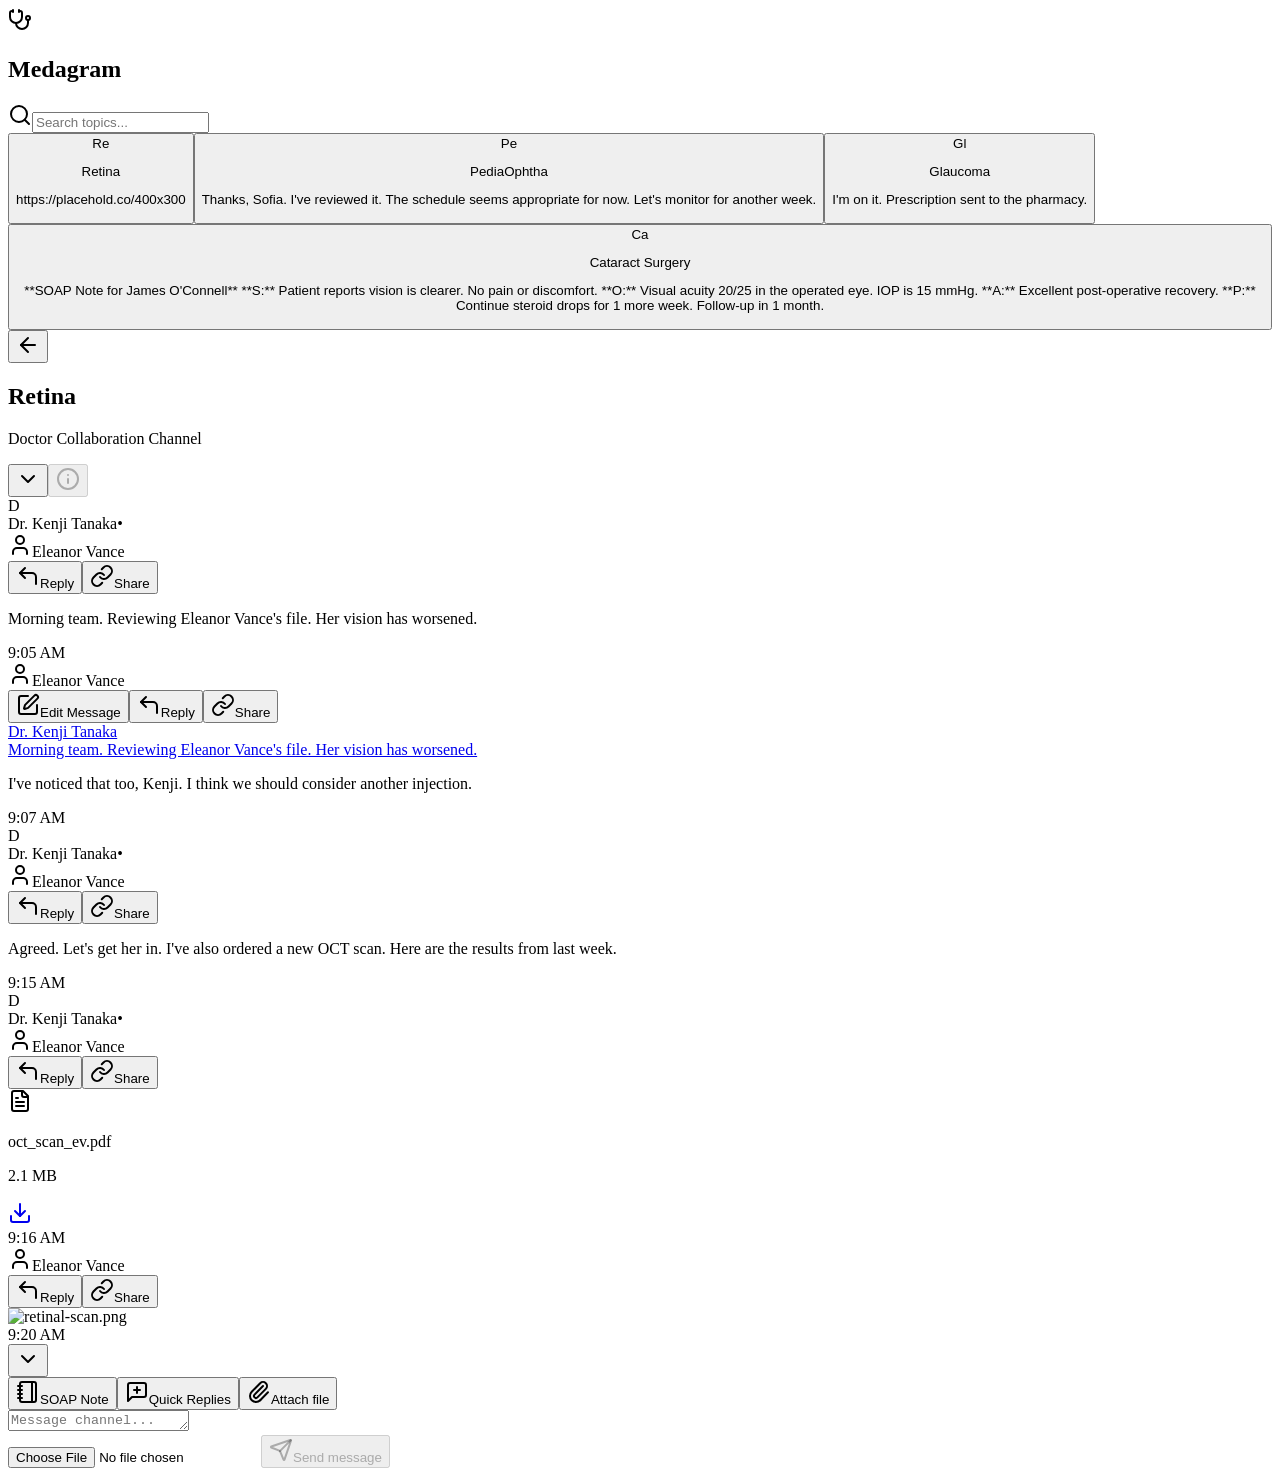
==== index.html @ ae52bf6f "deploy: 06dd66ee1afc226739bcc22c932aeebcfd64f1a6" ====
<!DOCTYPE html><html lang="en"><head><meta charSet="utf-8"/><meta name="viewport" content="width=device-width, initial-scale=1"/><link rel="preload" as="image" href="https://placehold.co/400x300"/><link rel="stylesheet" href="/medagram/_next/static/css/7ca9db1138544e0c.css" data-precedence="next"/><link rel="preload" as="script" fetchPriority="low" href="/medagram/_next/static/chunks/webpack-c35dbc04389b6cb4.js"/><script src="/medagram/_next/static/chunks/4bd1b696-4ad49f259c53d116.js" async=""></script><script src="/medagram/_next/static/chunks/684-a75df80ff698a9aa.js" async=""></script><script src="/medagram/_next/static/chunks/main-app-685af4ec389c15d7.js" async=""></script><script src="/medagram/_next/static/chunks/965-74925056fc10da66.js" async=""></script><script src="/medagram/_next/static/chunks/app/layout-7fea9dfd9026b8be.js" async=""></script><script src="/medagram/_next/static/chunks/621-82aa03293108f733.js" async=""></script><script src="/medagram/_next/static/chunks/app/page-16e692bea87054d5.js" async=""></script><link rel="preconnect" href="https://fonts.googleapis.com"/><link rel="preconnect" href="https://fonts.gstatic.com" crossorigin="anonymous"/><link href="https://fonts.googleapis.com/css2?family=PT+Sans:wght@400;700&amp;display=swap" rel="stylesheet"/><title>Medagram</title><meta name="description" content="Streamlined communication for medical professionals."/><link rel="icon" href="/medagram/favicon.ico" type="image/x-icon" sizes="16x16"/><script>document.querySelectorAll('body link[rel="icon"], body link[rel="apple-touch-icon"]').forEach(el => document.head.appendChild(el))</script><script src="/medagram/_next/static/chunks/polyfills-42372ed130431b0a.js" noModule=""></script></head><body class="font-body antialiased"><div hidden=""><!--$--><!--/$--></div><div class="flex h-screen w-full bg-background overflow-hidden"><aside class="w-full h-full md:w-80 md:flex md:flex-col md:flex-shrink-0 border-r"><div class="flex flex-col w-full bg-card h-full"><div class="p-4 border-b"><div class="flex items-center gap-3 mb-4"><svg xmlns="http://www.w3.org/2000/svg" width="24" height="24" viewBox="0 0 24 24" fill="none" stroke="currentColor" stroke-width="2" stroke-linecap="round" stroke-linejoin="round" class="lucide lucide-stethoscope h-8 w-8 text-primary"><path d="M11 2v2"></path><path d="M5 2v2"></path><path d="M5 3H4a2 2 0 0 0-2 2v4a6 6 0 0 0 12 0V5a2 2 0 0 0-2-2h-1"></path><path d="M8 15a6 6 0 0 0 12 0v-3"></path><circle cx="20" cy="10" r="2"></circle></svg><h1 class="text-2xl font-bold font-headline text-foreground">Medagram</h1></div><div class="relative"><svg xmlns="http://www.w3.org/2000/svg" width="24" height="24" viewBox="0 0 24 24" fill="none" stroke="currentColor" stroke-width="2" stroke-linecap="round" stroke-linejoin="round" class="lucide lucide-search absolute left-3 top-1/2 -translate-y-1/2 h-4 w-4 text-muted-foreground"><circle cx="11" cy="11" r="8"></circle><path d="m21 21-4.3-4.3"></path></svg><input class="flex h-10 w-full rounded-md border border-input bg-background px-3 py-2 text-base ring-offset-background file:border-0 file:bg-transparent file:text-sm file:font-medium file:text-foreground placeholder:text-muted-foreground focus-visible:outline-none focus-visible:ring-2 focus-visible:ring-ring focus-visible:ring-offset-2 disabled:cursor-not-allowed disabled:opacity-50 md:text-sm pl-9" placeholder="Search topics..." value=""/></div></div><div dir="ltr" class="relative overflow-hidden flex-1" style="position:relative;--radix-scroll-area-corner-width:0px;--radix-scroll-area-corner-height:0px"><style>[data-radix-scroll-area-viewport]{scrollbar-width:none;-ms-overflow-style:none;-webkit-overflow-scrolling:touch;}[data-radix-scroll-area-viewport]::-webkit-scrollbar{display:none}</style><div data-radix-scroll-area-viewport="" class="h-full w-full rounded-[inherit]" style="overflow-x:hidden;overflow-y:hidden"><div style="min-width:100%;display:table"><div class="p-2 space-y-1"><button class="w-full flex items-center gap-3 p-3 rounded-lg text-left transition-colors bg-secondary"><span class="relative flex h-10 w-10 shrink-0 overflow-hidden rounded-full"><span class="flex h-full w-full items-center justify-center rounded-full bg-muted">Re</span></span><div class="flex-1"><p class="font-semibold text-foreground">Retina</p><p class="text-sm text-muted-foreground truncate">https://placehold.co/400x300</p></div></button><button class="w-full flex items-center gap-3 p-3 rounded-lg text-left transition-colors hover:bg-muted"><span class="relative flex h-10 w-10 shrink-0 overflow-hidden rounded-full"><span class="flex h-full w-full items-center justify-center rounded-full bg-muted">Pe</span></span><div class="flex-1"><p class="font-semibold text-foreground">PediaOphtha</p><p class="text-sm text-muted-foreground truncate">Thanks, Sofia. I&#x27;ve reviewed it. The schedule seems appropriate for now. Let&#x27;s monitor for another week.</p></div></button><button class="w-full flex items-center gap-3 p-3 rounded-lg text-left transition-colors hover:bg-muted"><span class="relative flex h-10 w-10 shrink-0 overflow-hidden rounded-full"><span class="flex h-full w-full items-center justify-center rounded-full bg-muted">Gl</span></span><div class="flex-1"><p class="font-semibold text-foreground">Glaucoma</p><p class="text-sm text-muted-foreground truncate">I&#x27;m on it. Prescription sent to the pharmacy.</p></div></button><button class="w-full flex items-center gap-3 p-3 rounded-lg text-left transition-colors hover:bg-muted"><span class="relative flex h-10 w-10 shrink-0 overflow-hidden rounded-full"><span class="flex h-full w-full items-center justify-center rounded-full bg-muted">Ca</span></span><div class="flex-1"><p class="font-semibold text-foreground">Cataract Surgery</p><p class="text-sm text-muted-foreground truncate">**SOAP Note for James O&#x27;Connell**

**S:** Patient reports vision is clearer. No pain or discomfort.

**O:** Visual acuity 20/25 in the operated eye. IOP is 15 mmHg.

**A:** Excellent post-operative recovery.

**P:** Continue steroid drops for 1 more week. Follow-up in 1 month.</p></div></button></div></div></div></div></div></aside><main class="flex-1 flex-col h-full hidden md:flex"><div class="flex flex-1 h-full"><div class="flex flex-col flex-1 h-full bg-background"><div class="flex items-center justify-between p-4 border-b bg-card gap-4"><div class="flex items-center gap-3 flex-shrink-0"><button class="inline-flex items-center justify-center gap-2 whitespace-nowrap rounded-md text-sm font-medium ring-offset-background transition-colors focus-visible:outline-none focus-visible:ring-2 focus-visible:ring-ring focus-visible:ring-offset-2 disabled:pointer-events-none disabled:opacity-50 [&amp;_svg]:pointer-events-none [&amp;_svg]:size-4 [&amp;_svg]:shrink-0 hover:bg-accent hover:text-accent-foreground h-10 w-10 md:hidden" aria-label="Back to chat list"><svg xmlns="http://www.w3.org/2000/svg" width="24" height="24" viewBox="0 0 24 24" fill="none" stroke="currentColor" stroke-width="2" stroke-linecap="round" stroke-linejoin="round" class="lucide lucide-arrow-left h-5 w-5"><path d="m12 19-7-7 7-7"></path><path d="M19 12H5"></path></svg></button><div><h2 class="text-lg font-semibold text-foreground">Retina</h2><p class="text-sm text-muted-foreground">Doctor Collaboration Channel</p></div></div><div class="flex items-center gap-2"><button type="button" role="combobox" aria-controls="radix-«Rcj7db»" aria-expanded="false" aria-autocomplete="none" dir="ltr" data-state="closed" class="flex h-10 items-center justify-between rounded-md border border-input px-3 py-2 text-sm ring-offset-background placeholder:text-muted-foreground focus:outline-none focus:ring-2 focus:ring-ring focus:ring-offset-2 disabled:cursor-not-allowed disabled:opacity-50 [&amp;&gt;span]:line-clamp-1 w-[180px] md:w-[220px] bg-card"><span style="pointer-events:none"></span><svg xmlns="http://www.w3.org/2000/svg" width="24" height="24" viewBox="0 0 24 24" fill="none" stroke="currentColor" stroke-width="2" stroke-linecap="round" stroke-linejoin="round" class="lucide lucide-chevron-down h-4 w-4 opacity-50" aria-hidden="true"><path d="m6 9 6 6 6-6"></path></svg></button><select aria-hidden="true" tabindex="-1" style="position:absolute;border:0;width:1px;height:1px;padding:0;margin:-1px;overflow:hidden;clip:rect(0, 0, 0, 0);white-space:nowrap;word-wrap:normal"></select><button class="inline-flex items-center justify-center gap-2 whitespace-nowrap rounded-md text-sm font-medium ring-offset-background transition-colors focus-visible:outline-none focus-visible:ring-2 focus-visible:ring-ring focus-visible:ring-offset-2 disabled:pointer-events-none disabled:opacity-50 [&amp;_svg]:pointer-events-none [&amp;_svg]:size-4 [&amp;_svg]:shrink-0 hover:bg-accent hover:text-accent-foreground h-10 w-10" aria-label="Show patient information" disabled=""><svg xmlns="http://www.w3.org/2000/svg" width="24" height="24" viewBox="0 0 24 24" fill="none" stroke="currentColor" stroke-width="2" stroke-linecap="round" stroke-linejoin="round" class="lucide lucide-info h-5 w-5"><circle cx="12" cy="12" r="10"></circle><path d="M12 16v-4"></path><path d="M12 8h.01"></path></svg></button></div></div><div class="flex-1 overflow-y-auto"><div dir="ltr" class="relative overflow-hidden h-full" style="position:relative;--radix-scroll-area-corner-width:0px;--radix-scroll-area-corner-height:0px"><style>[data-radix-scroll-area-viewport]{scrollbar-width:none;-ms-overflow-style:none;-webkit-overflow-scrolling:touch;}[data-radix-scroll-area-viewport]::-webkit-scrollbar{display:none}</style><div data-radix-scroll-area-viewport="" class="h-full w-full rounded-[inherit]" style="overflow-x:hidden;overflow-y:hidden"><div style="min-width:100%;display:table"><div class="space-y-6 p-4"><div id="message-1" class="group flex items-start gap-2 w-full justify-start"><div class="flex items-start gap-2"><span class="relative flex shrink-0 overflow-hidden rounded-full h-8 w-8"><span class="flex h-full w-full items-center justify-center rounded-full bg-muted">D</span></span><div class="flex flex-col gap-1 items-start"><div class="flex items-center gap-2 text-xs text-muted-foreground px-1"><span>Dr. Kenji Tanaka</span><span>•</span><div class="flex items-center gap-1 cursor-default" data-state="closed"><svg xmlns="http://www.w3.org/2000/svg" width="24" height="24" viewBox="0 0 24 24" fill="none" stroke="currentColor" stroke-width="2" stroke-linecap="round" stroke-linejoin="round" class="lucide lucide-user h-3 w-3"><path d="M19 21v-2a4 4 0 0 0-4-4H9a4 4 0 0 0-4 4v2"></path><circle cx="12" cy="7" r="4"></circle></svg><span>Eleanor Vance</span></div><div class="flex items-center gap-0.5 opacity-100 md:group-hover:opacity-100 transition-opacity"><button class="inline-flex items-center justify-center gap-2 whitespace-nowrap text-sm font-medium ring-offset-background transition-colors focus-visible:outline-none focus-visible:ring-2 focus-visible:ring-ring focus-visible:ring-offset-2 disabled:pointer-events-none disabled:opacity-50 [&amp;_svg]:pointer-events-none [&amp;_svg]:size-4 [&amp;_svg]:shrink-0 hover:bg-accent hover:text-accent-foreground h-7 w-7 rounded-full"><svg xmlns="http://www.w3.org/2000/svg" width="24" height="24" viewBox="0 0 24 24" fill="none" stroke="currentColor" stroke-width="2" stroke-linecap="round" stroke-linejoin="round" class="lucide lucide-corner-up-left h-4 w-4"><polyline points="9 14 4 9 9 4"></polyline><path d="M20 20v-7a4 4 0 0 0-4-4H4"></path></svg><span class="sr-only">Reply</span></button><button class="inline-flex items-center justify-center gap-2 whitespace-nowrap text-sm font-medium ring-offset-background transition-colors focus-visible:outline-none focus-visible:ring-2 focus-visible:ring-ring focus-visible:ring-offset-2 disabled:pointer-events-none disabled:opacity-50 [&amp;_svg]:pointer-events-none [&amp;_svg]:size-4 [&amp;_svg]:shrink-0 hover:bg-accent hover:text-accent-foreground h-7 w-7 rounded-full"><svg xmlns="http://www.w3.org/2000/svg" width="24" height="24" viewBox="0 0 24 24" fill="none" stroke="currentColor" stroke-width="2" stroke-linecap="round" stroke-linejoin="round" class="lucide lucide-link h-4 w-4"><path d="M10 13a5 5 0 0 0 7.54.54l3-3a5 5 0 0 0-7.07-7.07l-1.72 1.71"></path><path d="M14 11a5 5 0 0 0-7.54-.54l-3 3a5 5 0 0 0 7.07 7.07l1.71-1.71"></path></svg><span class="sr-only">Share</span></button></div></div><div class="relative rounded-2xl p-3 max-w-md md:max-w-lg break-words rounded-bl-none bg-card text-card-foreground shadow-sm"><div class="prose prose-sm text-current max-w-none"><p node="[object Object]" class="my-1">Morning team. Reviewing Eleanor Vance&#x27;s file. Her vision has worsened.</p></div></div><div class="flex items-center gap-2 text-xs text-muted-foreground px-1"><span>9:05 AM</span></div></div></div></div><div id="message-2" class="group flex items-start gap-2 w-full justify-end"><div class="flex items-start gap-2 flex-row-reverse"><div class="flex flex-col gap-1 items-end"><div class="flex items-center gap-2 text-xs text-muted-foreground px-1"><div class="flex items-center gap-1 cursor-default" data-state="closed"><svg xmlns="http://www.w3.org/2000/svg" width="24" height="24" viewBox="0 0 24 24" fill="none" stroke="currentColor" stroke-width="2" stroke-linecap="round" stroke-linejoin="round" class="lucide lucide-user h-3 w-3"><path d="M19 21v-2a4 4 0 0 0-4-4H9a4 4 0 0 0-4 4v2"></path><circle cx="12" cy="7" r="4"></circle></svg><span>Eleanor Vance</span></div><div class="flex items-center gap-0.5 opacity-100 md:group-hover:opacity-100 transition-opacity"><button class="inline-flex items-center justify-center gap-2 whitespace-nowrap text-sm font-medium ring-offset-background transition-colors focus-visible:outline-none focus-visible:ring-2 focus-visible:ring-ring focus-visible:ring-offset-2 disabled:pointer-events-none disabled:opacity-50 [&amp;_svg]:pointer-events-none [&amp;_svg]:size-4 [&amp;_svg]:shrink-0 hover:bg-accent hover:text-accent-foreground h-7 w-7 rounded-full"><svg xmlns="http://www.w3.org/2000/svg" width="24" height="24" viewBox="0 0 24 24" fill="none" stroke="currentColor" stroke-width="2" stroke-linecap="round" stroke-linejoin="round" class="lucide lucide-square-pen h-4 w-4"><path d="M12 3H5a2 2 0 0 0-2 2v14a2 2 0 0 0 2 2h14a2 2 0 0 0 2-2v-7"></path><path d="M18.375 2.625a1 1 0 0 1 3 3l-9.013 9.014a2 2 0 0 1-.853.505l-2.873.84a.5.5 0 0 1-.62-.62l.84-2.873a2 2 0 0 1 .506-.852z"></path></svg><span class="sr-only">Edit Message</span></button><button class="inline-flex items-center justify-center gap-2 whitespace-nowrap text-sm font-medium ring-offset-background transition-colors focus-visible:outline-none focus-visible:ring-2 focus-visible:ring-ring focus-visible:ring-offset-2 disabled:pointer-events-none disabled:opacity-50 [&amp;_svg]:pointer-events-none [&amp;_svg]:size-4 [&amp;_svg]:shrink-0 hover:bg-accent hover:text-accent-foreground h-7 w-7 rounded-full"><svg xmlns="http://www.w3.org/2000/svg" width="24" height="24" viewBox="0 0 24 24" fill="none" stroke="currentColor" stroke-width="2" stroke-linecap="round" stroke-linejoin="round" class="lucide lucide-corner-up-left h-4 w-4"><polyline points="9 14 4 9 9 4"></polyline><path d="M20 20v-7a4 4 0 0 0-4-4H4"></path></svg><span class="sr-only">Reply</span></button><button class="inline-flex items-center justify-center gap-2 whitespace-nowrap text-sm font-medium ring-offset-background transition-colors focus-visible:outline-none focus-visible:ring-2 focus-visible:ring-ring focus-visible:ring-offset-2 disabled:pointer-events-none disabled:opacity-50 [&amp;_svg]:pointer-events-none [&amp;_svg]:size-4 [&amp;_svg]:shrink-0 hover:bg-accent hover:text-accent-foreground h-7 w-7 rounded-full"><svg xmlns="http://www.w3.org/2000/svg" width="24" height="24" viewBox="0 0 24 24" fill="none" stroke="currentColor" stroke-width="2" stroke-linecap="round" stroke-linejoin="round" class="lucide lucide-link h-4 w-4"><path d="M10 13a5 5 0 0 0 7.54.54l3-3a5 5 0 0 0-7.07-7.07l-1.72 1.71"></path><path d="M14 11a5 5 0 0 0-7.54-.54l-3 3a5 5 0 0 0 7.07 7.07l1.71-1.71"></path></svg><span class="sr-only">Share</span></button></div></div><div class="relative rounded-2xl p-3 max-w-md md:max-w-lg break-words rounded-br-none bg-primary text-primary-foreground"><a href="#message-1" class="block p-2 mb-2 rounded-lg bg-black/10 hover:bg-black/20 text-sm"><div class="font-semibold">Dr. Kenji Tanaka</div><div class="truncate opacity-80">Morning team. Reviewing Eleanor Vance&#x27;s file. Her vision has worsened.</div></a><div class="prose prose-sm text-current max-w-none"><p node="[object Object]" class="my-1">I&#x27;ve noticed that too, Kenji. I think we should consider another injection.</p></div></div><div class="flex items-center gap-2 text-xs text-muted-foreground px-1"><span>9:07 AM</span></div></div></div></div><div id="message-3" class="group flex items-start gap-2 w-full justify-start"><div class="flex items-start gap-2"><span class="relative flex shrink-0 overflow-hidden rounded-full h-8 w-8"><span class="flex h-full w-full items-center justify-center rounded-full bg-muted">D</span></span><div class="flex flex-col gap-1 items-start"><div class="flex items-center gap-2 text-xs text-muted-foreground px-1"><span>Dr. Kenji Tanaka</span><span>•</span><div class="flex items-center gap-1 cursor-default" data-state="closed"><svg xmlns="http://www.w3.org/2000/svg" width="24" height="24" viewBox="0 0 24 24" fill="none" stroke="currentColor" stroke-width="2" stroke-linecap="round" stroke-linejoin="round" class="lucide lucide-user h-3 w-3"><path d="M19 21v-2a4 4 0 0 0-4-4H9a4 4 0 0 0-4 4v2"></path><circle cx="12" cy="7" r="4"></circle></svg><span>Eleanor Vance</span></div><div class="flex items-center gap-0.5 opacity-100 md:group-hover:opacity-100 transition-opacity"><button class="inline-flex items-center justify-center gap-2 whitespace-nowrap text-sm font-medium ring-offset-background transition-colors focus-visible:outline-none focus-visible:ring-2 focus-visible:ring-ring focus-visible:ring-offset-2 disabled:pointer-events-none disabled:opacity-50 [&amp;_svg]:pointer-events-none [&amp;_svg]:size-4 [&amp;_svg]:shrink-0 hover:bg-accent hover:text-accent-foreground h-7 w-7 rounded-full"><svg xmlns="http://www.w3.org/2000/svg" width="24" height="24" viewBox="0 0 24 24" fill="none" stroke="currentColor" stroke-width="2" stroke-linecap="round" stroke-linejoin="round" class="lucide lucide-corner-up-left h-4 w-4"><polyline points="9 14 4 9 9 4"></polyline><path d="M20 20v-7a4 4 0 0 0-4-4H4"></path></svg><span class="sr-only">Reply</span></button><button class="inline-flex items-center justify-center gap-2 whitespace-nowrap text-sm font-medium ring-offset-background transition-colors focus-visible:outline-none focus-visible:ring-2 focus-visible:ring-ring focus-visible:ring-offset-2 disabled:pointer-events-none disabled:opacity-50 [&amp;_svg]:pointer-events-none [&amp;_svg]:size-4 [&amp;_svg]:shrink-0 hover:bg-accent hover:text-accent-foreground h-7 w-7 rounded-full"><svg xmlns="http://www.w3.org/2000/svg" width="24" height="24" viewBox="0 0 24 24" fill="none" stroke="currentColor" stroke-width="2" stroke-linecap="round" stroke-linejoin="round" class="lucide lucide-link h-4 w-4"><path d="M10 13a5 5 0 0 0 7.54.54l3-3a5 5 0 0 0-7.07-7.07l-1.72 1.71"></path><path d="M14 11a5 5 0 0 0-7.54-.54l-3 3a5 5 0 0 0 7.07 7.07l1.71-1.71"></path></svg><span class="sr-only">Share</span></button></div></div><div class="relative rounded-2xl p-3 max-w-md md:max-w-lg break-words rounded-bl-none bg-card text-card-foreground shadow-sm"><div class="prose prose-sm text-current max-w-none"><p node="[object Object]" class="my-1">Agreed. Let&#x27;s get her in. I&#x27;ve also ordered a new OCT scan. Here are the results from last week.</p></div></div><div class="flex items-center gap-2 text-xs text-muted-foreground px-1"><span>9:15 AM</span></div></div></div></div><div id="message-4" class="group flex items-start gap-2 w-full justify-start"><div class="flex items-start gap-2"><span class="relative flex shrink-0 overflow-hidden rounded-full h-8 w-8"><span class="flex h-full w-full items-center justify-center rounded-full bg-muted">D</span></span><div class="flex flex-col gap-1 items-start"><div class="flex items-center gap-2 text-xs text-muted-foreground px-1"><span>Dr. Kenji Tanaka</span><span>•</span><div class="flex items-center gap-1 cursor-default" data-state="closed"><svg xmlns="http://www.w3.org/2000/svg" width="24" height="24" viewBox="0 0 24 24" fill="none" stroke="currentColor" stroke-width="2" stroke-linecap="round" stroke-linejoin="round" class="lucide lucide-user h-3 w-3"><path d="M19 21v-2a4 4 0 0 0-4-4H9a4 4 0 0 0-4 4v2"></path><circle cx="12" cy="7" r="4"></circle></svg><span>Eleanor Vance</span></div><div class="flex items-center gap-0.5 opacity-100 md:group-hover:opacity-100 transition-opacity"><button class="inline-flex items-center justify-center gap-2 whitespace-nowrap text-sm font-medium ring-offset-background transition-colors focus-visible:outline-none focus-visible:ring-2 focus-visible:ring-ring focus-visible:ring-offset-2 disabled:pointer-events-none disabled:opacity-50 [&amp;_svg]:pointer-events-none [&amp;_svg]:size-4 [&amp;_svg]:shrink-0 hover:bg-accent hover:text-accent-foreground h-7 w-7 rounded-full"><svg xmlns="http://www.w3.org/2000/svg" width="24" height="24" viewBox="0 0 24 24" fill="none" stroke="currentColor" stroke-width="2" stroke-linecap="round" stroke-linejoin="round" class="lucide lucide-corner-up-left h-4 w-4"><polyline points="9 14 4 9 9 4"></polyline><path d="M20 20v-7a4 4 0 0 0-4-4H4"></path></svg><span class="sr-only">Reply</span></button><button class="inline-flex items-center justify-center gap-2 whitespace-nowrap text-sm font-medium ring-offset-background transition-colors focus-visible:outline-none focus-visible:ring-2 focus-visible:ring-ring focus-visible:ring-offset-2 disabled:pointer-events-none disabled:opacity-50 [&amp;_svg]:pointer-events-none [&amp;_svg]:size-4 [&amp;_svg]:shrink-0 hover:bg-accent hover:text-accent-foreground h-7 w-7 rounded-full"><svg xmlns="http://www.w3.org/2000/svg" width="24" height="24" viewBox="0 0 24 24" fill="none" stroke="currentColor" stroke-width="2" stroke-linecap="round" stroke-linejoin="round" class="lucide lucide-link h-4 w-4"><path d="M10 13a5 5 0 0 0 7.54.54l3-3a5 5 0 0 0-7.07-7.07l-1.72 1.71"></path><path d="M14 11a5 5 0 0 0-7.54-.54l-3 3a5 5 0 0 0 7.07 7.07l1.71-1.71"></path></svg><span class="sr-only">Share</span></button></div></div><div class="relative rounded-2xl max-w-md md:max-w-lg break-words rounded-bl-none text-card-foreground p-0 bg-transparent shadow-none"><div class="flex items-center gap-3 p-3 rounded-lg bg-background border max-w-xs"><svg xmlns="http://www.w3.org/2000/svg" width="24" height="24" viewBox="0 0 24 24" fill="none" stroke="currentColor" stroke-width="2" stroke-linecap="round" stroke-linejoin="round" class="lucide lucide-file-text h-8 w-8 text-red-500"><path d="M15 2H6a2 2 0 0 0-2 2v16a2 2 0 0 0 2 2h12a2 2 0 0 0 2-2V7Z"></path><path d="M14 2v4a2 2 0 0 0 2 2h4"></path><path d="M10 9H8"></path><path d="M16 13H8"></path><path d="M16 17H8"></path></svg><div class="flex-1 truncate"><p class="font-medium text-foreground truncate">oct_scan_ev.pdf</p><p class="text-sm text-muted-foreground">2.1 MB</p></div><a href="#" download="oct_scan_ev.pdf" class="inline-flex items-center justify-center gap-2 whitespace-nowrap rounded-md text-sm font-medium ring-offset-background transition-colors focus-visible:outline-none focus-visible:ring-2 focus-visible:ring-ring focus-visible:ring-offset-2 disabled:pointer-events-none disabled:opacity-50 [&amp;_svg]:pointer-events-none [&amp;_svg]:size-4 [&amp;_svg]:shrink-0 hover:bg-accent hover:text-accent-foreground h-10 w-10"><svg xmlns="http://www.w3.org/2000/svg" width="24" height="24" viewBox="0 0 24 24" fill="none" stroke="currentColor" stroke-width="2" stroke-linecap="round" stroke-linejoin="round" class="lucide lucide-download h-5 w-5"><path d="M21 15v4a2 2 0 0 1-2 2H5a2 2 0 0 1-2-2v-4"></path><polyline points="7 10 12 15 17 10"></polyline><line x1="12" x2="12" y1="15" y2="3"></line></svg></a></div></div><div class="flex items-center gap-2 text-xs text-muted-foreground px-1"><span>9:16 AM</span></div></div></div></div><div id="message-5" class="group flex items-start gap-2 w-full justify-end"><div class="flex items-start gap-2 flex-row-reverse"><div class="flex flex-col gap-1 items-end"><div class="flex items-center gap-2 text-xs text-muted-foreground px-1"><div class="flex items-center gap-1 cursor-default" data-state="closed"><svg xmlns="http://www.w3.org/2000/svg" width="24" height="24" viewBox="0 0 24 24" fill="none" stroke="currentColor" stroke-width="2" stroke-linecap="round" stroke-linejoin="round" class="lucide lucide-user h-3 w-3"><path d="M19 21v-2a4 4 0 0 0-4-4H9a4 4 0 0 0-4 4v2"></path><circle cx="12" cy="7" r="4"></circle></svg><span>Eleanor Vance</span></div><div class="flex items-center gap-0.5 opacity-100 md:group-hover:opacity-100 transition-opacity"><button class="inline-flex items-center justify-center gap-2 whitespace-nowrap text-sm font-medium ring-offset-background transition-colors focus-visible:outline-none focus-visible:ring-2 focus-visible:ring-ring focus-visible:ring-offset-2 disabled:pointer-events-none disabled:opacity-50 [&amp;_svg]:pointer-events-none [&amp;_svg]:size-4 [&amp;_svg]:shrink-0 hover:bg-accent hover:text-accent-foreground h-7 w-7 rounded-full"><svg xmlns="http://www.w3.org/2000/svg" width="24" height="24" viewBox="0 0 24 24" fill="none" stroke="currentColor" stroke-width="2" stroke-linecap="round" stroke-linejoin="round" class="lucide lucide-corner-up-left h-4 w-4"><polyline points="9 14 4 9 9 4"></polyline><path d="M20 20v-7a4 4 0 0 0-4-4H4"></path></svg><span class="sr-only">Reply</span></button><button class="inline-flex items-center justify-center gap-2 whitespace-nowrap text-sm font-medium ring-offset-background transition-colors focus-visible:outline-none focus-visible:ring-2 focus-visible:ring-ring focus-visible:ring-offset-2 disabled:pointer-events-none disabled:opacity-50 [&amp;_svg]:pointer-events-none [&amp;_svg]:size-4 [&amp;_svg]:shrink-0 hover:bg-accent hover:text-accent-foreground h-7 w-7 rounded-full"><svg xmlns="http://www.w3.org/2000/svg" width="24" height="24" viewBox="0 0 24 24" fill="none" stroke="currentColor" stroke-width="2" stroke-linecap="round" stroke-linejoin="round" class="lucide lucide-link h-4 w-4"><path d="M10 13a5 5 0 0 0 7.54.54l3-3a5 5 0 0 0-7.07-7.07l-1.72 1.71"></path><path d="M14 11a5 5 0 0 0-7.54-.54l-3 3a5 5 0 0 0 7.07 7.07l1.71-1.71"></path></svg><span class="sr-only">Share</span></button></div></div><div class="relative rounded-2xl max-w-md md:max-w-lg break-words rounded-br-none text-primary-foreground p-0 bg-transparent shadow-none"><img src="https://placehold.co/400x300" alt="retinal-scan.png" class="rounded-lg max-w-xs" data-ai-hint="medical x-ray"/></div><div class="flex items-center gap-2 text-xs text-muted-foreground px-1"><span>9:20 AM</span></div></div></div></div></div></div></div></div></div><div class="p-4 bg-background/80 backdrop-blur-sm border-t"><div class="flex flex-col gap-2"><div class="flex items-center gap-2 border-t pt-2"><button type="button" role="combobox" aria-controls="radix-«Rnj7db»" aria-expanded="false" aria-autocomplete="none" dir="ltr" data-state="closed" class="flex h-10 items-center justify-between rounded-md border border-input px-3 py-2 ring-offset-background placeholder:text-muted-foreground focus:outline-none focus:ring-2 focus:ring-ring focus:ring-offset-2 disabled:cursor-not-allowed disabled:opacity-50 [&amp;&gt;span]:line-clamp-1 w-auto max-w-[240px] flex-shrink-0 bg-background text-sm"><span style="pointer-events:none"></span><svg xmlns="http://www.w3.org/2000/svg" width="24" height="24" viewBox="0 0 24 24" fill="none" stroke="currentColor" stroke-width="2" stroke-linecap="round" stroke-linejoin="round" class="lucide lucide-chevron-down h-4 w-4 opacity-50" aria-hidden="true"><path d="m6 9 6 6 6-6"></path></svg></button><select aria-hidden="true" tabindex="-1" style="position:absolute;border:0;width:1px;height:1px;padding:0;margin:-1px;overflow:hidden;clip:rect(0, 0, 0, 0);white-space:nowrap;word-wrap:normal"></select><div class="flex-grow"></div><button class="inline-flex items-center justify-center gap-2 whitespace-nowrap rounded-md text-sm font-medium ring-offset-background transition-colors focus-visible:outline-none focus-visible:ring-2 focus-visible:ring-ring focus-visible:ring-offset-2 disabled:pointer-events-none disabled:opacity-50 [&amp;_svg]:pointer-events-none [&amp;_svg]:size-4 [&amp;_svg]:shrink-0 hover:bg-accent hover:text-accent-foreground h-10 w-10" data-state="closed"><svg xmlns="http://www.w3.org/2000/svg" width="24" height="24" viewBox="0 0 24 24" fill="none" stroke="currentColor" stroke-width="2" stroke-linecap="round" stroke-linejoin="round" class="lucide lucide-notebook h-5 w-5"><path d="M2 6h4"></path><path d="M2 10h4"></path><path d="M2 14h4"></path><path d="M2 18h4"></path><rect width="16" height="20" x="4" y="2" rx="2"></rect><path d="M16 2v20"></path></svg><span class="sr-only">SOAP Note</span></button><button class="inline-flex items-center justify-center gap-2 whitespace-nowrap rounded-md text-sm font-medium ring-offset-background transition-colors focus-visible:outline-none focus-visible:ring-2 focus-visible:ring-ring focus-visible:ring-offset-2 disabled:pointer-events-none disabled:opacity-50 [&amp;_svg]:pointer-events-none [&amp;_svg]:size-4 [&amp;_svg]:shrink-0 hover:bg-accent hover:text-accent-foreground h-10 w-10" type="button" aria-haspopup="dialog" aria-expanded="false" aria-controls="radix-«R27j7db»" data-state="closed"><svg xmlns="http://www.w3.org/2000/svg" width="24" height="24" viewBox="0 0 24 24" fill="none" stroke="currentColor" stroke-width="2" stroke-linecap="round" stroke-linejoin="round" class="lucide lucide-message-square-plus h-5 w-5"><path d="M21 15a2 2 0 0 1-2 2H7l-4 4V5a2 2 0 0 1 2-2h14a2 2 0 0 1 2 2z"></path><path d="M12 7v6"></path><path d="M9 10h6"></path></svg><span class="sr-only">Quick Replies</span></button><button class="inline-flex items-center justify-center gap-2 whitespace-nowrap rounded-md text-sm font-medium ring-offset-background transition-colors focus-visible:outline-none focus-visible:ring-2 focus-visible:ring-ring focus-visible:ring-offset-2 disabled:pointer-events-none disabled:opacity-50 [&amp;_svg]:pointer-events-none [&amp;_svg]:size-4 [&amp;_svg]:shrink-0 hover:bg-accent hover:text-accent-foreground h-10 w-10" data-state="closed"><svg xmlns="http://www.w3.org/2000/svg" width="24" height="24" viewBox="0 0 24 24" fill="none" stroke="currentColor" stroke-width="2" stroke-linecap="round" stroke-linejoin="round" class="lucide lucide-paperclip h-5 w-5"><path d="M13.234 20.252 21 12.3"></path><path d="m16 6-8.414 8.586a2 2 0 0 0 0 2.828 2 2 0 0 0 2.828 0l8.414-8.586a4 4 0 0 0 0-5.656 4 4 0 0 0-5.656 0l-8.415 8.585a6 6 0 1 0 8.486 8.486"></path></svg><span class="sr-only">Attach file</span></button></div><div class="flex items-end gap-2"><div class="relative flex-1"><textarea class="flex w-full border border-input bg-background px-3 py-2 ring-offset-background placeholder:text-muted-foreground focus-visible:outline-none focus-visible:ring-2 focus-visible:ring-ring focus-visible:ring-offset-2 disabled:cursor-not-allowed disabled:opacity-50 md:text-sm min-h-[48px] max-h-48 rounded-2xl text-base resize-none" placeholder="Message channel..." rows="1"></textarea></div><input type="file" class="hidden"/><button class="inline-flex items-center justify-center gap-2 whitespace-nowrap text-sm font-medium ring-offset-background transition-colors focus-visible:outline-none focus-visible:ring-2 focus-visible:ring-ring focus-visible:ring-offset-2 disabled:pointer-events-none disabled:opacity-50 [&amp;_svg]:pointer-events-none [&amp;_svg]:size-4 [&amp;_svg]:shrink-0 bg-primary text-primary-foreground hover:bg-primary/90 rounded-full h-12 w-12 shrink-0" disabled=""><svg xmlns="http://www.w3.org/2000/svg" width="24" height="24" viewBox="0 0 24 24" fill="none" stroke="currentColor" stroke-width="2" stroke-linecap="round" stroke-linejoin="round" class="lucide lucide-send h-6 w-6"><path d="M14.536 21.686a.5.5 0 0 0 .937-.024l6.5-19a.496.496 0 0 0-.635-.635l-19 6.5a.5.5 0 0 0-.024.937l7.93 3.18a2 2 0 0 1 1.112 1.11z"></path><path d="m21.854 2.147-10.94 10.939"></path></svg><span class="sr-only">Send message</span></button></div></div></div></div></div></main></div><!--$--><!--/$--><div role="region" aria-label="Notifications (F8)" tabindex="-1" style="pointer-events:none"><ol tabindex="-1" class="fixed top-0 right-0 z-[100] flex max-h-screen w-full flex-col-reverse p-4 sm:flex-col md:max-w-[420px]"></ol></div><script src="/medagram/_next/static/chunks/webpack-c35dbc04389b6cb4.js" async=""></script><script>(self.__next_f=self.__next_f||[]).push([0])</script><script>self.__next_f.push([1,"1:\"$Sreact.fragment\"\n2:I[7555,[],\"\"]\n3:I[1295,[],\"\"]\n4:I[9156,[\"965\",\"static/chunks/965-74925056fc10da66.js\",\"177\",\"static/chunks/app/layout-7fea9dfd9026b8be.js\"],\"Toaster\"]\n5:I[9724,[\"965\",\"static/chunks/965-74925056fc10da66.js\",\"621\",\"static/chunks/621-82aa03293108f733.js\",\"974\",\"static/chunks/app/page-16e692bea87054d5.js\"],\"default\"]\n6:I[9665,[],\"OutletBoundary\"]\n9:I[4911,[],\"AsyncMetadataOutlet\"]\nb:I[9665,[],\"ViewportBoundary\"]\nd:I[9665,[],\"MetadataBoundary\"]\nf:I[6614,[],\"\"]\n:HL[\"/medagram/_next/static/css/7ca9db1138544e0c.css\",\"style\"]\n"])</script><script>self.__next_f.push([1,"0:{\"P\":null,\"b\":\"CXOFCb7CGBhEN20XiE2aP\",\"p\":\"/medagram\",\"c\":[\"\",\"\"],\"i\":false,\"f\":[[[\"\",{\"children\":[\"__PAGE__\",{}]},\"$undefined\",\"$undefined\",true],[\"\",[\"$\",\"$1\",\"c\",{\"children\":[[[\"$\",\"link\",\"0\",{\"rel\":\"stylesheet\",\"href\":\"/medagram/_next/static/css/7ca9db1138544e0c.css\",\"precedence\":\"next\",\"crossOrigin\":\"$undefined\",\"nonce\":\"$undefined\"}]],[\"$\",\"html\",null,{\"lang\":\"en\",\"children\":[[\"$\",\"head\",null,{\"children\":[[\"$\",\"link\",null,{\"rel\":\"preconnect\",\"href\":\"https://fonts.googleapis.com\"}],[\"$\",\"link\",null,{\"rel\":\"preconnect\",\"href\":\"https://fonts.gstatic.com\",\"crossOrigin\":\"anonymous\"}],[\"$\",\"link\",null,{\"href\":\"https://fonts.googleapis.com/css2?family=PT+Sans:wght@400;700\u0026display=swap\",\"rel\":\"stylesheet\"}]]}],[\"$\",\"body\",null,{\"className\":\"font-body antialiased\",\"children\":[[\"$\",\"$L2\",null,{\"parallelRouterKey\":\"children\",\"error\":\"$undefined\",\"errorStyles\":\"$undefined\",\"errorScripts\":\"$undefined\",\"template\":[\"$\",\"$L3\",null,{}],\"templateStyles\":\"$undefined\",\"templateScripts\":\"$undefined\",\"notFound\":[[[\"$\",\"title\",null,{\"children\":\"404: This page could not be found.\"}],[\"$\",\"div\",null,{\"style\":{\"fontFamily\":\"system-ui,\\\"Segoe UI\\\",Roboto,Helvetica,Arial,sans-serif,\\\"Apple Color Emoji\\\",\\\"Segoe UI Emoji\\\"\",\"height\":\"100vh\",\"textAlign\":\"center\",\"display\":\"flex\",\"flexDirection\":\"column\",\"alignItems\":\"center\",\"justifyContent\":\"center\"},\"children\":[\"$\",\"div\",null,{\"children\":[[\"$\",\"style\",null,{\"dangerouslySetInnerHTML\":{\"__html\":\"body{color:#000;background:#fff;margin:0}.next-error-h1{border-right:1px solid rgba(0,0,0,.3)}@media (prefers-color-scheme:dark){body{color:#fff;background:#000}.next-error-h1{border-right:1px solid rgba(255,255,255,.3)}}\"}}],[\"$\",\"h1\",null,{\"className\":\"next-error-h1\",\"style\":{\"display\":\"inline-block\",\"margin\":\"0 20px 0 0\",\"padding\":\"0 23px 0 0\",\"fontSize\":24,\"fontWeight\":500,\"verticalAlign\":\"top\",\"lineHeight\":\"49px\"},\"children\":404}],[\"$\",\"div\",null,{\"style\":{\"display\":\"inline-block\"},\"children\":[\"$\",\"h2\",null,{\"style\":{\"fontSize\":14,\"fontWeight\":400,\"lineHeight\":\"49px\",\"margin\":0},\"children\":\"This page could not be found.\"}]}]]}]}]],[]],\"forbidden\":\"$undefined\",\"unauthorized\":\"$undefined\"}],[\"$\",\"$L4\",null,{}]]}]]}]]}],{\"children\":[\"__PAGE__\",[\"$\",\"$1\",\"c\",{\"children\":[[\"$\",\"$L5\",null,{}],null,[\"$\",\"$L6\",null,{\"children\":[\"$L7\",\"$L8\",[\"$\",\"$L9\",null,{\"promise\":\"$@a\"}]]}]]}],{},null,false]},null,false],[\"$\",\"$1\",\"h\",{\"children\":[null,[\"$\",\"$1\",\"0hFBYgDK0rBzJ-n37ISHIv\",{\"children\":[[\"$\",\"$Lb\",null,{\"children\":\"$Lc\"}],null]}],[\"$\",\"$Ld\",null,{\"children\":\"$Le\"}]]}],false]],\"m\":\"$undefined\",\"G\":[\"$f\",\"$undefined\"],\"s\":false,\"S\":true}\n"])</script><script>self.__next_f.push([1,"10:\"$Sreact.suspense\"\n11:I[4911,[],\"AsyncMetadata\"]\ne:[\"$\",\"div\",null,{\"hidden\":true,\"children\":[\"$\",\"$10\",null,{\"fallback\":null,\"children\":[\"$\",\"$L11\",null,{\"promise\":\"$@12\"}]}]}]\n8:null\n"])</script><script>self.__next_f.push([1,"c:[[\"$\",\"meta\",\"0\",{\"charSet\":\"utf-8\"}],[\"$\",\"meta\",\"1\",{\"name\":\"viewport\",\"content\":\"width=device-width, initial-scale=1\"}]]\n7:null\n"])</script><script>self.__next_f.push([1,"a:{\"metadata\":[[\"$\",\"title\",\"0\",{\"children\":\"Medagram\"}],[\"$\",\"meta\",\"1\",{\"name\":\"description\",\"content\":\"Streamlined communication for medical professionals.\"}],[\"$\",\"link\",\"2\",{\"rel\":\"icon\",\"href\":\"/medagram/favicon.ico\",\"type\":\"image/x-icon\",\"sizes\":\"16x16\"}]],\"error\":null,\"digest\":\"$undefined\"}\n12:{\"metadata\":\"$a:metadata\",\"error\":null,\"digest\":\"$undefined\"}\n"])</script></body></html>
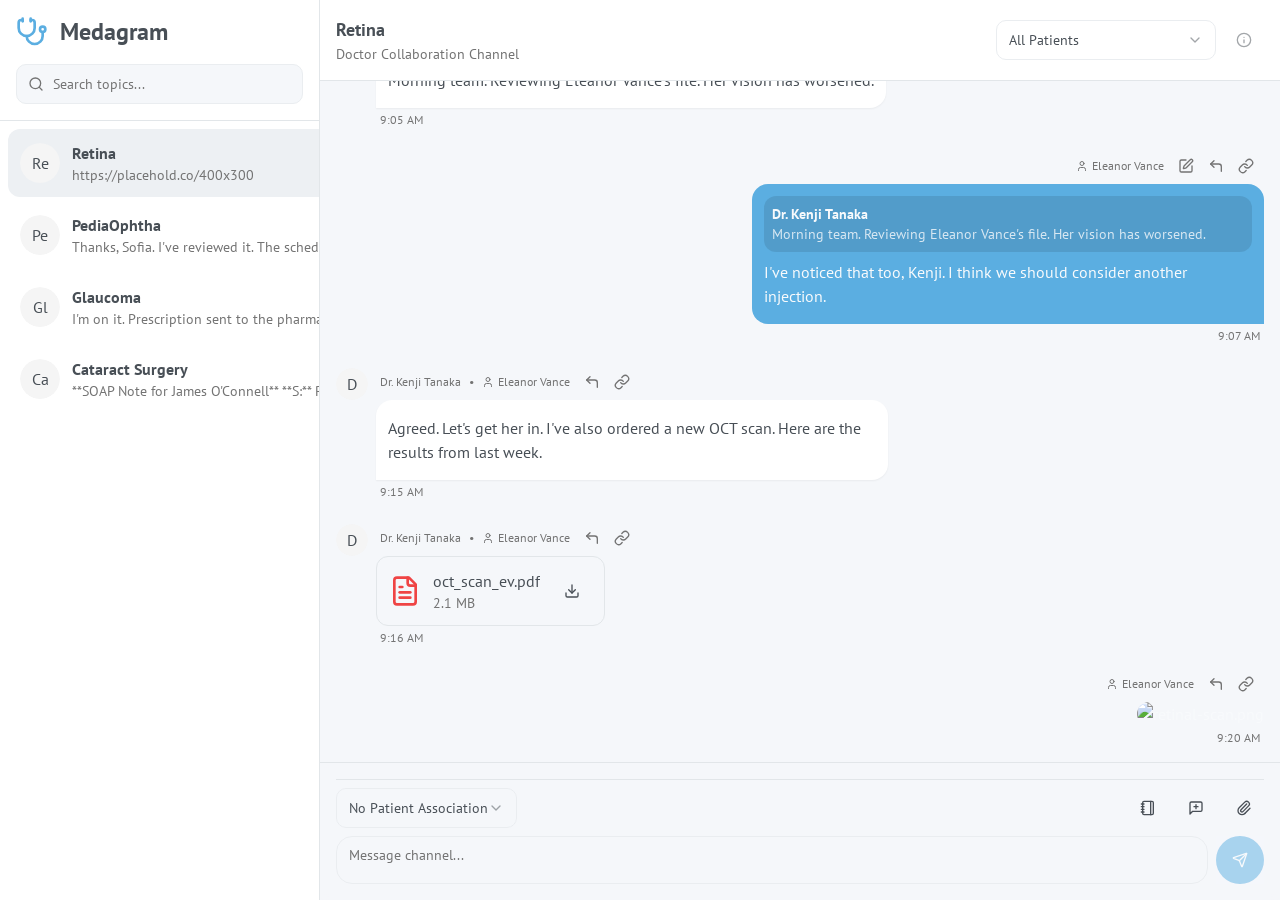
==== commit c6c4467c: "deploy: ec5baf715f5df69ef0fa83bb3d8a87a210846e93" ====
--- a/index.html
+++ b/index.html
@@ -1,4 +1,4 @@
-<!DOCTYPE html><html lang="en"><head><meta charSet="utf-8"/><meta name="viewport" content="width=device-width, initial-scale=1"/><link rel="preload" as="image" href="https://placehold.co/400x300"/><link rel="stylesheet" href="/medagram/_next/static/css/7ca9db1138544e0c.css" data-precedence="next"/><link rel="preload" as="script" fetchPriority="low" href="/medagram/_next/static/chunks/webpack-c35dbc04389b6cb4.js"/><script src="/medagram/_next/static/chunks/4bd1b696-4ad49f259c53d116.js" async=""></script><script src="/medagram/_next/static/chunks/684-a75df80ff698a9aa.js" async=""></script><script src="/medagram/_next/static/chunks/main-app-685af4ec389c15d7.js" async=""></script><script src="/medagram/_next/static/chunks/965-74925056fc10da66.js" async=""></script><script src="/medagram/_next/static/chunks/app/layout-7fea9dfd9026b8be.js" async=""></script><script src="/medagram/_next/static/chunks/621-82aa03293108f733.js" async=""></script><script src="/medagram/_next/static/chunks/app/page-16e692bea87054d5.js" async=""></script><link rel="preconnect" href="https://fonts.googleapis.com"/><link rel="preconnect" href="https://fonts.gstatic.com" crossorigin="anonymous"/><link href="https://fonts.googleapis.com/css2?family=PT+Sans:wght@400;700&amp;display=swap" rel="stylesheet"/><title>Medagram</title><meta name="description" content="Streamlined communication for medical professionals."/><link rel="icon" href="/medagram/favicon.ico" type="image/x-icon" sizes="16x16"/><script>document.querySelectorAll('body link[rel="icon"], body link[rel="apple-touch-icon"]').forEach(el => document.head.appendChild(el))</script><script src="/medagram/_next/static/chunks/polyfills-42372ed130431b0a.js" noModule=""></script></head><body class="font-body antialiased"><div hidden=""><!--$--><!--/$--></div><div class="flex h-screen w-full bg-background overflow-hidden"><aside class="w-full h-full md:w-80 md:flex md:flex-col md:flex-shrink-0 border-r"><div class="flex flex-col w-full bg-card h-full"><div class="p-4 border-b"><div class="flex items-center gap-3 mb-4"><svg xmlns="http://www.w3.org/2000/svg" width="24" height="24" viewBox="0 0 24 24" fill="none" stroke="currentColor" stroke-width="2" stroke-linecap="round" stroke-linejoin="round" class="lucide lucide-stethoscope h-8 w-8 text-primary"><path d="M11 2v2"></path><path d="M5 2v2"></path><path d="M5 3H4a2 2 0 0 0-2 2v4a6 6 0 0 0 12 0V5a2 2 0 0 0-2-2h-1"></path><path d="M8 15a6 6 0 0 0 12 0v-3"></path><circle cx="20" cy="10" r="2"></circle></svg><h1 class="text-2xl font-bold font-headline text-foreground">Medagram</h1></div><div class="relative"><svg xmlns="http://www.w3.org/2000/svg" width="24" height="24" viewBox="0 0 24 24" fill="none" stroke="currentColor" stroke-width="2" stroke-linecap="round" stroke-linejoin="round" class="lucide lucide-search absolute left-3 top-1/2 -translate-y-1/2 h-4 w-4 text-muted-foreground"><circle cx="11" cy="11" r="8"></circle><path d="m21 21-4.3-4.3"></path></svg><input class="flex h-10 w-full rounded-md border border-input bg-background px-3 py-2 text-base ring-offset-background file:border-0 file:bg-transparent file:text-sm file:font-medium file:text-foreground placeholder:text-muted-foreground focus-visible:outline-none focus-visible:ring-2 focus-visible:ring-ring focus-visible:ring-offset-2 disabled:cursor-not-allowed disabled:opacity-50 md:text-sm pl-9" placeholder="Search topics..." value=""/></div></div><div dir="ltr" class="relative overflow-hidden flex-1" style="position:relative;--radix-scroll-area-corner-width:0px;--radix-scroll-area-corner-height:0px"><style>[data-radix-scroll-area-viewport]{scrollbar-width:none;-ms-overflow-style:none;-webkit-overflow-scrolling:touch;}[data-radix-scroll-area-viewport]::-webkit-scrollbar{display:none}</style><div data-radix-scroll-area-viewport="" class="h-full w-full rounded-[inherit]" style="overflow-x:hidden;overflow-y:hidden"><div style="min-width:100%;display:table"><div class="p-2 space-y-1"><button class="w-full flex items-center gap-3 p-3 rounded-lg text-left transition-colors bg-secondary"><span class="relative flex h-10 w-10 shrink-0 overflow-hidden rounded-full"><span class="flex h-full w-full items-center justify-center rounded-full bg-muted">Re</span></span><div class="flex-1"><p class="font-semibold text-foreground">Retina</p><p class="text-sm text-muted-foreground truncate">https://placehold.co/400x300</p></div></button><button class="w-full flex items-center gap-3 p-3 rounded-lg text-left transition-colors hover:bg-muted"><span class="relative flex h-10 w-10 shrink-0 overflow-hidden rounded-full"><span class="flex h-full w-full items-center justify-center rounded-full bg-muted">Pe</span></span><div class="flex-1"><p class="font-semibold text-foreground">PediaOphtha</p><p class="text-sm text-muted-foreground truncate">Thanks, Sofia. I&#x27;ve reviewed it. The schedule seems appropriate for now. Let&#x27;s monitor for another week.</p></div></button><button class="w-full flex items-center gap-3 p-3 rounded-lg text-left transition-colors hover:bg-muted"><span class="relative flex h-10 w-10 shrink-0 overflow-hidden rounded-full"><span class="flex h-full w-full items-center justify-center rounded-full bg-muted">Gl</span></span><div class="flex-1"><p class="font-semibold text-foreground">Glaucoma</p><p class="text-sm text-muted-foreground truncate">I&#x27;m on it. Prescription sent to the pharmacy.</p></div></button><button class="w-full flex items-center gap-3 p-3 rounded-lg text-left transition-colors hover:bg-muted"><span class="relative flex h-10 w-10 shrink-0 overflow-hidden rounded-full"><span class="flex h-full w-full items-center justify-center rounded-full bg-muted">Ca</span></span><div class="flex-1"><p class="font-semibold text-foreground">Cataract Surgery</p><p class="text-sm text-muted-foreground truncate">**SOAP Note for James O&#x27;Connell**
+<!DOCTYPE html><html lang="en"><head><meta charSet="utf-8"/><meta name="viewport" content="width=device-width, initial-scale=1"/><link rel="preload" as="image" href="https://placehold.co/400x300"/><link rel="stylesheet" href="/_next/static/css/7ca9db1138544e0c.css" data-precedence="next"/><link rel="preload" as="script" fetchPriority="low" href="/_next/static/chunks/webpack-5eb2fbd4562ad04b.js"/><script src="/_next/static/chunks/4bd1b696-4ad49f259c53d116.js" async=""></script><script src="/_next/static/chunks/684-8156c1d986307c7c.js" async=""></script><script src="/_next/static/chunks/main-app-685af4ec389c15d7.js" async=""></script><script src="/_next/static/chunks/965-74925056fc10da66.js" async=""></script><script src="/_next/static/chunks/app/layout-7fea9dfd9026b8be.js" async=""></script><script src="/_next/static/chunks/621-82aa03293108f733.js" async=""></script><script src="/_next/static/chunks/app/page-16e692bea87054d5.js" async=""></script><link rel="preconnect" href="https://fonts.googleapis.com"/><link rel="preconnect" href="https://fonts.gstatic.com" crossorigin="anonymous"/><link href="https://fonts.googleapis.com/css2?family=PT+Sans:wght@400;700&amp;display=swap" rel="stylesheet"/><title>Medagram</title><meta name="description" content="Streamlined communication for medical professionals."/><link rel="icon" href="/favicon.ico" type="image/x-icon" sizes="16x16"/><script>document.querySelectorAll('body link[rel="icon"], body link[rel="apple-touch-icon"]').forEach(el => document.head.appendChild(el))</script><script src="/_next/static/chunks/polyfills-42372ed130431b0a.js" noModule=""></script></head><body class="font-body antialiased"><div hidden=""><!--$--><!--/$--></div><div class="flex h-screen w-full bg-background overflow-hidden"><aside class="w-full h-full md:w-80 md:flex md:flex-col md:flex-shrink-0 border-r"><div class="flex flex-col w-full bg-card h-full"><div class="p-4 border-b"><div class="flex items-center gap-3 mb-4"><svg xmlns="http://www.w3.org/2000/svg" width="24" height="24" viewBox="0 0 24 24" fill="none" stroke="currentColor" stroke-width="2" stroke-linecap="round" stroke-linejoin="round" class="lucide lucide-stethoscope h-8 w-8 text-primary"><path d="M11 2v2"></path><path d="M5 2v2"></path><path d="M5 3H4a2 2 0 0 0-2 2v4a6 6 0 0 0 12 0V5a2 2 0 0 0-2-2h-1"></path><path d="M8 15a6 6 0 0 0 12 0v-3"></path><circle cx="20" cy="10" r="2"></circle></svg><h1 class="text-2xl font-bold font-headline text-foreground">Medagram</h1></div><div class="relative"><svg xmlns="http://www.w3.org/2000/svg" width="24" height="24" viewBox="0 0 24 24" fill="none" stroke="currentColor" stroke-width="2" stroke-linecap="round" stroke-linejoin="round" class="lucide lucide-search absolute left-3 top-1/2 -translate-y-1/2 h-4 w-4 text-muted-foreground"><circle cx="11" cy="11" r="8"></circle><path d="m21 21-4.3-4.3"></path></svg><input class="flex h-10 w-full rounded-md border border-input bg-background px-3 py-2 text-base ring-offset-background file:border-0 file:bg-transparent file:text-sm file:font-medium file:text-foreground placeholder:text-muted-foreground focus-visible:outline-none focus-visible:ring-2 focus-visible:ring-ring focus-visible:ring-offset-2 disabled:cursor-not-allowed disabled:opacity-50 md:text-sm pl-9" placeholder="Search topics..." value=""/></div></div><div dir="ltr" class="relative overflow-hidden flex-1" style="position:relative;--radix-scroll-area-corner-width:0px;--radix-scroll-area-corner-height:0px"><style>[data-radix-scroll-area-viewport]{scrollbar-width:none;-ms-overflow-style:none;-webkit-overflow-scrolling:touch;}[data-radix-scroll-area-viewport]::-webkit-scrollbar{display:none}</style><div data-radix-scroll-area-viewport="" class="h-full w-full rounded-[inherit]" style="overflow-x:hidden;overflow-y:hidden"><div style="min-width:100%;display:table"><div class="p-2 space-y-1"><button class="w-full flex items-center gap-3 p-3 rounded-lg text-left transition-colors bg-secondary"><span class="relative flex h-10 w-10 shrink-0 overflow-hidden rounded-full"><span class="flex h-full w-full items-center justify-center rounded-full bg-muted">Re</span></span><div class="flex-1"><p class="font-semibold text-foreground">Retina</p><p class="text-sm text-muted-foreground truncate">https://placehold.co/400x300</p></div></button><button class="w-full flex items-center gap-3 p-3 rounded-lg text-left transition-colors hover:bg-muted"><span class="relative flex h-10 w-10 shrink-0 overflow-hidden rounded-full"><span class="flex h-full w-full items-center justify-center rounded-full bg-muted">Pe</span></span><div class="flex-1"><p class="font-semibold text-foreground">PediaOphtha</p><p class="text-sm text-muted-foreground truncate">Thanks, Sofia. I&#x27;ve reviewed it. The schedule seems appropriate for now. Let&#x27;s monitor for another week.</p></div></button><button class="w-full flex items-center gap-3 p-3 rounded-lg text-left transition-colors hover:bg-muted"><span class="relative flex h-10 w-10 shrink-0 overflow-hidden rounded-full"><span class="flex h-full w-full items-center justify-center rounded-full bg-muted">Gl</span></span><div class="flex-1"><p class="font-semibold text-foreground">Glaucoma</p><p class="text-sm text-muted-foreground truncate">I&#x27;m on it. Prescription sent to the pharmacy.</p></div></button><button class="w-full flex items-center gap-3 p-3 rounded-lg text-left transition-colors hover:bg-muted"><span class="relative flex h-10 w-10 shrink-0 overflow-hidden rounded-full"><span class="flex h-full w-full items-center justify-center rounded-full bg-muted">Ca</span></span><div class="flex-1"><p class="font-semibold text-foreground">Cataract Surgery</p><p class="text-sm text-muted-foreground truncate">**SOAP Note for James O&#x27;Connell**
 
 **S:** Patient reports vision is clearer. No pain or discomfort.
 
@@ -6,4 +6,4 @@
 
 **A:** Excellent post-operative recovery.
 
-**P:** Continue steroid drops for 1 more week. Follow-up in 1 month.</p></div></button></div></div></div></div></div></aside><main class="flex-1 flex-col h-full hidden md:flex"><div class="flex flex-1 h-full"><div class="flex flex-col flex-1 h-full bg-background"><div class="flex items-center justify-between p-4 border-b bg-card gap-4"><div class="flex items-center gap-3 flex-shrink-0"><button class="inline-flex items-center justify-center gap-2 whitespace-nowrap rounded-md text-sm font-medium ring-offset-background transition-colors focus-visible:outline-none focus-visible:ring-2 focus-visible:ring-ring focus-visible:ring-offset-2 disabled:pointer-events-none disabled:opacity-50 [&amp;_svg]:pointer-events-none [&amp;_svg]:size-4 [&amp;_svg]:shrink-0 hover:bg-accent hover:text-accent-foreground h-10 w-10 md:hidden" aria-label="Back to chat list"><svg xmlns="http://www.w3.org/2000/svg" width="24" height="24" viewBox="0 0 24 24" fill="none" stroke="currentColor" stroke-width="2" stroke-linecap="round" stroke-linejoin="round" class="lucide lucide-arrow-left h-5 w-5"><path d="m12 19-7-7 7-7"></path><path d="M19 12H5"></path></svg></button><div><h2 class="text-lg font-semibold text-foreground">Retina</h2><p class="text-sm text-muted-foreground">Doctor Collaboration Channel</p></div></div><div class="flex items-center gap-2"><button type="button" role="combobox" aria-controls="radix-«Rcj7db»" aria-expanded="false" aria-autocomplete="none" dir="ltr" data-state="closed" class="flex h-10 items-center justify-between rounded-md border border-input px-3 py-2 text-sm ring-offset-background placeholder:text-muted-foreground focus:outline-none focus:ring-2 focus:ring-ring focus:ring-offset-2 disabled:cursor-not-allowed disabled:opacity-50 [&amp;&gt;span]:line-clamp-1 w-[180px] md:w-[220px] bg-card"><span style="pointer-events:none"></span><svg xmlns="http://www.w3.org/2000/svg" width="24" height="24" viewBox="0 0 24 24" fill="none" stroke="currentColor" stroke-width="2" stroke-linecap="round" stroke-linejoin="round" class="lucide lucide-chevron-down h-4 w-4 opacity-50" aria-hidden="true"><path d="m6 9 6 6 6-6"></path></svg></button><select aria-hidden="true" tabindex="-1" style="position:absolute;border:0;width:1px;height:1px;padding:0;margin:-1px;overflow:hidden;clip:rect(0, 0, 0, 0);white-space:nowrap;word-wrap:normal"></select><button class="inline-flex items-center justify-center gap-2 whitespace-nowrap rounded-md text-sm font-medium ring-offset-background transition-colors focus-visible:outline-none focus-visible:ring-2 focus-visible:ring-ring focus-visible:ring-offset-2 disabled:pointer-events-none disabled:opacity-50 [&amp;_svg]:pointer-events-none [&amp;_svg]:size-4 [&amp;_svg]:shrink-0 hover:bg-accent hover:text-accent-foreground h-10 w-10" aria-label="Show patient information" disabled=""><svg xmlns="http://www.w3.org/2000/svg" width="24" height="24" viewBox="0 0 24 24" fill="none" stroke="currentColor" stroke-width="2" stroke-linecap="round" stroke-linejoin="round" class="lucide lucide-info h-5 w-5"><circle cx="12" cy="12" r="10"></circle><path d="M12 16v-4"></path><path d="M12 8h.01"></path></svg></button></div></div><div class="flex-1 overflow-y-auto"><div dir="ltr" class="relative overflow-hidden h-full" style="position:relative;--radix-scroll-area-corner-width:0px;--radix-scroll-area-corner-height:0px"><style>[data-radix-scroll-area-viewport]{scrollbar-width:none;-ms-overflow-style:none;-webkit-overflow-scrolling:touch;}[data-radix-scroll-area-viewport]::-webkit-scrollbar{display:none}</style><div data-radix-scroll-area-viewport="" class="h-full w-full rounded-[inherit]" style="overflow-x:hidden;overflow-y:hidden"><div style="min-width:100%;display:table"><div class="space-y-6 p-4"><div id="message-1" class="group flex items-start gap-2 w-full justify-start"><div class="flex items-start gap-2"><span class="relative flex shrink-0 overflow-hidden rounded-full h-8 w-8"><span class="flex h-full w-full items-center justify-center rounded-full bg-muted">D</span></span><div class="flex flex-col gap-1 items-start"><div class="flex items-center gap-2 text-xs text-muted-foreground px-1"><span>Dr. Kenji Tanaka</span><span>•</span><div class="flex items-center gap-1 cursor-default" data-state="closed"><svg xmlns="http://www.w3.org/2000/svg" width="24" height="24" viewBox="0 0 24 24" fill="none" stroke="currentColor" stroke-width="2" stroke-linecap="round" stroke-linejoin="round" class="lucide lucide-user h-3 w-3"><path d="M19 21v-2a4 4 0 0 0-4-4H9a4 4 0 0 0-4 4v2"></path><circle cx="12" cy="7" r="4"></circle></svg><span>Eleanor Vance</span></div><div class="flex items-center gap-0.5 opacity-100 md:group-hover:opacity-100 transition-opacity"><button class="inline-flex items-center justify-center gap-2 whitespace-nowrap text-sm font-medium ring-offset-background transition-colors focus-visible:outline-none focus-visible:ring-2 focus-visible:ring-ring focus-visible:ring-offset-2 disabled:pointer-events-none disabled:opacity-50 [&amp;_svg]:pointer-events-none [&amp;_svg]:size-4 [&amp;_svg]:shrink-0 hover:bg-accent hover:text-accent-foreground h-7 w-7 rounded-full"><svg xmlns="http://www.w3.org/2000/svg" width="24" height="24" viewBox="0 0 24 24" fill="none" stroke="currentColor" stroke-width="2" stroke-linecap="round" stroke-linejoin="round" class="lucide lucide-corner-up-left h-4 w-4"><polyline points="9 14 4 9 9 4"></polyline><path d="M20 20v-7a4 4 0 0 0-4-4H4"></path></svg><span class="sr-only">Reply</span></button><button class="inline-flex items-center justify-center gap-2 whitespace-nowrap text-sm font-medium ring-offset-background transition-colors focus-visible:outline-none focus-visible:ring-2 focus-visible:ring-ring focus-visible:ring-offset-2 disabled:pointer-events-none disabled:opacity-50 [&amp;_svg]:pointer-events-none [&amp;_svg]:size-4 [&amp;_svg]:shrink-0 hover:bg-accent hover:text-accent-foreground h-7 w-7 rounded-full"><svg xmlns="http://www.w3.org/2000/svg" width="24" height="24" viewBox="0 0 24 24" fill="none" stroke="currentColor" stroke-width="2" stroke-linecap="round" stroke-linejoin="round" class="lucide lucide-link h-4 w-4"><path d="M10 13a5 5 0 0 0 7.54.54l3-3a5 5 0 0 0-7.07-7.07l-1.72 1.71"></path><path d="M14 11a5 5 0 0 0-7.54-.54l-3 3a5 5 0 0 0 7.07 7.07l1.71-1.71"></path></svg><span class="sr-only">Share</span></button></div></div><div class="relative rounded-2xl p-3 max-w-md md:max-w-lg break-words rounded-bl-none bg-card text-card-foreground shadow-sm"><div class="prose prose-sm text-current max-w-none"><p node="[object Object]" class="my-1">Morning team. Reviewing Eleanor Vance&#x27;s file. Her vision has worsened.</p></div></div><div class="flex items-center gap-2 text-xs text-muted-foreground px-1"><span>9:05 AM</span></div></div></div></div><div id="message-2" class="group flex items-start gap-2 w-full justify-end"><div class="flex items-start gap-2 flex-row-reverse"><div class="flex flex-col gap-1 items-end"><div class="flex items-center gap-2 text-xs text-muted-foreground px-1"><div class="flex items-center gap-1 cursor-default" data-state="closed"><svg xmlns="http://www.w3.org/2000/svg" width="24" height="24" viewBox="0 0 24 24" fill="none" stroke="currentColor" stroke-width="2" stroke-linecap="round" stroke-linejoin="round" class="lucide lucide-user h-3 w-3"><path d="M19 21v-2a4 4 0 0 0-4-4H9a4 4 0 0 0-4 4v2"></path><circle cx="12" cy="7" r="4"></circle></svg><span>Eleanor Vance</span></div><div class="flex items-center gap-0.5 opacity-100 md:group-hover:opacity-100 transition-opacity"><button class="inline-flex items-center justify-center gap-2 whitespace-nowrap text-sm font-medium ring-offset-background transition-colors focus-visible:outline-none focus-visible:ring-2 focus-visible:ring-ring focus-visible:ring-offset-2 disabled:pointer-events-none disabled:opacity-50 [&amp;_svg]:pointer-events-none [&amp;_svg]:size-4 [&amp;_svg]:shrink-0 hover:bg-accent hover:text-accent-foreground h-7 w-7 rounded-full"><svg xmlns="http://www.w3.org/2000/svg" width="24" height="24" viewBox="0 0 24 24" fill="none" stroke="currentColor" stroke-width="2" stroke-linecap="round" stroke-linejoin="round" class="lucide lucide-square-pen h-4 w-4"><path d="M12 3H5a2 2 0 0 0-2 2v14a2 2 0 0 0 2 2h14a2 2 0 0 0 2-2v-7"></path><path d="M18.375 2.625a1 1 0 0 1 3 3l-9.013 9.014a2 2 0 0 1-.853.505l-2.873.84a.5.5 0 0 1-.62-.62l.84-2.873a2 2 0 0 1 .506-.852z"></path></svg><span class="sr-only">Edit Message</span></button><button class="inline-flex items-center justify-center gap-2 whitespace-nowrap text-sm font-medium ring-offset-background transition-colors focus-visible:outline-none focus-visible:ring-2 focus-visible:ring-ring focus-visible:ring-offset-2 disabled:pointer-events-none disabled:opacity-50 [&amp;_svg]:pointer-events-none [&amp;_svg]:size-4 [&amp;_svg]:shrink-0 hover:bg-accent hover:text-accent-foreground h-7 w-7 rounded-full"><svg xmlns="http://www.w3.org/2000/svg" width="24" height="24" viewBox="0 0 24 24" fill="none" stroke="currentColor" stroke-width="2" stroke-linecap="round" stroke-linejoin="round" class="lucide lucide-corner-up-left h-4 w-4"><polyline points="9 14 4 9 9 4"></polyline><path d="M20 20v-7a4 4 0 0 0-4-4H4"></path></svg><span class="sr-only">Reply</span></button><button class="inline-flex items-center justify-center gap-2 whitespace-nowrap text-sm font-medium ring-offset-background transition-colors focus-visible:outline-none focus-visible:ring-2 focus-visible:ring-ring focus-visible:ring-offset-2 disabled:pointer-events-none disabled:opacity-50 [&amp;_svg]:pointer-events-none [&amp;_svg]:size-4 [&amp;_svg]:shrink-0 hover:bg-accent hover:text-accent-foreground h-7 w-7 rounded-full"><svg xmlns="http://www.w3.org/2000/svg" width="24" height="24" viewBox="0 0 24 24" fill="none" stroke="currentColor" stroke-width="2" stroke-linecap="round" stroke-linejoin="round" class="lucide lucide-link h-4 w-4"><path d="M10 13a5 5 0 0 0 7.54.54l3-3a5 5 0 0 0-7.07-7.07l-1.72 1.71"></path><path d="M14 11a5 5 0 0 0-7.54-.54l-3 3a5 5 0 0 0 7.07 7.07l1.71-1.71"></path></svg><span class="sr-only">Share</span></button></div></div><div class="relative rounded-2xl p-3 max-w-md md:max-w-lg break-words rounded-br-none bg-primary text-primary-foreground"><a href="#message-1" class="block p-2 mb-2 rounded-lg bg-black/10 hover:bg-black/20 text-sm"><div class="font-semibold">Dr. Kenji Tanaka</div><div class="truncate opacity-80">Morning team. Reviewing Eleanor Vance&#x27;s file. Her vision has worsened.</div></a><div class="prose prose-sm text-current max-w-none"><p node="[object Object]" class="my-1">I&#x27;ve noticed that too, Kenji. I think we should consider another injection.</p></div></div><div class="flex items-center gap-2 text-xs text-muted-foreground px-1"><span>9:07 AM</span></div></div></div></div><div id="message-3" class="group flex items-start gap-2 w-full justify-start"><div class="flex items-start gap-2"><span class="relative flex shrink-0 overflow-hidden rounded-full h-8 w-8"><span class="flex h-full w-full items-center justify-center rounded-full bg-muted">D</span></span><div class="flex flex-col gap-1 items-start"><div class="flex items-center gap-2 text-xs text-muted-foreground px-1"><span>Dr. Kenji Tanaka</span><span>•</span><div class="flex items-center gap-1 cursor-default" data-state="closed"><svg xmlns="http://www.w3.org/2000/svg" width="24" height="24" viewBox="0 0 24 24" fill="none" stroke="currentColor" stroke-width="2" stroke-linecap="round" stroke-linejoin="round" class="lucide lucide-user h-3 w-3"><path d="M19 21v-2a4 4 0 0 0-4-4H9a4 4 0 0 0-4 4v2"></path><circle cx="12" cy="7" r="4"></circle></svg><span>Eleanor Vance</span></div><div class="flex items-center gap-0.5 opacity-100 md:group-hover:opacity-100 transition-opacity"><button class="inline-flex items-center justify-center gap-2 whitespace-nowrap text-sm font-medium ring-offset-background transition-colors focus-visible:outline-none focus-visible:ring-2 focus-visible:ring-ring focus-visible:ring-offset-2 disabled:pointer-events-none disabled:opacity-50 [&amp;_svg]:pointer-events-none [&amp;_svg]:size-4 [&amp;_svg]:shrink-0 hover:bg-accent hover:text-accent-foreground h-7 w-7 rounded-full"><svg xmlns="http://www.w3.org/2000/svg" width="24" height="24" viewBox="0 0 24 24" fill="none" stroke="currentColor" stroke-width="2" stroke-linecap="round" stroke-linejoin="round" class="lucide lucide-corner-up-left h-4 w-4"><polyline points="9 14 4 9 9 4"></polyline><path d="M20 20v-7a4 4 0 0 0-4-4H4"></path></svg><span class="sr-only">Reply</span></button><button class="inline-flex items-center justify-center gap-2 whitespace-nowrap text-sm font-medium ring-offset-background transition-colors focus-visible:outline-none focus-visible:ring-2 focus-visible:ring-ring focus-visible:ring-offset-2 disabled:pointer-events-none disabled:opacity-50 [&amp;_svg]:pointer-events-none [&amp;_svg]:size-4 [&amp;_svg]:shrink-0 hover:bg-accent hover:text-accent-foreground h-7 w-7 rounded-full"><svg xmlns="http://www.w3.org/2000/svg" width="24" height="24" viewBox="0 0 24 24" fill="none" stroke="currentColor" stroke-width="2" stroke-linecap="round" stroke-linejoin="round" class="lucide lucide-link h-4 w-4"><path d="M10 13a5 5 0 0 0 7.54.54l3-3a5 5 0 0 0-7.07-7.07l-1.72 1.71"></path><path d="M14 11a5 5 0 0 0-7.54-.54l-3 3a5 5 0 0 0 7.07 7.07l1.71-1.71"></path></svg><span class="sr-only">Share</span></button></div></div><div class="relative rounded-2xl p-3 max-w-md md:max-w-lg break-words rounded-bl-none bg-card text-card-foreground shadow-sm"><div class="prose prose-sm text-current max-w-none"><p node="[object Object]" class="my-1">Agreed. Let&#x27;s get her in. I&#x27;ve also ordered a new OCT scan. Here are the results from last week.</p></div></div><div class="flex items-center gap-2 text-xs text-muted-foreground px-1"><span>9:15 AM</span></div></div></div></div><div id="message-4" class="group flex items-start gap-2 w-full justify-start"><div class="flex items-start gap-2"><span class="relative flex shrink-0 overflow-hidden rounded-full h-8 w-8"><span class="flex h-full w-full items-center justify-center rounded-full bg-muted">D</span></span><div class="flex flex-col gap-1 items-start"><div class="flex items-center gap-2 text-xs text-muted-foreground px-1"><span>Dr. Kenji Tanaka</span><span>•</span><div class="flex items-center gap-1 cursor-default" data-state="closed"><svg xmlns="http://www.w3.org/2000/svg" width="24" height="24" viewBox="0 0 24 24" fill="none" stroke="currentColor" stroke-width="2" stroke-linecap="round" stroke-linejoin="round" class="lucide lucide-user h-3 w-3"><path d="M19 21v-2a4 4 0 0 0-4-4H9a4 4 0 0 0-4 4v2"></path><circle cx="12" cy="7" r="4"></circle></svg><span>Eleanor Vance</span></div><div class="flex items-center gap-0.5 opacity-100 md:group-hover:opacity-100 transition-opacity"><button class="inline-flex items-center justify-center gap-2 whitespace-nowrap text-sm font-medium ring-offset-background transition-colors focus-visible:outline-none focus-visible:ring-2 focus-visible:ring-ring focus-visible:ring-offset-2 disabled:pointer-events-none disabled:opacity-50 [&amp;_svg]:pointer-events-none [&amp;_svg]:size-4 [&amp;_svg]:shrink-0 hover:bg-accent hover:text-accent-foreground h-7 w-7 rounded-full"><svg xmlns="http://www.w3.org/2000/svg" width="24" height="24" viewBox="0 0 24 24" fill="none" stroke="currentColor" stroke-width="2" stroke-linecap="round" stroke-linejoin="round" class="lucide lucide-corner-up-left h-4 w-4"><polyline points="9 14 4 9 9 4"></polyline><path d="M20 20v-7a4 4 0 0 0-4-4H4"></path></svg><span class="sr-only">Reply</span></button><button class="inline-flex items-center justify-center gap-2 whitespace-nowrap text-sm font-medium ring-offset-background transition-colors focus-visible:outline-none focus-visible:ring-2 focus-visible:ring-ring focus-visible:ring-offset-2 disabled:pointer-events-none disabled:opacity-50 [&amp;_svg]:pointer-events-none [&amp;_svg]:size-4 [&amp;_svg]:shrink-0 hover:bg-accent hover:text-accent-foreground h-7 w-7 rounded-full"><svg xmlns="http://www.w3.org/2000/svg" width="24" height="24" viewBox="0 0 24 24" fill="none" stroke="currentColor" stroke-width="2" stroke-linecap="round" stroke-linejoin="round" class="lucide lucide-link h-4 w-4"><path d="M10 13a5 5 0 0 0 7.54.54l3-3a5 5 0 0 0-7.07-7.07l-1.72 1.71"></path><path d="M14 11a5 5 0 0 0-7.54-.54l-3 3a5 5 0 0 0 7.07 7.07l1.71-1.71"></path></svg><span class="sr-only">Share</span></button></div></div><div class="relative rounded-2xl max-w-md md:max-w-lg break-words rounded-bl-none text-card-foreground p-0 bg-transparent shadow-none"><div class="flex items-center gap-3 p-3 rounded-lg bg-background border max-w-xs"><svg xmlns="http://www.w3.org/2000/svg" width="24" height="24" viewBox="0 0 24 24" fill="none" stroke="currentColor" stroke-width="2" stroke-linecap="round" stroke-linejoin="round" class="lucide lucide-file-text h-8 w-8 text-red-500"><path d="M15 2H6a2 2 0 0 0-2 2v16a2 2 0 0 0 2 2h12a2 2 0 0 0 2-2V7Z"></path><path d="M14 2v4a2 2 0 0 0 2 2h4"></path><path d="M10 9H8"></path><path d="M16 13H8"></path><path d="M16 17H8"></path></svg><div class="flex-1 truncate"><p class="font-medium text-foreground truncate">oct_scan_ev.pdf</p><p class="text-sm text-muted-foreground">2.1 MB</p></div><a href="#" download="oct_scan_ev.pdf" class="inline-flex items-center justify-center gap-2 whitespace-nowrap rounded-md text-sm font-medium ring-offset-background transition-colors focus-visible:outline-none focus-visible:ring-2 focus-visible:ring-ring focus-visible:ring-offset-2 disabled:pointer-events-none disabled:opacity-50 [&amp;_svg]:pointer-events-none [&amp;_svg]:size-4 [&amp;_svg]:shrink-0 hover:bg-accent hover:text-accent-foreground h-10 w-10"><svg xmlns="http://www.w3.org/2000/svg" width="24" height="24" viewBox="0 0 24 24" fill="none" stroke="currentColor" stroke-width="2" stroke-linecap="round" stroke-linejoin="round" class="lucide lucide-download h-5 w-5"><path d="M21 15v4a2 2 0 0 1-2 2H5a2 2 0 0 1-2-2v-4"></path><polyline points="7 10 12 15 17 10"></polyline><line x1="12" x2="12" y1="15" y2="3"></line></svg></a></div></div><div class="flex items-center gap-2 text-xs text-muted-foreground px-1"><span>9:16 AM</span></div></div></div></div><div id="message-5" class="group flex items-start gap-2 w-full justify-end"><div class="flex items-start gap-2 flex-row-reverse"><div class="flex flex-col gap-1 items-end"><div class="flex items-center gap-2 text-xs text-muted-foreground px-1"><div class="flex items-center gap-1 cursor-default" data-state="closed"><svg xmlns="http://www.w3.org/2000/svg" width="24" height="24" viewBox="0 0 24 24" fill="none" stroke="currentColor" stroke-width="2" stroke-linecap="round" stroke-linejoin="round" class="lucide lucide-user h-3 w-3"><path d="M19 21v-2a4 4 0 0 0-4-4H9a4 4 0 0 0-4 4v2"></path><circle cx="12" cy="7" r="4"></circle></svg><span>Eleanor Vance</span></div><div class="flex items-center gap-0.5 opacity-100 md:group-hover:opacity-100 transition-opacity"><button class="inline-flex items-center justify-center gap-2 whitespace-nowrap text-sm font-medium ring-offset-background transition-colors focus-visible:outline-none focus-visible:ring-2 focus-visible:ring-ring focus-visible:ring-offset-2 disabled:pointer-events-none disabled:opacity-50 [&amp;_svg]:pointer-events-none [&amp;_svg]:size-4 [&amp;_svg]:shrink-0 hover:bg-accent hover:text-accent-foreground h-7 w-7 rounded-full"><svg xmlns="http://www.w3.org/2000/svg" width="24" height="24" viewBox="0 0 24 24" fill="none" stroke="currentColor" stroke-width="2" stroke-linecap="round" stroke-linejoin="round" class="lucide lucide-corner-up-left h-4 w-4"><polyline points="9 14 4 9 9 4"></polyline><path d="M20 20v-7a4 4 0 0 0-4-4H4"></path></svg><span class="sr-only">Reply</span></button><button class="inline-flex items-center justify-center gap-2 whitespace-nowrap text-sm font-medium ring-offset-background transition-colors focus-visible:outline-none focus-visible:ring-2 focus-visible:ring-ring focus-visible:ring-offset-2 disabled:pointer-events-none disabled:opacity-50 [&amp;_svg]:pointer-events-none [&amp;_svg]:size-4 [&amp;_svg]:shrink-0 hover:bg-accent hover:text-accent-foreground h-7 w-7 rounded-full"><svg xmlns="http://www.w3.org/2000/svg" width="24" height="24" viewBox="0 0 24 24" fill="none" stroke="currentColor" stroke-width="2" stroke-linecap="round" stroke-linejoin="round" class="lucide lucide-link h-4 w-4"><path d="M10 13a5 5 0 0 0 7.54.54l3-3a5 5 0 0 0-7.07-7.07l-1.72 1.71"></path><path d="M14 11a5 5 0 0 0-7.54-.54l-3 3a5 5 0 0 0 7.07 7.07l1.71-1.71"></path></svg><span class="sr-only">Share</span></button></div></div><div class="relative rounded-2xl max-w-md md:max-w-lg break-words rounded-br-none text-primary-foreground p-0 bg-transparent shadow-none"><img src="https://placehold.co/400x300" alt="retinal-scan.png" class="rounded-lg max-w-xs" data-ai-hint="medical x-ray"/></div><div class="flex items-center gap-2 text-xs text-muted-foreground px-1"><span>9:20 AM</span></div></div></div></div></div></div></div></div></div><div class="p-4 bg-background/80 backdrop-blur-sm border-t"><div class="flex flex-col gap-2"><div class="flex items-center gap-2 border-t pt-2"><button type="button" role="combobox" aria-controls="radix-«Rnj7db»" aria-expanded="false" aria-autocomplete="none" dir="ltr" data-state="closed" class="flex h-10 items-center justify-between rounded-md border border-input px-3 py-2 ring-offset-background placeholder:text-muted-foreground focus:outline-none focus:ring-2 focus:ring-ring focus:ring-offset-2 disabled:cursor-not-allowed disabled:opacity-50 [&amp;&gt;span]:line-clamp-1 w-auto max-w-[240px] flex-shrink-0 bg-background text-sm"><span style="pointer-events:none"></span><svg xmlns="http://www.w3.org/2000/svg" width="24" height="24" viewBox="0 0 24 24" fill="none" stroke="currentColor" stroke-width="2" stroke-linecap="round" stroke-linejoin="round" class="lucide lucide-chevron-down h-4 w-4 opacity-50" aria-hidden="true"><path d="m6 9 6 6 6-6"></path></svg></button><select aria-hidden="true" tabindex="-1" style="position:absolute;border:0;width:1px;height:1px;padding:0;margin:-1px;overflow:hidden;clip:rect(0, 0, 0, 0);white-space:nowrap;word-wrap:normal"></select><div class="flex-grow"></div><button class="inline-flex items-center justify-center gap-2 whitespace-nowrap rounded-md text-sm font-medium ring-offset-background transition-colors focus-visible:outline-none focus-visible:ring-2 focus-visible:ring-ring focus-visible:ring-offset-2 disabled:pointer-events-none disabled:opacity-50 [&amp;_svg]:pointer-events-none [&amp;_svg]:size-4 [&amp;_svg]:shrink-0 hover:bg-accent hover:text-accent-foreground h-10 w-10" data-state="closed"><svg xmlns="http://www.w3.org/2000/svg" width="24" height="24" viewBox="0 0 24 24" fill="none" stroke="currentColor" stroke-width="2" stroke-linecap="round" stroke-linejoin="round" class="lucide lucide-notebook h-5 w-5"><path d="M2 6h4"></path><path d="M2 10h4"></path><path d="M2 14h4"></path><path d="M2 18h4"></path><rect width="16" height="20" x="4" y="2" rx="2"></rect><path d="M16 2v20"></path></svg><span class="sr-only">SOAP Note</span></button><button class="inline-flex items-center justify-center gap-2 whitespace-nowrap rounded-md text-sm font-medium ring-offset-background transition-colors focus-visible:outline-none focus-visible:ring-2 focus-visible:ring-ring focus-visible:ring-offset-2 disabled:pointer-events-none disabled:opacity-50 [&amp;_svg]:pointer-events-none [&amp;_svg]:size-4 [&amp;_svg]:shrink-0 hover:bg-accent hover:text-accent-foreground h-10 w-10" type="button" aria-haspopup="dialog" aria-expanded="false" aria-controls="radix-«R27j7db»" data-state="closed"><svg xmlns="http://www.w3.org/2000/svg" width="24" height="24" viewBox="0 0 24 24" fill="none" stroke="currentColor" stroke-width="2" stroke-linecap="round" stroke-linejoin="round" class="lucide lucide-message-square-plus h-5 w-5"><path d="M21 15a2 2 0 0 1-2 2H7l-4 4V5a2 2 0 0 1 2-2h14a2 2 0 0 1 2 2z"></path><path d="M12 7v6"></path><path d="M9 10h6"></path></svg><span class="sr-only">Quick Replies</span></button><button class="inline-flex items-center justify-center gap-2 whitespace-nowrap rounded-md text-sm font-medium ring-offset-background transition-colors focus-visible:outline-none focus-visible:ring-2 focus-visible:ring-ring focus-visible:ring-offset-2 disabled:pointer-events-none disabled:opacity-50 [&amp;_svg]:pointer-events-none [&amp;_svg]:size-4 [&amp;_svg]:shrink-0 hover:bg-accent hover:text-accent-foreground h-10 w-10" data-state="closed"><svg xmlns="http://www.w3.org/2000/svg" width="24" height="24" viewBox="0 0 24 24" fill="none" stroke="currentColor" stroke-width="2" stroke-linecap="round" stroke-linejoin="round" class="lucide lucide-paperclip h-5 w-5"><path d="M13.234 20.252 21 12.3"></path><path d="m16 6-8.414 8.586a2 2 0 0 0 0 2.828 2 2 0 0 0 2.828 0l8.414-8.586a4 4 0 0 0 0-5.656 4 4 0 0 0-5.656 0l-8.415 8.585a6 6 0 1 0 8.486 8.486"></path></svg><span class="sr-only">Attach file</span></button></div><div class="flex items-end gap-2"><div class="relative flex-1"><textarea class="flex w-full border border-input bg-background px-3 py-2 ring-offset-background placeholder:text-muted-foreground focus-visible:outline-none focus-visible:ring-2 focus-visible:ring-ring focus-visible:ring-offset-2 disabled:cursor-not-allowed disabled:opacity-50 md:text-sm min-h-[48px] max-h-48 rounded-2xl text-base resize-none" placeholder="Message channel..." rows="1"></textarea></div><input type="file" class="hidden"/><button class="inline-flex items-center justify-center gap-2 whitespace-nowrap text-sm font-medium ring-offset-background transition-colors focus-visible:outline-none focus-visible:ring-2 focus-visible:ring-ring focus-visible:ring-offset-2 disabled:pointer-events-none disabled:opacity-50 [&amp;_svg]:pointer-events-none [&amp;_svg]:size-4 [&amp;_svg]:shrink-0 bg-primary text-primary-foreground hover:bg-primary/90 rounded-full h-12 w-12 shrink-0" disabled=""><svg xmlns="http://www.w3.org/2000/svg" width="24" height="24" viewBox="0 0 24 24" fill="none" stroke="currentColor" stroke-width="2" stroke-linecap="round" stroke-linejoin="round" class="lucide lucide-send h-6 w-6"><path d="M14.536 21.686a.5.5 0 0 0 .937-.024l6.5-19a.496.496 0 0 0-.635-.635l-19 6.5a.5.5 0 0 0-.024.937l7.93 3.18a2 2 0 0 1 1.112 1.11z"></path><path d="m21.854 2.147-10.94 10.939"></path></svg><span class="sr-only">Send message</span></button></div></div></div></div></div></main></div><!--$--><!--/$--><div role="region" aria-label="Notifications (F8)" tabindex="-1" style="pointer-events:none"><ol tabindex="-1" class="fixed top-0 right-0 z-[100] flex max-h-screen w-full flex-col-reverse p-4 sm:flex-col md:max-w-[420px]"></ol></div><script src="/medagram/_next/static/chunks/webpack-c35dbc04389b6cb4.js" async=""></script><script>(self.__next_f=self.__next_f||[]).push([0])</script><script>self.__next_f.push([1,"1:\"$Sreact.fragment\"\n2:I[7555,[],\"\"]\n3:I[1295,[],\"\"]\n4:I[9156,[\"965\",\"static/chunks/965-74925056fc10da66.js\",\"177\",\"static/chunks/app/layout-7fea9dfd9026b8be.js\"],\"Toaster\"]\n5:I[9724,[\"965\",\"static/chunks/965-74925056fc10da66.js\",\"621\",\"static/chunks/621-82aa03293108f733.js\",\"974\",\"static/chunks/app/page-16e692bea87054d5.js\"],\"default\"]\n6:I[9665,[],\"OutletBoundary\"]\n9:I[4911,[],\"AsyncMetadataOutlet\"]\nb:I[9665,[],\"ViewportBoundary\"]\nd:I[9665,[],\"MetadataBoundary\"]\nf:I[6614,[],\"\"]\n:HL[\"/medagram/_next/static/css/7ca9db1138544e0c.css\",\"style\"]\n"])</script><script>self.__next_f.push([1,"0:{\"P\":null,\"b\":\"CXOFCb7CGBhEN20XiE2aP\",\"p\":\"/medagram\",\"c\":[\"\",\"\"],\"i\":false,\"f\":[[[\"\",{\"children\":[\"__PAGE__\",{}]},\"$undefined\",\"$undefined\",true],[\"\",[\"$\",\"$1\",\"c\",{\"children\":[[[\"$\",\"link\",\"0\",{\"rel\":\"stylesheet\",\"href\":\"/medagram/_next/static/css/7ca9db1138544e0c.css\",\"precedence\":\"next\",\"crossOrigin\":\"$undefined\",\"nonce\":\"$undefined\"}]],[\"$\",\"html\",null,{\"lang\":\"en\",\"children\":[[\"$\",\"head\",null,{\"children\":[[\"$\",\"link\",null,{\"rel\":\"preconnect\",\"href\":\"https://fonts.googleapis.com\"}],[\"$\",\"link\",null,{\"rel\":\"preconnect\",\"href\":\"https://fonts.gstatic.com\",\"crossOrigin\":\"anonymous\"}],[\"$\",\"link\",null,{\"href\":\"https://fonts.googleapis.com/css2?family=PT+Sans:wght@400;700\u0026display=swap\",\"rel\":\"stylesheet\"}]]}],[\"$\",\"body\",null,{\"className\":\"font-body antialiased\",\"children\":[[\"$\",\"$L2\",null,{\"parallelRouterKey\":\"children\",\"error\":\"$undefined\",\"errorStyles\":\"$undefined\",\"errorScripts\":\"$undefined\",\"template\":[\"$\",\"$L3\",null,{}],\"templateStyles\":\"$undefined\",\"templateScripts\":\"$undefined\",\"notFound\":[[[\"$\",\"title\",null,{\"children\":\"404: This page could not be found.\"}],[\"$\",\"div\",null,{\"style\":{\"fontFamily\":\"system-ui,\\\"Segoe UI\\\",Roboto,Helvetica,Arial,sans-serif,\\\"Apple Color Emoji\\\",\\\"Segoe UI Emoji\\\"\",\"height\":\"100vh\",\"textAlign\":\"center\",\"display\":\"flex\",\"flexDirection\":\"column\",\"alignItems\":\"center\",\"justifyContent\":\"center\"},\"children\":[\"$\",\"div\",null,{\"children\":[[\"$\",\"style\",null,{\"dangerouslySetInnerHTML\":{\"__html\":\"body{color:#000;background:#fff;margin:0}.next-error-h1{border-right:1px solid rgba(0,0,0,.3)}@media (prefers-color-scheme:dark){body{color:#fff;background:#000}.next-error-h1{border-right:1px solid rgba(255,255,255,.3)}}\"}}],[\"$\",\"h1\",null,{\"className\":\"next-error-h1\",\"style\":{\"display\":\"inline-block\",\"margin\":\"0 20px 0 0\",\"padding\":\"0 23px 0 0\",\"fontSize\":24,\"fontWeight\":500,\"verticalAlign\":\"top\",\"lineHeight\":\"49px\"},\"children\":404}],[\"$\",\"div\",null,{\"style\":{\"display\":\"inline-block\"},\"children\":[\"$\",\"h2\",null,{\"style\":{\"fontSize\":14,\"fontWeight\":400,\"lineHeight\":\"49px\",\"margin\":0},\"children\":\"This page could not be found.\"}]}]]}]}]],[]],\"forbidden\":\"$undefined\",\"unauthorized\":\"$undefined\"}],[\"$\",\"$L4\",null,{}]]}]]}]]}],{\"children\":[\"__PAGE__\",[\"$\",\"$1\",\"c\",{\"children\":[[\"$\",\"$L5\",null,{}],null,[\"$\",\"$L6\",null,{\"children\":[\"$L7\",\"$L8\",[\"$\",\"$L9\",null,{\"promise\":\"$@a\"}]]}]]}],{},null,false]},null,false],[\"$\",\"$1\",\"h\",{\"children\":[null,[\"$\",\"$1\",\"0hFBYgDK0rBzJ-n37ISHIv\",{\"children\":[[\"$\",\"$Lb\",null,{\"children\":\"$Lc\"}],null]}],[\"$\",\"$Ld\",null,{\"children\":\"$Le\"}]]}],false]],\"m\":\"$undefined\",\"G\":[\"$f\",\"$undefined\"],\"s\":false,\"S\":true}\n"])</script><script>self.__next_f.push([1,"10:\"$Sreact.suspense\"\n11:I[4911,[],\"AsyncMetadata\"]\ne:[\"$\",\"div\",null,{\"hidden\":true,\"children\":[\"$\",\"$10\",null,{\"fallback\":null,\"children\":[\"$\",\"$L11\",null,{\"promise\":\"$@12\"}]}]}]\n8:null\n"])</script><script>self.__next_f.push([1,"c:[[\"$\",\"meta\",\"0\",{\"charSet\":\"utf-8\"}],[\"$\",\"meta\",\"1\",{\"name\":\"viewport\",\"content\":\"width=device-width, initial-scale=1\"}]]\n7:null\n"])</script><script>self.__next_f.push([1,"a:{\"metadata\":[[\"$\",\"title\",\"0\",{\"children\":\"Medagram\"}],[\"$\",\"meta\",\"1\",{\"name\":\"description\",\"content\":\"Streamlined communication for medical professionals.\"}],[\"$\",\"link\",\"2\",{\"rel\":\"icon\",\"href\":\"/medagram/favicon.ico\",\"type\":\"image/x-icon\",\"sizes\":\"16x16\"}]],\"error\":null,\"digest\":\"$undefined\"}\n12:{\"metadata\":\"$a:metadata\",\"error\":null,\"digest\":\"$undefined\"}\n"])</script></body></html>+**P:** Continue steroid drops for 1 more week. Follow-up in 1 month.</p></div></button></div></div></div></div></div></aside><main class="flex-1 flex-col h-full hidden md:flex"><div class="flex flex-1 h-full"><div class="flex flex-col flex-1 h-full bg-background"><div class="flex items-center justify-between p-4 border-b bg-card gap-4"><div class="flex items-center gap-3 flex-shrink-0"><button class="inline-flex items-center justify-center gap-2 whitespace-nowrap rounded-md text-sm font-medium ring-offset-background transition-colors focus-visible:outline-none focus-visible:ring-2 focus-visible:ring-ring focus-visible:ring-offset-2 disabled:pointer-events-none disabled:opacity-50 [&amp;_svg]:pointer-events-none [&amp;_svg]:size-4 [&amp;_svg]:shrink-0 hover:bg-accent hover:text-accent-foreground h-10 w-10 md:hidden" aria-label="Back to chat list"><svg xmlns="http://www.w3.org/2000/svg" width="24" height="24" viewBox="0 0 24 24" fill="none" stroke="currentColor" stroke-width="2" stroke-linecap="round" stroke-linejoin="round" class="lucide lucide-arrow-left h-5 w-5"><path d="m12 19-7-7 7-7"></path><path d="M19 12H5"></path></svg></button><div><h2 class="text-lg font-semibold text-foreground">Retina</h2><p class="text-sm text-muted-foreground">Doctor Collaboration Channel</p></div></div><div class="flex items-center gap-2"><button type="button" role="combobox" aria-controls="radix-«Rcj7db»" aria-expanded="false" aria-autocomplete="none" dir="ltr" data-state="closed" class="flex h-10 items-center justify-between rounded-md border border-input px-3 py-2 text-sm ring-offset-background placeholder:text-muted-foreground focus:outline-none focus:ring-2 focus:ring-ring focus:ring-offset-2 disabled:cursor-not-allowed disabled:opacity-50 [&amp;&gt;span]:line-clamp-1 w-[180px] md:w-[220px] bg-card"><span style="pointer-events:none"></span><svg xmlns="http://www.w3.org/2000/svg" width="24" height="24" viewBox="0 0 24 24" fill="none" stroke="currentColor" stroke-width="2" stroke-linecap="round" stroke-linejoin="round" class="lucide lucide-chevron-down h-4 w-4 opacity-50" aria-hidden="true"><path d="m6 9 6 6 6-6"></path></svg></button><select aria-hidden="true" tabindex="-1" style="position:absolute;border:0;width:1px;height:1px;padding:0;margin:-1px;overflow:hidden;clip:rect(0, 0, 0, 0);white-space:nowrap;word-wrap:normal"></select><button class="inline-flex items-center justify-center gap-2 whitespace-nowrap rounded-md text-sm font-medium ring-offset-background transition-colors focus-visible:outline-none focus-visible:ring-2 focus-visible:ring-ring focus-visible:ring-offset-2 disabled:pointer-events-none disabled:opacity-50 [&amp;_svg]:pointer-events-none [&amp;_svg]:size-4 [&amp;_svg]:shrink-0 hover:bg-accent hover:text-accent-foreground h-10 w-10" aria-label="Show patient information" disabled=""><svg xmlns="http://www.w3.org/2000/svg" width="24" height="24" viewBox="0 0 24 24" fill="none" stroke="currentColor" stroke-width="2" stroke-linecap="round" stroke-linejoin="round" class="lucide lucide-info h-5 w-5"><circle cx="12" cy="12" r="10"></circle><path d="M12 16v-4"></path><path d="M12 8h.01"></path></svg></button></div></div><div class="flex-1 overflow-y-auto"><div dir="ltr" class="relative overflow-hidden h-full" style="position:relative;--radix-scroll-area-corner-width:0px;--radix-scroll-area-corner-height:0px"><style>[data-radix-scroll-area-viewport]{scrollbar-width:none;-ms-overflow-style:none;-webkit-overflow-scrolling:touch;}[data-radix-scroll-area-viewport]::-webkit-scrollbar{display:none}</style><div data-radix-scroll-area-viewport="" class="h-full w-full rounded-[inherit]" style="overflow-x:hidden;overflow-y:hidden"><div style="min-width:100%;display:table"><div class="space-y-6 p-4"><div id="message-1" class="group flex items-start gap-2 w-full justify-start"><div class="flex items-start gap-2"><span class="relative flex shrink-0 overflow-hidden rounded-full h-8 w-8"><span class="flex h-full w-full items-center justify-center rounded-full bg-muted">D</span></span><div class="flex flex-col gap-1 items-start"><div class="flex items-center gap-2 text-xs text-muted-foreground px-1"><span>Dr. Kenji Tanaka</span><span>•</span><div class="flex items-center gap-1 cursor-default" data-state="closed"><svg xmlns="http://www.w3.org/2000/svg" width="24" height="24" viewBox="0 0 24 24" fill="none" stroke="currentColor" stroke-width="2" stroke-linecap="round" stroke-linejoin="round" class="lucide lucide-user h-3 w-3"><path d="M19 21v-2a4 4 0 0 0-4-4H9a4 4 0 0 0-4 4v2"></path><circle cx="12" cy="7" r="4"></circle></svg><span>Eleanor Vance</span></div><div class="flex items-center gap-0.5 opacity-100 md:group-hover:opacity-100 transition-opacity"><button class="inline-flex items-center justify-center gap-2 whitespace-nowrap text-sm font-medium ring-offset-background transition-colors focus-visible:outline-none focus-visible:ring-2 focus-visible:ring-ring focus-visible:ring-offset-2 disabled:pointer-events-none disabled:opacity-50 [&amp;_svg]:pointer-events-none [&amp;_svg]:size-4 [&amp;_svg]:shrink-0 hover:bg-accent hover:text-accent-foreground h-7 w-7 rounded-full"><svg xmlns="http://www.w3.org/2000/svg" width="24" height="24" viewBox="0 0 24 24" fill="none" stroke="currentColor" stroke-width="2" stroke-linecap="round" stroke-linejoin="round" class="lucide lucide-corner-up-left h-4 w-4"><polyline points="9 14 4 9 9 4"></polyline><path d="M20 20v-7a4 4 0 0 0-4-4H4"></path></svg><span class="sr-only">Reply</span></button><button class="inline-flex items-center justify-center gap-2 whitespace-nowrap text-sm font-medium ring-offset-background transition-colors focus-visible:outline-none focus-visible:ring-2 focus-visible:ring-ring focus-visible:ring-offset-2 disabled:pointer-events-none disabled:opacity-50 [&amp;_svg]:pointer-events-none [&amp;_svg]:size-4 [&amp;_svg]:shrink-0 hover:bg-accent hover:text-accent-foreground h-7 w-7 rounded-full"><svg xmlns="http://www.w3.org/2000/svg" width="24" height="24" viewBox="0 0 24 24" fill="none" stroke="currentColor" stroke-width="2" stroke-linecap="round" stroke-linejoin="round" class="lucide lucide-link h-4 w-4"><path d="M10 13a5 5 0 0 0 7.54.54l3-3a5 5 0 0 0-7.07-7.07l-1.72 1.71"></path><path d="M14 11a5 5 0 0 0-7.54-.54l-3 3a5 5 0 0 0 7.07 7.07l1.71-1.71"></path></svg><span class="sr-only">Share</span></button></div></div><div class="relative rounded-2xl p-3 max-w-md md:max-w-lg break-words rounded-bl-none bg-card text-card-foreground shadow-sm"><div class="prose prose-sm text-current max-w-none"><p node="[object Object]" class="my-1">Morning team. Reviewing Eleanor Vance&#x27;s file. Her vision has worsened.</p></div></div><div class="flex items-center gap-2 text-xs text-muted-foreground px-1"><span>9:05 AM</span></div></div></div></div><div id="message-2" class="group flex items-start gap-2 w-full justify-end"><div class="flex items-start gap-2 flex-row-reverse"><div class="flex flex-col gap-1 items-end"><div class="flex items-center gap-2 text-xs text-muted-foreground px-1"><div class="flex items-center gap-1 cursor-default" data-state="closed"><svg xmlns="http://www.w3.org/2000/svg" width="24" height="24" viewBox="0 0 24 24" fill="none" stroke="currentColor" stroke-width="2" stroke-linecap="round" stroke-linejoin="round" class="lucide lucide-user h-3 w-3"><path d="M19 21v-2a4 4 0 0 0-4-4H9a4 4 0 0 0-4 4v2"></path><circle cx="12" cy="7" r="4"></circle></svg><span>Eleanor Vance</span></div><div class="flex items-center gap-0.5 opacity-100 md:group-hover:opacity-100 transition-opacity"><button class="inline-flex items-center justify-center gap-2 whitespace-nowrap text-sm font-medium ring-offset-background transition-colors focus-visible:outline-none focus-visible:ring-2 focus-visible:ring-ring focus-visible:ring-offset-2 disabled:pointer-events-none disabled:opacity-50 [&amp;_svg]:pointer-events-none [&amp;_svg]:size-4 [&amp;_svg]:shrink-0 hover:bg-accent hover:text-accent-foreground h-7 w-7 rounded-full"><svg xmlns="http://www.w3.org/2000/svg" width="24" height="24" viewBox="0 0 24 24" fill="none" stroke="currentColor" stroke-width="2" stroke-linecap="round" stroke-linejoin="round" class="lucide lucide-square-pen h-4 w-4"><path d="M12 3H5a2 2 0 0 0-2 2v14a2 2 0 0 0 2 2h14a2 2 0 0 0 2-2v-7"></path><path d="M18.375 2.625a1 1 0 0 1 3 3l-9.013 9.014a2 2 0 0 1-.853.505l-2.873.84a.5.5 0 0 1-.62-.62l.84-2.873a2 2 0 0 1 .506-.852z"></path></svg><span class="sr-only">Edit Message</span></button><button class="inline-flex items-center justify-center gap-2 whitespace-nowrap text-sm font-medium ring-offset-background transition-colors focus-visible:outline-none focus-visible:ring-2 focus-visible:ring-ring focus-visible:ring-offset-2 disabled:pointer-events-none disabled:opacity-50 [&amp;_svg]:pointer-events-none [&amp;_svg]:size-4 [&amp;_svg]:shrink-0 hover:bg-accent hover:text-accent-foreground h-7 w-7 rounded-full"><svg xmlns="http://www.w3.org/2000/svg" width="24" height="24" viewBox="0 0 24 24" fill="none" stroke="currentColor" stroke-width="2" stroke-linecap="round" stroke-linejoin="round" class="lucide lucide-corner-up-left h-4 w-4"><polyline points="9 14 4 9 9 4"></polyline><path d="M20 20v-7a4 4 0 0 0-4-4H4"></path></svg><span class="sr-only">Reply</span></button><button class="inline-flex items-center justify-center gap-2 whitespace-nowrap text-sm font-medium ring-offset-background transition-colors focus-visible:outline-none focus-visible:ring-2 focus-visible:ring-ring focus-visible:ring-offset-2 disabled:pointer-events-none disabled:opacity-50 [&amp;_svg]:pointer-events-none [&amp;_svg]:size-4 [&amp;_svg]:shrink-0 hover:bg-accent hover:text-accent-foreground h-7 w-7 rounded-full"><svg xmlns="http://www.w3.org/2000/svg" width="24" height="24" viewBox="0 0 24 24" fill="none" stroke="currentColor" stroke-width="2" stroke-linecap="round" stroke-linejoin="round" class="lucide lucide-link h-4 w-4"><path d="M10 13a5 5 0 0 0 7.54.54l3-3a5 5 0 0 0-7.07-7.07l-1.72 1.71"></path><path d="M14 11a5 5 0 0 0-7.54-.54l-3 3a5 5 0 0 0 7.07 7.07l1.71-1.71"></path></svg><span class="sr-only">Share</span></button></div></div><div class="relative rounded-2xl p-3 max-w-md md:max-w-lg break-words rounded-br-none bg-primary text-primary-foreground"><a href="#message-1" class="block p-2 mb-2 rounded-lg bg-black/10 hover:bg-black/20 text-sm"><div class="font-semibold">Dr. Kenji Tanaka</div><div class="truncate opacity-80">Morning team. Reviewing Eleanor Vance&#x27;s file. Her vision has worsened.</div></a><div class="prose prose-sm text-current max-w-none"><p node="[object Object]" class="my-1">I&#x27;ve noticed that too, Kenji. I think we should consider another injection.</p></div></div><div class="flex items-center gap-2 text-xs text-muted-foreground px-1"><span>9:07 AM</span></div></div></div></div><div id="message-3" class="group flex items-start gap-2 w-full justify-start"><div class="flex items-start gap-2"><span class="relative flex shrink-0 overflow-hidden rounded-full h-8 w-8"><span class="flex h-full w-full items-center justify-center rounded-full bg-muted">D</span></span><div class="flex flex-col gap-1 items-start"><div class="flex items-center gap-2 text-xs text-muted-foreground px-1"><span>Dr. Kenji Tanaka</span><span>•</span><div class="flex items-center gap-1 cursor-default" data-state="closed"><svg xmlns="http://www.w3.org/2000/svg" width="24" height="24" viewBox="0 0 24 24" fill="none" stroke="currentColor" stroke-width="2" stroke-linecap="round" stroke-linejoin="round" class="lucide lucide-user h-3 w-3"><path d="M19 21v-2a4 4 0 0 0-4-4H9a4 4 0 0 0-4 4v2"></path><circle cx="12" cy="7" r="4"></circle></svg><span>Eleanor Vance</span></div><div class="flex items-center gap-0.5 opacity-100 md:group-hover:opacity-100 transition-opacity"><button class="inline-flex items-center justify-center gap-2 whitespace-nowrap text-sm font-medium ring-offset-background transition-colors focus-visible:outline-none focus-visible:ring-2 focus-visible:ring-ring focus-visible:ring-offset-2 disabled:pointer-events-none disabled:opacity-50 [&amp;_svg]:pointer-events-none [&amp;_svg]:size-4 [&amp;_svg]:shrink-0 hover:bg-accent hover:text-accent-foreground h-7 w-7 rounded-full"><svg xmlns="http://www.w3.org/2000/svg" width="24" height="24" viewBox="0 0 24 24" fill="none" stroke="currentColor" stroke-width="2" stroke-linecap="round" stroke-linejoin="round" class="lucide lucide-corner-up-left h-4 w-4"><polyline points="9 14 4 9 9 4"></polyline><path d="M20 20v-7a4 4 0 0 0-4-4H4"></path></svg><span class="sr-only">Reply</span></button><button class="inline-flex items-center justify-center gap-2 whitespace-nowrap text-sm font-medium ring-offset-background transition-colors focus-visible:outline-none focus-visible:ring-2 focus-visible:ring-ring focus-visible:ring-offset-2 disabled:pointer-events-none disabled:opacity-50 [&amp;_svg]:pointer-events-none [&amp;_svg]:size-4 [&amp;_svg]:shrink-0 hover:bg-accent hover:text-accent-foreground h-7 w-7 rounded-full"><svg xmlns="http://www.w3.org/2000/svg" width="24" height="24" viewBox="0 0 24 24" fill="none" stroke="currentColor" stroke-width="2" stroke-linecap="round" stroke-linejoin="round" class="lucide lucide-link h-4 w-4"><path d="M10 13a5 5 0 0 0 7.54.54l3-3a5 5 0 0 0-7.07-7.07l-1.72 1.71"></path><path d="M14 11a5 5 0 0 0-7.54-.54l-3 3a5 5 0 0 0 7.07 7.07l1.71-1.71"></path></svg><span class="sr-only">Share</span></button></div></div><div class="relative rounded-2xl p-3 max-w-md md:max-w-lg break-words rounded-bl-none bg-card text-card-foreground shadow-sm"><div class="prose prose-sm text-current max-w-none"><p node="[object Object]" class="my-1">Agreed. Let&#x27;s get her in. I&#x27;ve also ordered a new OCT scan. Here are the results from last week.</p></div></div><div class="flex items-center gap-2 text-xs text-muted-foreground px-1"><span>9:15 AM</span></div></div></div></div><div id="message-4" class="group flex items-start gap-2 w-full justify-start"><div class="flex items-start gap-2"><span class="relative flex shrink-0 overflow-hidden rounded-full h-8 w-8"><span class="flex h-full w-full items-center justify-center rounded-full bg-muted">D</span></span><div class="flex flex-col gap-1 items-start"><div class="flex items-center gap-2 text-xs text-muted-foreground px-1"><span>Dr. Kenji Tanaka</span><span>•</span><div class="flex items-center gap-1 cursor-default" data-state="closed"><svg xmlns="http://www.w3.org/2000/svg" width="24" height="24" viewBox="0 0 24 24" fill="none" stroke="currentColor" stroke-width="2" stroke-linecap="round" stroke-linejoin="round" class="lucide lucide-user h-3 w-3"><path d="M19 21v-2a4 4 0 0 0-4-4H9a4 4 0 0 0-4 4v2"></path><circle cx="12" cy="7" r="4"></circle></svg><span>Eleanor Vance</span></div><div class="flex items-center gap-0.5 opacity-100 md:group-hover:opacity-100 transition-opacity"><button class="inline-flex items-center justify-center gap-2 whitespace-nowrap text-sm font-medium ring-offset-background transition-colors focus-visible:outline-none focus-visible:ring-2 focus-visible:ring-ring focus-visible:ring-offset-2 disabled:pointer-events-none disabled:opacity-50 [&amp;_svg]:pointer-events-none [&amp;_svg]:size-4 [&amp;_svg]:shrink-0 hover:bg-accent hover:text-accent-foreground h-7 w-7 rounded-full"><svg xmlns="http://www.w3.org/2000/svg" width="24" height="24" viewBox="0 0 24 24" fill="none" stroke="currentColor" stroke-width="2" stroke-linecap="round" stroke-linejoin="round" class="lucide lucide-corner-up-left h-4 w-4"><polyline points="9 14 4 9 9 4"></polyline><path d="M20 20v-7a4 4 0 0 0-4-4H4"></path></svg><span class="sr-only">Reply</span></button><button class="inline-flex items-center justify-center gap-2 whitespace-nowrap text-sm font-medium ring-offset-background transition-colors focus-visible:outline-none focus-visible:ring-2 focus-visible:ring-ring focus-visible:ring-offset-2 disabled:pointer-events-none disabled:opacity-50 [&amp;_svg]:pointer-events-none [&amp;_svg]:size-4 [&amp;_svg]:shrink-0 hover:bg-accent hover:text-accent-foreground h-7 w-7 rounded-full"><svg xmlns="http://www.w3.org/2000/svg" width="24" height="24" viewBox="0 0 24 24" fill="none" stroke="currentColor" stroke-width="2" stroke-linecap="round" stroke-linejoin="round" class="lucide lucide-link h-4 w-4"><path d="M10 13a5 5 0 0 0 7.54.54l3-3a5 5 0 0 0-7.07-7.07l-1.72 1.71"></path><path d="M14 11a5 5 0 0 0-7.54-.54l-3 3a5 5 0 0 0 7.07 7.07l1.71-1.71"></path></svg><span class="sr-only">Share</span></button></div></div><div class="relative rounded-2xl max-w-md md:max-w-lg break-words rounded-bl-none text-card-foreground p-0 bg-transparent shadow-none"><div class="flex items-center gap-3 p-3 rounded-lg bg-background border max-w-xs"><svg xmlns="http://www.w3.org/2000/svg" width="24" height="24" viewBox="0 0 24 24" fill="none" stroke="currentColor" stroke-width="2" stroke-linecap="round" stroke-linejoin="round" class="lucide lucide-file-text h-8 w-8 text-red-500"><path d="M15 2H6a2 2 0 0 0-2 2v16a2 2 0 0 0 2 2h12a2 2 0 0 0 2-2V7Z"></path><path d="M14 2v4a2 2 0 0 0 2 2h4"></path><path d="M10 9H8"></path><path d="M16 13H8"></path><path d="M16 17H8"></path></svg><div class="flex-1 truncate"><p class="font-medium text-foreground truncate">oct_scan_ev.pdf</p><p class="text-sm text-muted-foreground">2.1 MB</p></div><a href="#" download="oct_scan_ev.pdf" class="inline-flex items-center justify-center gap-2 whitespace-nowrap rounded-md text-sm font-medium ring-offset-background transition-colors focus-visible:outline-none focus-visible:ring-2 focus-visible:ring-ring focus-visible:ring-offset-2 disabled:pointer-events-none disabled:opacity-50 [&amp;_svg]:pointer-events-none [&amp;_svg]:size-4 [&amp;_svg]:shrink-0 hover:bg-accent hover:text-accent-foreground h-10 w-10"><svg xmlns="http://www.w3.org/2000/svg" width="24" height="24" viewBox="0 0 24 24" fill="none" stroke="currentColor" stroke-width="2" stroke-linecap="round" stroke-linejoin="round" class="lucide lucide-download h-5 w-5"><path d="M21 15v4a2 2 0 0 1-2 2H5a2 2 0 0 1-2-2v-4"></path><polyline points="7 10 12 15 17 10"></polyline><line x1="12" x2="12" y1="15" y2="3"></line></svg></a></div></div><div class="flex items-center gap-2 text-xs text-muted-foreground px-1"><span>9:16 AM</span></div></div></div></div><div id="message-5" class="group flex items-start gap-2 w-full justify-end"><div class="flex items-start gap-2 flex-row-reverse"><div class="flex flex-col gap-1 items-end"><div class="flex items-center gap-2 text-xs text-muted-foreground px-1"><div class="flex items-center gap-1 cursor-default" data-state="closed"><svg xmlns="http://www.w3.org/2000/svg" width="24" height="24" viewBox="0 0 24 24" fill="none" stroke="currentColor" stroke-width="2" stroke-linecap="round" stroke-linejoin="round" class="lucide lucide-user h-3 w-3"><path d="M19 21v-2a4 4 0 0 0-4-4H9a4 4 0 0 0-4 4v2"></path><circle cx="12" cy="7" r="4"></circle></svg><span>Eleanor Vance</span></div><div class="flex items-center gap-0.5 opacity-100 md:group-hover:opacity-100 transition-opacity"><button class="inline-flex items-center justify-center gap-2 whitespace-nowrap text-sm font-medium ring-offset-background transition-colors focus-visible:outline-none focus-visible:ring-2 focus-visible:ring-ring focus-visible:ring-offset-2 disabled:pointer-events-none disabled:opacity-50 [&amp;_svg]:pointer-events-none [&amp;_svg]:size-4 [&amp;_svg]:shrink-0 hover:bg-accent hover:text-accent-foreground h-7 w-7 rounded-full"><svg xmlns="http://www.w3.org/2000/svg" width="24" height="24" viewBox="0 0 24 24" fill="none" stroke="currentColor" stroke-width="2" stroke-linecap="round" stroke-linejoin="round" class="lucide lucide-corner-up-left h-4 w-4"><polyline points="9 14 4 9 9 4"></polyline><path d="M20 20v-7a4 4 0 0 0-4-4H4"></path></svg><span class="sr-only">Reply</span></button><button class="inline-flex items-center justify-center gap-2 whitespace-nowrap text-sm font-medium ring-offset-background transition-colors focus-visible:outline-none focus-visible:ring-2 focus-visible:ring-ring focus-visible:ring-offset-2 disabled:pointer-events-none disabled:opacity-50 [&amp;_svg]:pointer-events-none [&amp;_svg]:size-4 [&amp;_svg]:shrink-0 hover:bg-accent hover:text-accent-foreground h-7 w-7 rounded-full"><svg xmlns="http://www.w3.org/2000/svg" width="24" height="24" viewBox="0 0 24 24" fill="none" stroke="currentColor" stroke-width="2" stroke-linecap="round" stroke-linejoin="round" class="lucide lucide-link h-4 w-4"><path d="M10 13a5 5 0 0 0 7.54.54l3-3a5 5 0 0 0-7.07-7.07l-1.72 1.71"></path><path d="M14 11a5 5 0 0 0-7.54-.54l-3 3a5 5 0 0 0 7.07 7.07l1.71-1.71"></path></svg><span class="sr-only">Share</span></button></div></div><div class="relative rounded-2xl max-w-md md:max-w-lg break-words rounded-br-none text-primary-foreground p-0 bg-transparent shadow-none"><img src="https://placehold.co/400x300" alt="retinal-scan.png" class="rounded-lg max-w-xs" data-ai-hint="medical x-ray"/></div><div class="flex items-center gap-2 text-xs text-muted-foreground px-1"><span>9:20 AM</span></div></div></div></div></div></div></div></div></div><div class="p-4 bg-background/80 backdrop-blur-sm border-t"><div class="flex flex-col gap-2"><div class="flex items-center gap-2 border-t pt-2"><button type="button" role="combobox" aria-controls="radix-«Rnj7db»" aria-expanded="false" aria-autocomplete="none" dir="ltr" data-state="closed" class="flex h-10 items-center justify-between rounded-md border border-input px-3 py-2 ring-offset-background placeholder:text-muted-foreground focus:outline-none focus:ring-2 focus:ring-ring focus:ring-offset-2 disabled:cursor-not-allowed disabled:opacity-50 [&amp;&gt;span]:line-clamp-1 w-auto max-w-[240px] flex-shrink-0 bg-background text-sm"><span style="pointer-events:none"></span><svg xmlns="http://www.w3.org/2000/svg" width="24" height="24" viewBox="0 0 24 24" fill="none" stroke="currentColor" stroke-width="2" stroke-linecap="round" stroke-linejoin="round" class="lucide lucide-chevron-down h-4 w-4 opacity-50" aria-hidden="true"><path d="m6 9 6 6 6-6"></path></svg></button><select aria-hidden="true" tabindex="-1" style="position:absolute;border:0;width:1px;height:1px;padding:0;margin:-1px;overflow:hidden;clip:rect(0, 0, 0, 0);white-space:nowrap;word-wrap:normal"></select><div class="flex-grow"></div><button class="inline-flex items-center justify-center gap-2 whitespace-nowrap rounded-md text-sm font-medium ring-offset-background transition-colors focus-visible:outline-none focus-visible:ring-2 focus-visible:ring-ring focus-visible:ring-offset-2 disabled:pointer-events-none disabled:opacity-50 [&amp;_svg]:pointer-events-none [&amp;_svg]:size-4 [&amp;_svg]:shrink-0 hover:bg-accent hover:text-accent-foreground h-10 w-10" data-state="closed"><svg xmlns="http://www.w3.org/2000/svg" width="24" height="24" viewBox="0 0 24 24" fill="none" stroke="currentColor" stroke-width="2" stroke-linecap="round" stroke-linejoin="round" class="lucide lucide-notebook h-5 w-5"><path d="M2 6h4"></path><path d="M2 10h4"></path><path d="M2 14h4"></path><path d="M2 18h4"></path><rect width="16" height="20" x="4" y="2" rx="2"></rect><path d="M16 2v20"></path></svg><span class="sr-only">SOAP Note</span></button><button class="inline-flex items-center justify-center gap-2 whitespace-nowrap rounded-md text-sm font-medium ring-offset-background transition-colors focus-visible:outline-none focus-visible:ring-2 focus-visible:ring-ring focus-visible:ring-offset-2 disabled:pointer-events-none disabled:opacity-50 [&amp;_svg]:pointer-events-none [&amp;_svg]:size-4 [&amp;_svg]:shrink-0 hover:bg-accent hover:text-accent-foreground h-10 w-10" type="button" aria-haspopup="dialog" aria-expanded="false" aria-controls="radix-«R27j7db»" data-state="closed"><svg xmlns="http://www.w3.org/2000/svg" width="24" height="24" viewBox="0 0 24 24" fill="none" stroke="currentColor" stroke-width="2" stroke-linecap="round" stroke-linejoin="round" class="lucide lucide-message-square-plus h-5 w-5"><path d="M21 15a2 2 0 0 1-2 2H7l-4 4V5a2 2 0 0 1 2-2h14a2 2 0 0 1 2 2z"></path><path d="M12 7v6"></path><path d="M9 10h6"></path></svg><span class="sr-only">Quick Replies</span></button><button class="inline-flex items-center justify-center gap-2 whitespace-nowrap rounded-md text-sm font-medium ring-offset-background transition-colors focus-visible:outline-none focus-visible:ring-2 focus-visible:ring-ring focus-visible:ring-offset-2 disabled:pointer-events-none disabled:opacity-50 [&amp;_svg]:pointer-events-none [&amp;_svg]:size-4 [&amp;_svg]:shrink-0 hover:bg-accent hover:text-accent-foreground h-10 w-10" data-state="closed"><svg xmlns="http://www.w3.org/2000/svg" width="24" height="24" viewBox="0 0 24 24" fill="none" stroke="currentColor" stroke-width="2" stroke-linecap="round" stroke-linejoin="round" class="lucide lucide-paperclip h-5 w-5"><path d="M13.234 20.252 21 12.3"></path><path d="m16 6-8.414 8.586a2 2 0 0 0 0 2.828 2 2 0 0 0 2.828 0l8.414-8.586a4 4 0 0 0 0-5.656 4 4 0 0 0-5.656 0l-8.415 8.585a6 6 0 1 0 8.486 8.486"></path></svg><span class="sr-only">Attach file</span></button></div><div class="flex items-end gap-2"><div class="relative flex-1"><textarea class="flex w-full border border-input bg-background px-3 py-2 ring-offset-background placeholder:text-muted-foreground focus-visible:outline-none focus-visible:ring-2 focus-visible:ring-ring focus-visible:ring-offset-2 disabled:cursor-not-allowed disabled:opacity-50 md:text-sm min-h-[48px] max-h-48 rounded-2xl text-base resize-none" placeholder="Message channel..." rows="1"></textarea></div><input type="file" class="hidden"/><button class="inline-flex items-center justify-center gap-2 whitespace-nowrap text-sm font-medium ring-offset-background transition-colors focus-visible:outline-none focus-visible:ring-2 focus-visible:ring-ring focus-visible:ring-offset-2 disabled:pointer-events-none disabled:opacity-50 [&amp;_svg]:pointer-events-none [&amp;_svg]:size-4 [&amp;_svg]:shrink-0 bg-primary text-primary-foreground hover:bg-primary/90 rounded-full h-12 w-12 shrink-0" disabled=""><svg xmlns="http://www.w3.org/2000/svg" width="24" height="24" viewBox="0 0 24 24" fill="none" stroke="currentColor" stroke-width="2" stroke-linecap="round" stroke-linejoin="round" class="lucide lucide-send h-6 w-6"><path d="M14.536 21.686a.5.5 0 0 0 .937-.024l6.5-19a.496.496 0 0 0-.635-.635l-19 6.5a.5.5 0 0 0-.024.937l7.93 3.18a2 2 0 0 1 1.112 1.11z"></path><path d="m21.854 2.147-10.94 10.939"></path></svg><span class="sr-only">Send message</span></button></div></div></div></div></div></main></div><!--$--><!--/$--><div role="region" aria-label="Notifications (F8)" tabindex="-1" style="pointer-events:none"><ol tabindex="-1" class="fixed top-0 right-0 z-[100] flex max-h-screen w-full flex-col-reverse p-4 sm:flex-col md:max-w-[420px]"></ol></div><script src="/_next/static/chunks/webpack-5eb2fbd4562ad04b.js" async=""></script><script>(self.__next_f=self.__next_f||[]).push([0])</script><script>self.__next_f.push([1,"1:\"$Sreact.fragment\"\n2:I[7555,[],\"\"]\n3:I[1295,[],\"\"]\n4:I[9156,[\"965\",\"static/chunks/965-74925056fc10da66.js\",\"177\",\"static/chunks/app/layout-7fea9dfd9026b8be.js\"],\"Toaster\"]\n5:I[9724,[\"965\",\"static/chunks/965-74925056fc10da66.js\",\"621\",\"static/chunks/621-82aa03293108f733.js\",\"974\",\"static/chunks/app/page-16e692bea87054d5.js\"],\"default\"]\n6:I[9665,[],\"OutletBoundary\"]\n9:I[4911,[],\"AsyncMetadataOutlet\"]\nb:I[9665,[],\"ViewportBoundary\"]\nd:I[9665,[],\"MetadataBoundary\"]\nf:I[6614,[],\"\"]\n:HL[\"/_next/static/css/7ca9db1138544e0c.css\",\"style\"]\n"])</script><script>self.__next_f.push([1,"0:{\"P\":null,\"b\":\"6yemFHbMIF_lMg6x13bw3\",\"p\":\"\",\"c\":[\"\",\"\"],\"i\":false,\"f\":[[[\"\",{\"children\":[\"__PAGE__\",{}]},\"$undefined\",\"$undefined\",true],[\"\",[\"$\",\"$1\",\"c\",{\"children\":[[[\"$\",\"link\",\"0\",{\"rel\":\"stylesheet\",\"href\":\"/_next/static/css/7ca9db1138544e0c.css\",\"precedence\":\"next\",\"crossOrigin\":\"$undefined\",\"nonce\":\"$undefined\"}]],[\"$\",\"html\",null,{\"lang\":\"en\",\"children\":[[\"$\",\"head\",null,{\"children\":[[\"$\",\"link\",null,{\"rel\":\"preconnect\",\"href\":\"https://fonts.googleapis.com\"}],[\"$\",\"link\",null,{\"rel\":\"preconnect\",\"href\":\"https://fonts.gstatic.com\",\"crossOrigin\":\"anonymous\"}],[\"$\",\"link\",null,{\"href\":\"https://fonts.googleapis.com/css2?family=PT+Sans:wght@400;700\u0026display=swap\",\"rel\":\"stylesheet\"}]]}],[\"$\",\"body\",null,{\"className\":\"font-body antialiased\",\"children\":[[\"$\",\"$L2\",null,{\"parallelRouterKey\":\"children\",\"error\":\"$undefined\",\"errorStyles\":\"$undefined\",\"errorScripts\":\"$undefined\",\"template\":[\"$\",\"$L3\",null,{}],\"templateStyles\":\"$undefined\",\"templateScripts\":\"$undefined\",\"notFound\":[[[\"$\",\"title\",null,{\"children\":\"404: This page could not be found.\"}],[\"$\",\"div\",null,{\"style\":{\"fontFamily\":\"system-ui,\\\"Segoe UI\\\",Roboto,Helvetica,Arial,sans-serif,\\\"Apple Color Emoji\\\",\\\"Segoe UI Emoji\\\"\",\"height\":\"100vh\",\"textAlign\":\"center\",\"display\":\"flex\",\"flexDirection\":\"column\",\"alignItems\":\"center\",\"justifyContent\":\"center\"},\"children\":[\"$\",\"div\",null,{\"children\":[[\"$\",\"style\",null,{\"dangerouslySetInnerHTML\":{\"__html\":\"body{color:#000;background:#fff;margin:0}.next-error-h1{border-right:1px solid rgba(0,0,0,.3)}@media (prefers-color-scheme:dark){body{color:#fff;background:#000}.next-error-h1{border-right:1px solid rgba(255,255,255,.3)}}\"}}],[\"$\",\"h1\",null,{\"className\":\"next-error-h1\",\"style\":{\"display\":\"inline-block\",\"margin\":\"0 20px 0 0\",\"padding\":\"0 23px 0 0\",\"fontSize\":24,\"fontWeight\":500,\"verticalAlign\":\"top\",\"lineHeight\":\"49px\"},\"children\":404}],[\"$\",\"div\",null,{\"style\":{\"display\":\"inline-block\"},\"children\":[\"$\",\"h2\",null,{\"style\":{\"fontSize\":14,\"fontWeight\":400,\"lineHeight\":\"49px\",\"margin\":0},\"children\":\"This page could not be found.\"}]}]]}]}]],[]],\"forbidden\":\"$undefined\",\"unauthorized\":\"$undefined\"}],[\"$\",\"$L4\",null,{}]]}]]}]]}],{\"children\":[\"__PAGE__\",[\"$\",\"$1\",\"c\",{\"children\":[[\"$\",\"$L5\",null,{}],null,[\"$\",\"$L6\",null,{\"children\":[\"$L7\",\"$L8\",[\"$\",\"$L9\",null,{\"promise\":\"$@a\"}]]}]]}],{},null,false]},null,false],[\"$\",\"$1\",\"h\",{\"children\":[null,[\"$\",\"$1\",\"opwobZfvN2ZGsh22H4o6Bv\",{\"children\":[[\"$\",\"$Lb\",null,{\"children\":\"$Lc\"}],null]}],[\"$\",\"$Ld\",null,{\"children\":\"$Le\"}]]}],false]],\"m\":\"$undefined\",\"G\":[\"$f\",\"$undefined\"],\"s\":false,\"S\":true}\n"])</script><script>self.__next_f.push([1,"10:\"$Sreact.suspense\"\n11:I[4911,[],\"AsyncMetadata\"]\ne:[\"$\",\"div\",null,{\"hidden\":true,\"children\":[\"$\",\"$10\",null,{\"fallback\":null,\"children\":[\"$\",\"$L11\",null,{\"promise\":\"$@12\"}]}]}]\n8:null\n"])</script><script>self.__next_f.push([1,"c:[[\"$\",\"meta\",\"0\",{\"charSet\":\"utf-8\"}],[\"$\",\"meta\",\"1\",{\"name\":\"viewport\",\"content\":\"width=device-width, initial-scale=1\"}]]\n7:null\n"])</script><script>self.__next_f.push([1,"a:{\"metadata\":[[\"$\",\"title\",\"0\",{\"children\":\"Medagram\"}],[\"$\",\"meta\",\"1\",{\"name\":\"description\",\"content\":\"Streamlined communication for medical professionals.\"}],[\"$\",\"link\",\"2\",{\"rel\":\"icon\",\"href\":\"/favicon.ico\",\"type\":\"image/x-icon\",\"sizes\":\"16x16\"}]],\"error\":null,\"digest\":\"$undefined\"}\n12:{\"metadata\":\"$a:metadata\",\"error\":null,\"digest\":\"$undefined\"}\n"])</script></body></html>
--- a/_next/static/css/7ca9db1138544e0c.css
+++ b/_next/static/css/7ca9db1138544e0c.css
@@ -0,0 +1,3 @@
+*,:after,:before{--tw-border-spacing-x:0;--tw-border-spacing-y:0;--tw-translate-x:0;--tw-translate-y:0;--tw-rotate:0;--tw-skew-x:0;--tw-skew-y:0;--tw-scale-x:1;--tw-scale-y:1;--tw-pan-x: ;--tw-pan-y: ;--tw-pinch-zoom: ;--tw-scroll-snap-strictness:proximity;--tw-gradient-from-position: ;--tw-gradient-via-position: ;--tw-gradient-to-position: ;--tw-ordinal: ;--tw-slashed-zero: ;--tw-numeric-figure: ;--tw-numeric-spacing: ;--tw-numeric-fraction: ;--tw-ring-inset: ;--tw-ring-offset-width:0px;--tw-ring-offset-color:#fff;--tw-ring-color:rgb(59 130 246/0.5);--tw-ring-offset-shadow:0 0 #0000;--tw-ring-shadow:0 0 #0000;--tw-shadow:0 0 #0000;--tw-shadow-colored:0 0 #0000;--tw-blur: ;--tw-brightness: ;--tw-contrast: ;--tw-grayscale: ;--tw-hue-rotate: ;--tw-invert: ;--tw-saturate: ;--tw-sepia: ;--tw-drop-shadow: ;--tw-backdrop-blur: ;--tw-backdrop-brightness: ;--tw-backdrop-contrast: ;--tw-backdrop-grayscale: ;--tw-backdrop-hue-rotate: ;--tw-backdrop-invert: ;--tw-backdrop-opacity: ;--tw-backdrop-saturate: ;--tw-backdrop-sepia: ;--tw-contain-size: ;--tw-contain-layout: ;--tw-contain-paint: ;--tw-contain-style: }::backdrop{--tw-border-spacing-x:0;--tw-border-spacing-y:0;--tw-translate-x:0;--tw-translate-y:0;--tw-rotate:0;--tw-skew-x:0;--tw-skew-y:0;--tw-scale-x:1;--tw-scale-y:1;--tw-pan-x: ;--tw-pan-y: ;--tw-pinch-zoom: ;--tw-scroll-snap-strictness:proximity;--tw-gradient-from-position: ;--tw-gradient-via-position: ;--tw-gradient-to-position: ;--tw-ordinal: ;--tw-slashed-zero: ;--tw-numeric-figure: ;--tw-numeric-spacing: ;--tw-numeric-fraction: ;--tw-ring-inset: ;--tw-ring-offset-width:0px;--tw-ring-offset-color:#fff;--tw-ring-color:rgb(59 130 246/0.5);--tw-ring-offset-shadow:0 0 #0000;--tw-ring-shadow:0 0 #0000;--tw-shadow:0 0 #0000;--tw-shadow-colored:0 0 #0000;--tw-blur: ;--tw-brightness: ;--tw-contrast: ;--tw-grayscale: ;--tw-hue-rotate: ;--tw-invert: ;--tw-saturate: ;--tw-sepia: ;--tw-drop-shadow: ;--tw-backdrop-blur: ;--tw-backdrop-brightness: ;--tw-backdrop-contrast: ;--tw-backdrop-grayscale: ;--tw-backdrop-hue-rotate: ;--tw-backdrop-invert: ;--tw-backdrop-opacity: ;--tw-backdrop-saturate: ;--tw-backdrop-sepia: ;--tw-contain-size: ;--tw-contain-layout: ;--tw-contain-paint: ;--tw-contain-style: }/*
+! tailwindcss v3.4.17 | MIT License | https://tailwindcss.com
+*/*,:after,:before{box-sizing:border-box;border:0 solid #e5e7eb}:after,:before{--tw-content:""}:host,html{line-height:1.5;-webkit-text-size-adjust:100%;-moz-tab-size:4;tab-size:4;font-family:ui-sans-serif,system-ui,sans-serif,Apple Color Emoji,Segoe UI Emoji,Segoe UI Symbol,Noto Color Emoji;font-feature-settings:normal;font-variation-settings:normal;-webkit-tap-highlight-color:transparent}body{margin:0;line-height:inherit}hr{height:0;color:inherit;border-top-width:1px}abbr:where([title]){text-decoration:underline dotted}h1,h2,h3,h4,h5,h6{font-size:inherit;font-weight:inherit}a{color:inherit;text-decoration:inherit}b,strong{font-weight:bolder}code,kbd,pre,samp{font-family:ui-monospace,SFMono-Regular,Menlo,Monaco,Consolas,Liberation Mono,Courier New,monospace;font-feature-settings:normal;font-variation-settings:normal;font-size:1em}small{font-size:80%}sub,sup{font-size:75%;line-height:0;position:relative;vertical-align:baseline}sub{bottom:-.25em}sup{top:-.5em}table{text-indent:0;border-color:inherit;border-collapse:collapse}button,input,optgroup,select,textarea{font-family:inherit;font-feature-settings:inherit;font-variation-settings:inherit;font-size:100%;font-weight:inherit;line-height:inherit;letter-spacing:inherit;color:inherit;margin:0;padding:0}button,select{text-transform:none}button,input:where([type=button]),input:where([type=reset]),input:where([type=submit]){-webkit-appearance:button;background-color:transparent;background-image:none}:-moz-focusring{outline:auto}:-moz-ui-invalid{box-shadow:none}progress{vertical-align:baseline}::-webkit-inner-spin-button,::-webkit-outer-spin-button{height:auto}[type=search]{-webkit-appearance:textfield;outline-offset:-2px}::-webkit-search-decoration{-webkit-appearance:none}::-webkit-file-upload-button{-webkit-appearance:button;font:inherit}summary{display:list-item}blockquote,dd,dl,figure,h1,h2,h3,h4,h5,h6,hr,p,pre{margin:0}fieldset{margin:0}fieldset,legend{padding:0}menu,ol,ul{list-style:none;margin:0;padding:0}dialog{padding:0}textarea{resize:vertical}input::placeholder,textarea::placeholder{opacity:1;color:#9ca3af}[role=button],button{cursor:pointer}:disabled{cursor:default}audio,canvas,embed,iframe,img,object,svg,video{display:block;vertical-align:middle}img,video{max-width:100%;height:auto}[hidden]:where(:not([hidden=until-found])){display:none}:root{--background:210 29% 97%;--foreground:210 9% 31%;--card:0 0% 100%;--card-foreground:210 9% 31%;--popover:0 0% 100%;--popover-foreground:210 9% 31%;--primary:203 69% 62%;--primary-foreground:210 40% 98%;--secondary:210 20% 94%;--secondary-foreground:0 0% 9%;--muted:0 0% 96.1%;--muted-foreground:0 0% 45.1%;--accent:168 51% 77%;--accent-foreground:168 50% 25%;--destructive:0 80% 95%;--destructive-foreground:0 70% 35%;--success:140 80% 95%;--success-foreground:140 70% 25%;--border:210 15% 90%;--input:210 15% 93%;--ring:203 69% 62%;--chart-1:12 76% 61%;--chart-2:173 58% 39%;--chart-3:197 37% 24%;--chart-4:43 74% 66%;--chart-5:27 87% 67%;--radius:0.75rem;--sidebar-background:0 0% 98%;--sidebar-foreground:240 5.3% 26.1%;--sidebar-primary:240 5.9% 10%;--sidebar-primary-foreground:0 0% 98%;--sidebar-accent:240 4.8% 95.9%;--sidebar-accent-foreground:240 5.9% 10%;--sidebar-border:220 13% 91%;--sidebar-ring:217.2 91.2% 59.8%}.dark{--background:210 9% 15%;--foreground:0 0% 98%;--card:210 9% 18%;--card-foreground:0 0% 98%;--popover:210 9% 18%;--popover-foreground:0 0% 98%;--primary:203 69% 62%;--primary-foreground:210 40% 98%;--secondary:210 9% 25%;--secondary-foreground:0 0% 98%;--muted:0 0% 14.9%;--muted-foreground:0 0% 63.9%;--accent:168 51% 77%;--accent-foreground:168 50% 25%;--destructive:0 60% 20%;--destructive-foreground:0 80% 95%;--success:140 60% 20%;--success-foreground:140 80% 95%;--border:0 0% 25%;--input:0 0% 25%;--ring:203 69% 62%;--chart-1:220 70% 50%;--chart-2:160 60% 45%;--chart-3:30 80% 55%;--chart-4:280 65% 60%;--chart-5:340 75% 55%;--sidebar-background:240 5.9% 10%;--sidebar-foreground:240 4.8% 95.9%;--sidebar-primary:224.3 76.3% 48%;--sidebar-primary-foreground:0 0% 100%;--sidebar-accent:240 3.7% 15.9%;--sidebar-accent-foreground:240 4.8% 95.9%;--sidebar-border:240 3.7% 15.9%;--sidebar-ring:217.2 91.2% 59.8%}*{border-color:hsl(var(--border))}body{background-color:hsl(var(--background));color:hsl(var(--foreground))}.sr-only{position:absolute;width:1px;height:1px;padding:0;margin:-1px;overflow:hidden;clip:rect(0,0,0,0);white-space:nowrap;border-width:0}.pointer-events-none{pointer-events:none}.pointer-events-auto{pointer-events:auto}.invisible{visibility:hidden}.fixed{position:fixed}.absolute{position:absolute}.relative{position:relative}.inset-0{inset:0}.inset-x-0{left:0;right:0}.inset-y-0{top:0;bottom:0}.-bottom-12{bottom:-3rem}.-left-12{left:-3rem}.-right-12{right:-3rem}.-top-12{top:-3rem}.bottom-0{bottom:0}.left-0{left:0}.left-1{left:.25rem}.left-1\/2{left:50%}.left-2{left:.5rem}.left-3{left:.75rem}.left-\[50\%\]{left:50%}.right-0{right:0}.right-1{right:.25rem}.right-2{right:.5rem}.right-3{right:.75rem}.right-4{right:1rem}.top-0{top:0}.top-1\.5{top:.375rem}.top-1\/2{top:50%}.top-2{top:.5rem}.top-3\.5{top:.875rem}.top-4{top:1rem}.top-\[50\%\]{top:50%}.z-10{z-index:10}.z-20{z-index:20}.z-50{z-index:50}.z-\[100\]{z-index:100}.-mx-1{margin-left:-.25rem;margin-right:-.25rem}.mx-2{margin-left:.5rem;margin-right:.5rem}.mx-3\.5{margin-left:.875rem;margin-right:.875rem}.my-0\.5{margin-top:.125rem;margin-bottom:.125rem}.my-1{margin-top:.25rem;margin-bottom:.25rem}.-ml-4{margin-left:-1rem}.-mr-4{margin-right:-1rem}.-mt-4{margin-top:-1rem}.mb-1{margin-bottom:.25rem}.mb-2{margin-bottom:.5rem}.mb-4{margin-bottom:1rem}.ml-auto{margin-left:auto}.mr-2{margin-right:.5rem}.mr-3{margin-right:.75rem}.mt-1{margin-top:.25rem}.mt-2{margin-top:.5rem}.mt-3{margin-top:.75rem}.mt-4{margin-top:1rem}.block{display:block}.flex{display:flex}.inline-flex{display:inline-flex}.table{display:table}.grid{display:grid}.hidden{display:none}.aspect-square{aspect-ratio:1/1}.aspect-video{aspect-ratio:16/9}.size-4{width:1rem;height:1rem}.h-10{height:2.5rem}.h-11{height:2.75rem}.h-12{height:3rem}.h-16{height:4rem}.h-2{height:.5rem}.h-2\.5{height:.625rem}.h-3{height:.75rem}.h-3\.5{height:.875rem}.h-32{height:8rem}.h-4{height:1rem}.h-48{height:12rem}.h-5{height:1.25rem}.h-6{height:1.5rem}.h-7{height:1.75rem}.h-8{height:2rem}.h-9{height:2.25rem}.h-96{height:24rem}.h-\[1px\]{height:1px}.h-\[var\(--radix-select-trigger-height\)\]{height:var(--radix-select-trigger-height)}.h-auto{height:auto}.h-full{height:100%}.h-px{height:1px}.h-screen{height:100vh}.h-svh{height:100svh}.max-h-48{max-height:12rem}.max-h-96{max-height:24rem}.max-h-full{max-height:100%}.max-h-screen{max-height:100vh}.min-h-0{min-height:0}.min-h-\[48px\]{min-height:48px}.min-h-\[80px\]{min-height:80px}.min-h-svh{min-height:100svh}.w-0{width:0}.w-1{width:.25rem}.w-10{width:2.5rem}.w-11{width:2.75rem}.w-12{width:3rem}.w-16{width:4rem}.w-2{width:.5rem}.w-2\.5{width:.625rem}.w-3{width:.75rem}.w-3\.5{width:.875rem}.w-3\/4{width:75%}.w-36{width:9rem}.w-4{width:1rem}.w-5{width:1.25rem}.w-6{width:1.5rem}.w-7{width:1.75rem}.w-72{width:18rem}.w-8{width:2rem}.w-80{width:20rem}.w-9{width:2.25rem}.w-\[--sidebar-width\]{width:var(--sidebar-width)}.w-\[180px\]{width:180px}.w-\[1px\]{width:1px}.w-auto{width:auto}.w-fit{width:fit-content}.w-full{width:100%}.w-screen{width:100vw}.min-w-0{min-width:0}.min-w-5{min-width:1.25rem}.min-w-\[12rem\]{min-width:12rem}.min-w-\[8rem\]{min-width:8rem}.min-w-\[var\(--radix-select-trigger-width\)\]{min-width:var(--radix-select-trigger-width)}.max-w-4xl{max-width:56rem}.max-w-\[--skeleton-width\]{max-width:var(--skeleton-width)}.max-w-\[150px\]{max-width:150px}.max-w-\[240px\]{max-width:240px}.max-w-full{max-width:100%}.max-w-lg{max-width:32rem}.max-w-md{max-width:28rem}.max-w-none{max-width:none}.max-w-xs{max-width:20rem}.flex-1{flex:1 1 0%}.flex-shrink-0,.shrink-0{flex-shrink:0}.flex-grow,.grow{flex-grow:1}.grow-0{flex-grow:0}.basis-full{flex-basis:100%}.caption-bottom{caption-side:bottom}.border-collapse{border-collapse:collapse}.-translate-x-1\/2{--tw-translate-x:-50%}.-translate-x-1\/2,.-translate-x-px{transform:translate(var(--tw-translate-x),var(--tw-translate-y)) rotate(var(--tw-rotate)) skewX(var(--tw-skew-x)) skewY(var(--tw-skew-y)) scaleX(var(--tw-scale-x)) scaleY(var(--tw-scale-y))}.-translate-x-px{--tw-translate-x:-1px}.-translate-y-1\/2{--tw-translate-y:-50%}.-translate-y-1\/2,.translate-x-\[-50\%\]{transform:translate(var(--tw-translate-x),var(--tw-translate-y)) rotate(var(--tw-rotate)) skewX(var(--tw-skew-x)) skewY(var(--tw-skew-y)) scaleX(var(--tw-scale-x)) scaleY(var(--tw-scale-y))}.translate-x-\[-50\%\]{--tw-translate-x:-50%}.translate-x-px{--tw-translate-x:1px}.translate-x-px,.translate-y-\[-50\%\]{transform:translate(var(--tw-translate-x),var(--tw-translate-y)) rotate(var(--tw-rotate)) skewX(var(--tw-skew-x)) skewY(var(--tw-skew-y)) scaleX(var(--tw-scale-x)) scaleY(var(--tw-scale-y))}.translate-y-\[-50\%\]{--tw-translate-y:-50%}.rotate-90{--tw-rotate:90deg}.rotate-90,.transform{transform:translate(var(--tw-translate-x),var(--tw-translate-y)) rotate(var(--tw-rotate)) skewX(var(--tw-skew-x)) skewY(var(--tw-skew-y)) scaleX(var(--tw-scale-x)) scaleY(var(--tw-scale-y))}@keyframes pulse{50%{opacity:.5}}.animate-pulse{animation:pulse 2s cubic-bezier(.4,0,.6,1) infinite}.cursor-default{cursor:default}.cursor-pointer{cursor:pointer}.touch-none{touch-action:none}.select-none{user-select:none}.resize-none{resize:none}.grid-cols-1{grid-template-columns:repeat(1,minmax(0,1fr))}.grid-cols-2{grid-template-columns:repeat(2,minmax(0,1fr))}.flex-row-reverse{flex-direction:row-reverse}.flex-col{flex-direction:column}.flex-col-reverse{flex-direction:column-reverse}.flex-wrap{flex-wrap:wrap}.content-start{align-content:flex-start}.items-start{align-items:flex-start}.items-end{align-items:flex-end}.items-center{align-items:center}.items-stretch{align-items:stretch}.justify-start{justify-content:flex-start}.justify-end{justify-content:flex-end}.justify-center{justify-content:center}.justify-between{justify-content:space-between}.gap-0\.5{gap:.125rem}.gap-1{gap:.25rem}.gap-1\.5{gap:.375rem}.gap-2{gap:.5rem}.gap-3{gap:.75rem}.gap-4{gap:1rem}.gap-x-6{column-gap:1.5rem}.gap-y-6{row-gap:1.5rem}.space-x-1>:not([hidden])~:not([hidden]){--tw-space-x-reverse:0;margin-right:calc(.25rem * var(--tw-space-x-reverse));margin-left:calc(.25rem * calc(1 - var(--tw-space-x-reverse)))}.space-x-4>:not([hidden])~:not([hidden]){--tw-space-x-reverse:0;margin-right:calc(1rem * var(--tw-space-x-reverse));margin-left:calc(1rem * calc(1 - var(--tw-space-x-reverse)))}.space-y-1>:not([hidden])~:not([hidden]){--tw-space-y-reverse:0;margin-top:calc(.25rem * calc(1 - var(--tw-space-y-reverse)));margin-bottom:calc(.25rem * var(--tw-space-y-reverse))}.space-y-1\.5>:not([hidden])~:not([hidden]){--tw-space-y-reverse:0;margin-top:calc(.375rem * calc(1 - var(--tw-space-y-reverse)));margin-bottom:calc(.375rem * var(--tw-space-y-reverse))}.space-y-2>:not([hidden])~:not([hidden]){--tw-space-y-reverse:0;margin-top:calc(.5rem * calc(1 - var(--tw-space-y-reverse)));margin-bottom:calc(.5rem * var(--tw-space-y-reverse))}.space-y-4>:not([hidden])~:not([hidden]){--tw-space-y-reverse:0;margin-top:calc(1rem * calc(1 - var(--tw-space-y-reverse)));margin-bottom:calc(1rem * var(--tw-space-y-reverse))}.space-y-6>:not([hidden])~:not([hidden]){--tw-space-y-reverse:0;margin-top:calc(1.5rem * calc(1 - var(--tw-space-y-reverse)));margin-bottom:calc(1.5rem * var(--tw-space-y-reverse))}.overflow-auto{overflow:auto}.overflow-hidden{overflow:hidden}.overflow-y-auto{overflow-y:auto}.truncate{overflow:hidden;text-overflow:ellipsis;white-space:nowrap}.whitespace-normal{white-space:normal}.whitespace-nowrap{white-space:nowrap}.whitespace-pre-wrap{white-space:pre-wrap}.break-words{overflow-wrap:break-word}.rounded-2xl{border-radius:1rem}.rounded-\[2px\]{border-radius:2px}.rounded-\[inherit\]{border-radius:inherit}.rounded-full{border-radius:9999px}.rounded-lg{border-radius:var(--radius)}.rounded-md{border-radius:calc(var(--radius) - 2px)}.rounded-sm{border-radius:calc(var(--radius) - 4px)}.rounded-bl-none{border-bottom-left-radius:0}.rounded-br-none{border-bottom-right-radius:0}.border{border-width:1px}.border-2{border-width:2px}.border-\[1\.5px\]{border-width:1.5px}.border-b{border-bottom-width:1px}.border-l{border-left-width:1px}.border-r{border-right-width:1px}.border-t{border-top-width:1px}.border-dashed{border-style:dashed}.border-\[--color-border\]{border-color:var(--color-border)}.border-border\/50{border-color:hsl(var(--border)/.5)}.border-destructive{border-color:hsl(var(--destructive))}.border-destructive\/50{border-color:hsl(var(--destructive)/.5)}.border-input{border-color:hsl(var(--input))}.border-primary{border-color:hsl(var(--primary))}.border-sidebar-border{border-color:hsl(var(--sidebar-border))}.border-success{border-color:hsl(var(--success))}.border-transparent{border-color:transparent}.border-l-transparent{border-left-color:transparent}.border-t-transparent{border-top-color:transparent}.bg-\[--color-bg\]{background-color:var(--color-bg)}.bg-accent{background-color:hsl(var(--accent))}.bg-background{background-color:hsl(var(--background))}.bg-background\/80{background-color:hsl(var(--background)/.8)}.bg-black\/10{background-color:rgb(0 0 0/.1)}.bg-black\/80{background-color:rgb(0 0 0/.8)}.bg-border{background-color:hsl(var(--border))}.bg-card{background-color:hsl(var(--card))}.bg-destructive{background-color:hsl(var(--destructive))}.bg-muted{background-color:hsl(var(--muted))}.bg-muted\/50{background-color:hsl(var(--muted)/.5)}.bg-popover{background-color:hsl(var(--popover))}.bg-primary{background-color:hsl(var(--primary))}.bg-primary\/90{background-color:hsl(var(--primary)/.9)}.bg-secondary{background-color:hsl(var(--secondary))}.bg-sidebar{background-color:hsl(var(--sidebar-background))}.bg-sidebar-border{background-color:hsl(var(--sidebar-border))}.bg-success{background-color:hsl(var(--success))}.bg-transparent{background-color:transparent}.fill-current{fill:currentColor}.p-0{padding:0}.p-0\.5{padding:.125rem}.p-1{padding:.25rem}.p-2{padding:.5rem}.p-3{padding:.75rem}.p-4{padding:1rem}.p-6{padding:1.5rem}.p-\[1px\]{padding:1px}.px-1{padding-left:.25rem;padding-right:.25rem}.px-2{padding-left:.5rem;padding-right:.5rem}.px-2\.5{padding-left:.625rem;padding-right:.625rem}.px-3{padding-left:.75rem;padding-right:.75rem}.px-4{padding-left:1rem;padding-right:1rem}.px-8{padding-left:2rem;padding-right:2rem}.py-0\.5{padding-top:.125rem;padding-bottom:.125rem}.py-1{padding-top:.25rem;padding-bottom:.25rem}.py-1\.5{padding-top:.375rem;padding-bottom:.375rem}.py-2{padding-top:.5rem;padding-bottom:.5rem}.py-4{padding-top:1rem;padding-bottom:1rem}.pb-2{padding-bottom:.5rem}.pb-3{padding-bottom:.75rem}.pb-4{padding-bottom:1rem}.pl-4{padding-left:1rem}.pl-7{padding-left:1.75rem}.pl-8{padding-left:2rem}.pl-9{padding-left:2.25rem}.pr-2{padding-right:.5rem}.pr-4{padding-right:1rem}.pr-6{padding-right:1.5rem}.pr-8{padding-right:2rem}.pt-0{padding-top:0}.pt-1{padding-top:.25rem}.pt-2{padding-top:.5rem}.pt-3{padding-top:.75rem}.pt-4{padding-top:1rem}.text-left{text-align:left}.text-center{text-align:center}.align-middle{vertical-align:middle}.font-body,.font-headline{font-family:PT Sans,sans-serif}.font-mono{font-family:ui-monospace,SFMono-Regular,Menlo,Monaco,Consolas,Liberation Mono,Courier New,monospace}.text-2xl{font-size:1.5rem;line-height:2rem}.text-\[0\.8rem\]{font-size:.8rem}.text-base{font-size:1rem;line-height:1.5rem}.text-lg{font-size:1.125rem;line-height:1.75rem}.text-sm{font-size:.875rem;line-height:1.25rem}.text-xs{font-size:.75rem;line-height:1rem}.font-bold{font-weight:700}.font-medium{font-weight:500}.font-normal{font-weight:400}.font-semibold{font-weight:600}.italic{font-style:italic}.tabular-nums{--tw-numeric-spacing:tabular-nums;font-variant-numeric:var(--tw-ordinal) var(--tw-slashed-zero) var(--tw-numeric-figure) var(--tw-numeric-spacing) var(--tw-numeric-fraction)}.leading-none{line-height:1}.tracking-tight{letter-spacing:-.025em}.tracking-widest{letter-spacing:.1em}.text-accent-foreground{color:hsl(var(--accent-foreground))}.text-blue-500{--tw-text-opacity:1;color:rgb(59 130 246/var(--tw-text-opacity,1))}.text-card-foreground{color:hsl(var(--card-foreground))}.text-current{color:currentColor}.text-destructive{color:hsl(var(--destructive))}.text-destructive-foreground{color:hsl(var(--destructive-foreground))}.text-foreground{color:hsl(var(--foreground))}.text-foreground\/50{color:hsl(var(--foreground)/.5)}.text-gray-500{--tw-text-opacity:1;color:rgb(107 114 128/var(--tw-text-opacity,1))}.text-green-500{--tw-text-opacity:1;color:rgb(34 197 94/var(--tw-text-opacity,1))}.text-muted-foreground{color:hsl(var(--muted-foreground))}.text-muted-foreground\/80{color:hsl(var(--muted-foreground)/.8)}.text-popover-foreground{color:hsl(var(--popover-foreground))}.text-primary{color:hsl(var(--primary))}.text-primary-foreground{color:hsl(var(--primary-foreground))}.text-primary-foreground\/80{color:hsl(var(--primary-foreground)/.8)}.text-purple-500{--tw-text-opacity:1;color:rgb(168 85 247/var(--tw-text-opacity,1))}.text-red-500{--tw-text-opacity:1;color:rgb(239 68 68/var(--tw-text-opacity,1))}.text-secondary-foreground{color:hsl(var(--secondary-foreground))}.text-sidebar-foreground{color:hsl(var(--sidebar-foreground))}.text-sidebar-foreground\/70{color:hsl(var(--sidebar-foreground)/.7)}.text-success-foreground{color:hsl(var(--success-foreground))}.underline{text-decoration-line:underline}.underline-offset-4{text-underline-offset:4px}.antialiased{-webkit-font-smoothing:antialiased;-moz-osx-font-smoothing:grayscale}.opacity-0{opacity:0}.opacity-100{opacity:1}.opacity-50{opacity:.5}.opacity-60{opacity:.6}.opacity-70{opacity:.7}.opacity-80{opacity:.8}.opacity-90{opacity:.9}.shadow-\[0_0_0_1px_hsl\(var\(--sidebar-border\)\)\]{--tw-shadow:0 0 0 1px hsl(var(--sidebar-border));--tw-shadow-colored:0 0 0 1px var(--tw-shadow-color)}.shadow-\[0_0_0_1px_hsl\(var\(--sidebar-border\)\)\],.shadow-lg{box-shadow:var(--tw-ring-offset-shadow,0 0 #0000),var(--tw-ring-shadow,0 0 #0000),var(--tw-shadow)}.shadow-lg{--tw-shadow:0 10px 15px -3px rgb(0 0 0/0.1),0 4px 6px -4px rgb(0 0 0/0.1);--tw-shadow-colored:0 10px 15px -3px var(--tw-shadow-color),0 4px 6px -4px var(--tw-shadow-color)}.shadow-md{--tw-shadow:0 4px 6px -1px rgb(0 0 0/0.1),0 2px 4px -2px rgb(0 0 0/0.1);--tw-shadow-colored:0 4px 6px -1px var(--tw-shadow-color),0 2px 4px -2px var(--tw-shadow-color)}.shadow-md,.shadow-none{box-shadow:var(--tw-ring-offset-shadow,0 0 #0000),var(--tw-ring-shadow,0 0 #0000),var(--tw-shadow)}.shadow-none{--tw-shadow:0 0 #0000;--tw-shadow-colored:0 0 #0000}.shadow-sm{--tw-shadow:0 1px 2px 0 rgb(0 0 0/0.05);--tw-shadow-colored:0 1px 2px 0 var(--tw-shadow-color)}.shadow-sm,.shadow-xl{box-shadow:var(--tw-ring-offset-shadow,0 0 #0000),var(--tw-ring-shadow,0 0 #0000),var(--tw-shadow)}.shadow-xl{--tw-shadow:0 20px 25px -5px rgb(0 0 0/0.1),0 8px 10px -6px rgb(0 0 0/0.1);--tw-shadow-colored:0 20px 25px -5px var(--tw-shadow-color),0 8px 10px -6px var(--tw-shadow-color)}.outline-none{outline:2px solid transparent;outline-offset:2px}.outline{outline-style:solid}.ring-0{--tw-ring-offset-shadow:var(--tw-ring-inset) 0 0 0 var(--tw-ring-offset-width) var(--tw-ring-offset-color);--tw-ring-shadow:var(--tw-ring-inset) 0 0 0 calc(0px + var(--tw-ring-offset-width)) var(--tw-ring-color);box-shadow:var(--tw-ring-offset-shadow),var(--tw-ring-shadow),var(--tw-shadow,0 0 #0000)}.ring-sidebar-ring{--tw-ring-color:hsl(var(--sidebar-ring))}.ring-offset-background{--tw-ring-offset-color:hsl(var(--background))}.filter{filter:var(--tw-blur) var(--tw-brightness) var(--tw-contrast) var(--tw-grayscale) var(--tw-hue-rotate) var(--tw-invert) var(--tw-saturate) var(--tw-sepia) var(--tw-drop-shadow)}.backdrop-blur-sm{--tw-backdrop-blur:blur(4px);-webkit-backdrop-filter:var(--tw-backdrop-blur) var(--tw-backdrop-brightness) var(--tw-backdrop-contrast) var(--tw-backdrop-grayscale) var(--tw-backdrop-hue-rotate) var(--tw-backdrop-invert) var(--tw-backdrop-opacity) var(--tw-backdrop-saturate) var(--tw-backdrop-sepia);backdrop-filter:var(--tw-backdrop-blur) var(--tw-backdrop-brightness) var(--tw-backdrop-contrast) var(--tw-backdrop-grayscale) var(--tw-backdrop-hue-rotate) var(--tw-backdrop-invert) var(--tw-backdrop-opacity) var(--tw-backdrop-saturate) var(--tw-backdrop-sepia)}.transition{transition-property:color,background-color,border-color,text-decoration-color,fill,stroke,opacity,box-shadow,transform,filter,backdrop-filter;transition-timing-function:cubic-bezier(.4,0,.2,1);transition-duration:.15s}.transition-\[left\2c right\2c width\]{transition-property:left,right,width;transition-timing-function:cubic-bezier(.4,0,.2,1);transition-duration:.15s}.transition-\[margin\2c opa\]{transition-property:margin,opa;transition-timing-function:cubic-bezier(.4,0,.2,1);transition-duration:.15s}.transition-\[width\2c height\2c padding\]{transition-property:width,height,padding;transition-timing-function:cubic-bezier(.4,0,.2,1);transition-duration:.15s}.transition-\[width\]{transition-property:width;transition-timing-function:cubic-bezier(.4,0,.2,1);transition-duration:.15s}.transition-all{transition-property:all;transition-timing-function:cubic-bezier(.4,0,.2,1);transition-duration:.15s}.transition-colors{transition-property:color,background-color,border-color,text-decoration-color,fill,stroke;transition-timing-function:cubic-bezier(.4,0,.2,1);transition-duration:.15s}.transition-opacity{transition-property:opacity;transition-timing-function:cubic-bezier(.4,0,.2,1);transition-duration:.15s}.transition-transform{transition-property:transform;transition-timing-function:cubic-bezier(.4,0,.2,1);transition-duration:.15s}.duration-200{transition-duration:.2s}.ease-in-out{transition-timing-function:cubic-bezier(.4,0,.2,1)}.ease-linear{transition-timing-function:linear}@keyframes enter{0%{opacity:var(--tw-enter-opacity,1);transform:translate3d(var(--tw-enter-translate-x,0),var(--tw-enter-translate-y,0),0) scale3d(var(--tw-enter-scale,1),var(--tw-enter-scale,1),var(--tw-enter-scale,1)) rotate(var(--tw-enter-rotate,0))}}@keyframes exit{to{opacity:var(--tw-exit-opacity,1);transform:translate3d(var(--tw-exit-translate-x,0),var(--tw-exit-translate-y,0),0) scale3d(var(--tw-exit-scale,1),var(--tw-exit-scale,1),var(--tw-exit-scale,1)) rotate(var(--tw-exit-rotate,0))}}.animate-in{animation-name:enter;animation-duration:.15s;--tw-enter-opacity:initial;--tw-enter-scale:initial;--tw-enter-rotate:initial;--tw-enter-translate-x:initial;--tw-enter-translate-y:initial}.fade-in-0{--tw-enter-opacity:0}.zoom-in-95{--tw-enter-scale:.95}.duration-200{animation-duration:.2s}.ease-in-out{animation-timing-function:cubic-bezier(.4,0,.2,1)}.ease-linear{animation-timing-function:linear}@keyframes highlight{0%{background-color:hsl(var(--accent)/.5)}to{background-color:transparent}}.animate-highlight{animation:highlight 2s ease-out}body{font-family:PT Sans,sans-serif}.file\:border-0::file-selector-button{border-width:0}.file\:bg-transparent::file-selector-button{background-color:transparent}.file\:text-sm::file-selector-button{font-size:.875rem;line-height:1.25rem}.file\:font-medium::file-selector-button{font-weight:500}.file\:text-foreground::file-selector-button{color:hsl(var(--foreground))}.placeholder\:text-muted-foreground::placeholder{color:hsl(var(--muted-foreground))}.after\:absolute:after{content:var(--tw-content);position:absolute}.after\:-inset-2:after{content:var(--tw-content);inset:-.5rem}.after\:inset-y-0:after{content:var(--tw-content);top:0;bottom:0}.after\:left-1\/2:after{content:var(--tw-content);left:50%}.after\:w-\[2px\]:after{content:var(--tw-content);width:2px}.focus-within\:relative:focus-within{position:relative}.focus-within\:z-20:focus-within{z-index:20}.hover\:bg-accent:hover{background-color:hsl(var(--accent))}.hover\:bg-black\/20:hover{background-color:rgb(0 0 0/.2)}.hover\:bg-destructive\/80:hover{background-color:hsl(var(--destructive)/.8)}.hover\:bg-destructive\/90:hover{background-color:hsl(var(--destructive)/.9)}.hover\:bg-muted:hover{background-color:hsl(var(--muted))}.hover\:bg-muted-foreground\/20:hover{background-color:hsl(var(--muted-foreground)/.2)}.hover\:bg-muted\/50:hover{background-color:hsl(var(--muted)/.5)}.hover\:bg-primary:hover{background-color:hsl(var(--primary))}.hover\:bg-primary\/80:hover{background-color:hsl(var(--primary)/.8)}.hover\:bg-primary\/90:hover{background-color:hsl(var(--primary)/.9)}.hover\:bg-secondary:hover{background-color:hsl(var(--secondary))}.hover\:bg-secondary\/80:hover{background-color:hsl(var(--secondary)/.8)}.hover\:bg-sidebar-accent:hover{background-color:hsl(var(--sidebar-accent))}.hover\:text-accent-foreground:hover{color:hsl(var(--accent-foreground))}.hover\:text-foreground:hover{color:hsl(var(--foreground))}.hover\:text-primary-foreground:hover{color:hsl(var(--primary-foreground))}.hover\:text-sidebar-accent-foreground:hover{color:hsl(var(--sidebar-accent-foreground))}.hover\:underline:hover{text-decoration-line:underline}.hover\:opacity-100:hover{opacity:1}.hover\:shadow-\[0_0_0_1px_hsl\(var\(--sidebar-accent\)\)\]:hover{--tw-shadow:0 0 0 1px hsl(var(--sidebar-accent));--tw-shadow-colored:0 0 0 1px var(--tw-shadow-color);box-shadow:var(--tw-ring-offset-shadow,0 0 #0000),var(--tw-ring-shadow,0 0 #0000),var(--tw-shadow)}.hover\:after\:bg-sidebar-border:hover:after{content:var(--tw-content);background-color:hsl(var(--sidebar-border))}.focus\:bg-accent:focus{background-color:hsl(var(--accent))}.focus\:bg-primary:focus{background-color:hsl(var(--primary))}.focus\:text-accent-foreground:focus{color:hsl(var(--accent-foreground))}.focus\:text-primary-foreground:focus{color:hsl(var(--primary-foreground))}.focus\:opacity-100:focus{opacity:1}.focus\:outline-none:focus{outline:2px solid transparent;outline-offset:2px}.focus\:ring-2:focus{--tw-ring-offset-shadow:var(--tw-ring-inset) 0 0 0 var(--tw-ring-offset-width) var(--tw-ring-offset-color);--tw-ring-shadow:var(--tw-ring-inset) 0 0 0 calc(2px + var(--tw-ring-offset-width)) var(--tw-ring-color);box-shadow:var(--tw-ring-offset-shadow),var(--tw-ring-shadow),var(--tw-shadow,0 0 #0000)}.focus\:ring-ring:focus{--tw-ring-color:hsl(var(--ring))}.focus\:ring-offset-2:focus{--tw-ring-offset-width:2px}.focus-visible\:outline-none:focus-visible{outline:2px solid transparent;outline-offset:2px}.focus-visible\:ring-2:focus-visible{--tw-ring-offset-shadow:var(--tw-ring-inset) 0 0 0 var(--tw-ring-offset-width) var(--tw-ring-offset-color);--tw-ring-shadow:var(--tw-ring-inset) 0 0 0 calc(2px + var(--tw-ring-offset-width)) var(--tw-ring-color);box-shadow:var(--tw-ring-offset-shadow),var(--tw-ring-shadow),var(--tw-shadow,0 0 #0000)}.focus-visible\:ring-ring:focus-visible{--tw-ring-color:hsl(var(--ring))}.focus-visible\:ring-sidebar-ring:focus-visible{--tw-ring-color:hsl(var(--sidebar-ring))}.focus-visible\:ring-offset-2:focus-visible{--tw-ring-offset-width:2px}.focus-visible\:ring-offset-background:focus-visible{--tw-ring-offset-color:hsl(var(--background))}.active\:bg-sidebar-accent:active{background-color:hsl(var(--sidebar-accent))}.active\:text-sidebar-accent-foreground:active{color:hsl(var(--sidebar-accent-foreground))}.disabled\:pointer-events-none:disabled{pointer-events:none}.disabled\:cursor-not-allowed:disabled{cursor:not-allowed}.disabled\:opacity-50:disabled{opacity:.5}.group\/menu-item:focus-within .group-focus-within\/menu-item\:opacity-100{opacity:1}.group:hover .group-hover\:opacity-100,.group\/menu-item:hover .group-hover\/menu-item\:opacity-100{opacity:1}.group.destructive .group-\[\.destructive\]\:border-muted\/40{border-color:hsl(var(--muted)/.4)}.group.destructive .group-\[\.destructive\]\:text-red-300{--tw-text-opacity:1;color:rgb(252 165 165/var(--tw-text-opacity,1))}.group.destructive .group-\[\.destructive\]\:hover\:border-destructive\/30:hover{border-color:hsl(var(--destructive)/.3)}.group.destructive .group-\[\.destructive\]\:hover\:bg-destructive:hover{background-color:hsl(var(--destructive))}.group.destructive .group-\[\.destructive\]\:hover\:text-destructive-foreground:hover{color:hsl(var(--destructive-foreground))}.group.destructive .group-\[\.destructive\]\:hover\:text-red-50:hover{--tw-text-opacity:1;color:rgb(254 242 242/var(--tw-text-opacity,1))}.group.destructive .group-\[\.destructive\]\:focus\:ring-destructive:focus{--tw-ring-color:hsl(var(--destructive))}.group.destructive .group-\[\.destructive\]\:focus\:ring-red-400:focus{--tw-ring-opacity:1;--tw-ring-color:rgb(248 113 113/var(--tw-ring-opacity,1))}.group.destructive .group-\[\.destructive\]\:focus\:ring-offset-red-600:focus{--tw-ring-offset-color:#dc2626}.peer\/menu-button:hover~.peer-hover\/menu-button\:text-sidebar-accent-foreground{color:hsl(var(--sidebar-accent-foreground))}.peer:disabled~.peer-disabled\:cursor-not-allowed{cursor:not-allowed}.peer:disabled~.peer-disabled\:opacity-70{opacity:.7}.has-\[\[data-variant\=inset\]\]\:bg-sidebar:has([data-variant=inset]){background-color:hsl(var(--sidebar-background))}.group\/menu-item:has([data-sidebar=menu-action]) .group-has-\[\[data-sidebar\=menu-action\]\]\/menu-item\:pr-8{padding-right:2rem}.aria-disabled\:pointer-events-none[aria-disabled=true]{pointer-events:none}.aria-disabled\:opacity-50[aria-disabled=true]{opacity:.5}.aria-selected\:bg-accent[aria-selected=true]{background-color:hsl(var(--accent))}.aria-selected\:bg-accent\/50[aria-selected=true]{background-color:hsl(var(--accent)/.5)}.aria-selected\:text-accent-foreground[aria-selected=true]{color:hsl(var(--accent-foreground))}.aria-selected\:text-muted-foreground[aria-selected=true]{color:hsl(var(--muted-foreground))}.aria-selected\:opacity-100[aria-selected=true]{opacity:1}.data-\[disabled\]\:pointer-events-none[data-disabled]{pointer-events:none}.data-\[side\=bottom\]\:translate-y-1[data-side=bottom]{--tw-translate-y:0.25rem}.data-\[side\=bottom\]\:translate-y-1[data-side=bottom],.data-\[side\=left\]\:-translate-x-1[data-side=left]{transform:translate(var(--tw-translate-x),var(--tw-translate-y)) rotate(var(--tw-rotate)) skewX(var(--tw-skew-x)) skewY(var(--tw-skew-y)) scaleX(var(--tw-scale-x)) scaleY(var(--tw-scale-y))}.data-\[side\=left\]\:-translate-x-1[data-side=left]{--tw-translate-x:-0.25rem}.data-\[side\=right\]\:translate-x-1[data-side=right]{--tw-translate-x:0.25rem}.data-\[side\=right\]\:translate-x-1[data-side=right],.data-\[side\=top\]\:-translate-y-1[data-side=top]{transform:translate(var(--tw-translate-x),var(--tw-translate-y)) rotate(var(--tw-rotate)) skewX(var(--tw-skew-x)) skewY(var(--tw-skew-y)) scaleX(var(--tw-scale-x)) scaleY(var(--tw-scale-y))}.data-\[side\=top\]\:-translate-y-1[data-side=top]{--tw-translate-y:-0.25rem}.data-\[state\=checked\]\:translate-x-5[data-state=checked]{--tw-translate-x:1.25rem;transform:translate(var(--tw-translate-x),var(--tw-translate-y)) rotate(var(--tw-rotate)) skewX(var(--tw-skew-x)) skewY(var(--tw-skew-y)) scaleX(var(--tw-scale-x)) scaleY(var(--tw-scale-y))}.data-\[state\=unchecked\]\:translate-x-0[data-state=unchecked],.data-\[swipe\=cancel\]\:translate-x-0[data-swipe=cancel]{--tw-translate-x:0px;transform:translate(var(--tw-translate-x),var(--tw-translate-y)) rotate(var(--tw-rotate)) skewX(var(--tw-skew-x)) skewY(var(--tw-skew-y)) scaleX(var(--tw-scale-x)) scaleY(var(--tw-scale-y))}.data-\[swipe\=end\]\:translate-x-\[var\(--radix-toast-swipe-end-x\)\][data-swipe=end]{--tw-translate-x:var(--radix-toast-swipe-end-x)}.data-\[swipe\=end\]\:translate-x-\[var\(--radix-toast-swipe-end-x\)\][data-swipe=end],.data-\[swipe\=move\]\:translate-x-\[var\(--radix-toast-swipe-move-x\)\][data-swipe=move]{transform:translate(var(--tw-translate-x),var(--tw-translate-y)) rotate(var(--tw-rotate)) skewX(var(--tw-skew-x)) skewY(var(--tw-skew-y)) scaleX(var(--tw-scale-x)) scaleY(var(--tw-scale-y))}.data-\[swipe\=move\]\:translate-x-\[var\(--radix-toast-swipe-move-x\)\][data-swipe=move]{--tw-translate-x:var(--radix-toast-swipe-move-x)}@keyframes accordion-up{0%{height:var(--radix-accordion-content-height)}to{height:0}}.data-\[state\=closed\]\:animate-accordion-up[data-state=closed]{animation:accordion-up .2s ease-out}@keyframes accordion-down{0%{height:0}to{height:var(--radix-accordion-content-height)}}.data-\[state\=open\]\:animate-accordion-down[data-state=open]{animation:accordion-down .2s ease-out}.data-\[active\=true\]\:bg-sidebar-accent[data-active=true]{background-color:hsl(var(--sidebar-accent))}.data-\[state\=active\]\:bg-background[data-state=active]{background-color:hsl(var(--background))}.data-\[state\=checked\]\:bg-primary[data-state=checked]{background-color:hsl(var(--primary))}.data-\[state\=open\]\:bg-accent[data-state=open]{background-color:hsl(var(--accent))}.data-\[state\=open\]\:bg-secondary[data-state=open]{background-color:hsl(var(--secondary))}.data-\[state\=selected\]\:bg-muted[data-state=selected]{background-color:hsl(var(--muted))}.data-\[state\=unchecked\]\:bg-input[data-state=unchecked]{background-color:hsl(var(--input))}.data-\[active\=true\]\:font-medium[data-active=true]{font-weight:500}.data-\[active\=true\]\:text-sidebar-accent-foreground[data-active=true]{color:hsl(var(--sidebar-accent-foreground))}.data-\[state\=active\]\:text-foreground[data-state=active]{color:hsl(var(--foreground))}.data-\[state\=checked\]\:text-primary-foreground[data-state=checked]{color:hsl(var(--primary-foreground))}.data-\[state\=open\]\:text-accent-foreground[data-state=open]{color:hsl(var(--accent-foreground))}.data-\[state\=open\]\:text-muted-foreground[data-state=open]{color:hsl(var(--muted-foreground))}.data-\[disabled\]\:opacity-50[data-disabled]{opacity:.5}.data-\[state\=open\]\:opacity-100[data-state=open]{opacity:1}.data-\[state\=active\]\:shadow-sm[data-state=active]{--tw-shadow:0 1px 2px 0 rgb(0 0 0/0.05);--tw-shadow-colored:0 1px 2px 0 var(--tw-shadow-color);box-shadow:var(--tw-ring-offset-shadow,0 0 #0000),var(--tw-ring-shadow,0 0 #0000),var(--tw-shadow)}.data-\[swipe\=move\]\:transition-none[data-swipe=move]{transition-property:none}.data-\[state\=closed\]\:duration-300[data-state=closed]{transition-duration:.3s}.data-\[state\=open\]\:duration-500[data-state=open]{transition-duration:.5s}.data-\[state\=open\]\:animate-in[data-state=open]{animation-name:enter;animation-duration:.15s;--tw-enter-opacity:initial;--tw-enter-scale:initial;--tw-enter-rotate:initial;--tw-enter-translate-x:initial;--tw-enter-translate-y:initial}.data-\[state\=closed\]\:animate-out[data-state=closed],.data-\[swipe\=end\]\:animate-out[data-swipe=end]{animation-name:exit;animation-duration:.15s;--tw-exit-opacity:initial;--tw-exit-scale:initial;--tw-exit-rotate:initial;--tw-exit-translate-x:initial;--tw-exit-translate-y:initial}.data-\[state\=closed\]\:fade-out-0[data-state=closed]{--tw-exit-opacity:0}.data-\[state\=closed\]\:fade-out-80[data-state=closed]{--tw-exit-opacity:0.8}.data-\[state\=open\]\:fade-in-0[data-state=open]{--tw-enter-opacity:0}.data-\[state\=closed\]\:zoom-out-95[data-state=closed]{--tw-exit-scale:.95}.data-\[state\=open\]\:zoom-in-95[data-state=open]{--tw-enter-scale:.95}.data-\[side\=bottom\]\:slide-in-from-top-2[data-side=bottom]{--tw-enter-translate-y:-0.5rem}.data-\[side\=left\]\:slide-in-from-right-2[data-side=left]{--tw-enter-translate-x:0.5rem}.data-\[side\=right\]\:slide-in-from-left-2[data-side=right]{--tw-enter-translate-x:-0.5rem}.data-\[side\=top\]\:slide-in-from-bottom-2[data-side=top]{--tw-enter-translate-y:0.5rem}.data-\[state\=closed\]\:slide-out-to-bottom[data-state=closed]{--tw-exit-translate-y:100%}.data-\[state\=closed\]\:slide-out-to-left[data-state=closed]{--tw-exit-translate-x:-100%}.data-\[state\=closed\]\:slide-out-to-left-1\/2[data-state=closed]{--tw-exit-translate-x:-50%}.data-\[state\=closed\]\:slide-out-to-right-full[data-state=closed],.data-\[state\=closed\]\:slide-out-to-right[data-state=closed]{--tw-exit-translate-x:100%}.data-\[state\=closed\]\:slide-out-to-top[data-state=closed]{--tw-exit-translate-y:-100%}.data-\[state\=closed\]\:slide-out-to-top-\[48\%\][data-state=closed]{--tw-exit-translate-y:-48%}.data-\[state\=open\]\:slide-in-from-bottom[data-state=open]{--tw-enter-translate-y:100%}.data-\[state\=open\]\:slide-in-from-left[data-state=open]{--tw-enter-translate-x:-100%}.data-\[state\=open\]\:slide-in-from-left-1\/2[data-state=open]{--tw-enter-translate-x:-50%}.data-\[state\=open\]\:slide-in-from-right[data-state=open]{--tw-enter-translate-x:100%}.data-\[state\=open\]\:slide-in-from-top[data-state=open]{--tw-enter-translate-y:-100%}.data-\[state\=open\]\:slide-in-from-top-\[48\%\][data-state=open]{--tw-enter-translate-y:-48%}.data-\[state\=open\]\:slide-in-from-top-full[data-state=open]{--tw-enter-translate-y:-100%}.data-\[state\=closed\]\:duration-300[data-state=closed]{animation-duration:.3s}.data-\[state\=open\]\:duration-500[data-state=open]{animation-duration:.5s}.data-\[state\=open\]\:hover\:bg-sidebar-accent:hover[data-state=open]{background-color:hsl(var(--sidebar-accent))}.data-\[state\=open\]\:hover\:text-sidebar-accent-foreground:hover[data-state=open]{color:hsl(var(--sidebar-accent-foreground))}.group[data-collapsible=offcanvas] .group-data-\[collapsible\=offcanvas\]\:left-\[calc\(var\(--sidebar-width\)\*-1\)\]{left:calc(var(--sidebar-width) * -1)}.group[data-collapsible=offcanvas] .group-data-\[collapsible\=offcanvas\]\:right-\[calc\(var\(--sidebar-width\)\*-1\)\]{right:calc(var(--sidebar-width) * -1)}.group[data-side=left] .group-data-\[side\=left\]\:-right-4{right:-1rem}.group[data-side=right] .group-data-\[side\=right\]\:left-0{left:0}.group[data-collapsible=icon] .group-data-\[collapsible\=icon\]\:-mt-8{margin-top:-2rem}.group[data-collapsible=icon] .group-data-\[collapsible\=icon\]\:hidden{display:none}.group[data-collapsible=icon] .group-data-\[collapsible\=icon\]\:\!size-8{width:2rem!important;height:2rem!important}.group[data-collapsible=icon] .group-data-\[collapsible\=icon\]\:w-\[--sidebar-width-icon\]{width:var(--sidebar-width-icon)}.group[data-collapsible=icon] .group-data-\[collapsible\=icon\]\:w-\[calc\(var\(--sidebar-width-icon\)_\+_theme\(spacing\.4\)\)\]{width:calc(var(--sidebar-width-icon) + 1rem)}.group[data-collapsible=icon] .group-data-\[collapsible\=icon\]\:w-\[calc\(var\(--sidebar-width-icon\)_\+_theme\(spacing\.4\)_\+2px\)\]{width:calc(var(--sidebar-width-icon) + 1rem + 2px)}.group[data-collapsible=offcanvas] .group-data-\[collapsible\=offcanvas\]\:w-0{width:0}.group[data-collapsible=offcanvas] .group-data-\[collapsible\=offcanvas\]\:translate-x-0{--tw-translate-x:0px}.group[data-collapsible=offcanvas] .group-data-\[collapsible\=offcanvas\]\:translate-x-0,.group[data-side=right] .group-data-\[side\=right\]\:rotate-180{transform:translate(var(--tw-translate-x),var(--tw-translate-y)) rotate(var(--tw-rotate)) skewX(var(--tw-skew-x)) skewY(var(--tw-skew-y)) scaleX(var(--tw-scale-x)) scaleY(var(--tw-scale-y))}.group[data-side=right] .group-data-\[side\=right\]\:rotate-180{--tw-rotate:180deg}.group[data-collapsible=icon] .group-data-\[collapsible\=icon\]\:overflow-hidden{overflow:hidden}.group[data-variant=floating] .group-data-\[variant\=floating\]\:rounded-lg{border-radius:var(--radius)}.group[data-variant=floating] .group-data-\[variant\=floating\]\:border{border-width:1px}.group[data-side=left] .group-data-\[side\=left\]\:border-r{border-right-width:1px}.group[data-side=right] .group-data-\[side\=right\]\:border-l{border-left-width:1px}.group[data-variant=floating] .group-data-\[variant\=floating\]\:border-sidebar-border{border-color:hsl(var(--sidebar-border))}.group[data-collapsible=icon] .group-data-\[collapsible\=icon\]\:\!p-0{padding:0!important}.group[data-collapsible=icon] .group-data-\[collapsible\=icon\]\:\!p-2{padding:.5rem!important}.group[data-collapsible=icon] .group-data-\[collapsible\=icon\]\:opacity-0{opacity:0}.group[data-variant=floating] .group-data-\[variant\=floating\]\:shadow{--tw-shadow:0 1px 3px 0 rgb(0 0 0/0.1),0 1px 2px -1px rgb(0 0 0/0.1);--tw-shadow-colored:0 1px 3px 0 var(--tw-shadow-color),0 1px 2px -1px var(--tw-shadow-color);box-shadow:var(--tw-ring-offset-shadow,0 0 #0000),var(--tw-ring-shadow,0 0 #0000),var(--tw-shadow)}.group[data-collapsible=offcanvas] .group-data-\[collapsible\=offcanvas\]\:after\:left-full:after{content:var(--tw-content);left:100%}.group[data-collapsible=offcanvas] .group-data-\[collapsible\=offcanvas\]\:hover\:bg-sidebar:hover{background-color:hsl(var(--sidebar-background))}.peer\/menu-button[data-size=default]~.peer-data-\[size\=default\]\/menu-button\:top-1\.5{top:.375rem}.peer\/menu-button[data-size=lg]~.peer-data-\[size\=lg\]\/menu-button\:top-2\.5{top:.625rem}.peer\/menu-button[data-size=sm]~.peer-data-\[size\=sm\]\/menu-button\:top-1{top:.25rem}.peer[data-variant=inset]~.peer-data-\[variant\=inset\]\:min-h-\[calc\(100svh-theme\(spacing\.4\)\)\]{min-height:calc(100svh - 1rem)}.peer\/menu-button[data-active=true]~.peer-data-\[active\=true\]\/menu-button\:text-sidebar-accent-foreground{color:hsl(var(--sidebar-accent-foreground))}.dark\:border-destructive:is(.dark *){border-color:hsl(var(--destructive))}@media (min-width:640px){.sm\:mt-0{margin-top:0}.sm\:flex{display:flex}.sm\:h-\[90vh\]{height:90vh}.sm\:w-\[440px\]{width:440px}.sm\:w-\[95vw\]{width:95vw}.sm\:max-w-\[1200px\]{max-width:1200px}.sm\:max-w-sm{max-width:24rem}.sm\:flex-row{flex-direction:row}.sm\:flex-col{flex-direction:column}.sm\:justify-end{justify-content:flex-end}.sm\:space-x-2>:not([hidden])~:not([hidden]){--tw-space-x-reverse:0;margin-right:calc(.5rem * var(--tw-space-x-reverse));margin-left:calc(.5rem * calc(1 - var(--tw-space-x-reverse)))}.sm\:space-x-4>:not([hidden])~:not([hidden]){--tw-space-x-reverse:0;margin-right:calc(1rem * var(--tw-space-x-reverse));margin-left:calc(1rem * calc(1 - var(--tw-space-x-reverse)))}.sm\:space-y-0>:not([hidden])~:not([hidden]){--tw-space-y-reverse:0;margin-top:calc(0px * calc(1 - var(--tw-space-y-reverse)));margin-bottom:calc(0px * var(--tw-space-y-reverse))}.sm\:rounded-lg{border-radius:var(--radius)}.sm\:text-left{text-align:left}.data-\[state\=open\]\:sm\:slide-in-from-bottom-full[data-state=open]{--tw-enter-translate-y:100%}}@media (min-width:768px){.md\:col-span-2{grid-column:span 2/span 2}.md\:block{display:block}.md\:flex{display:flex}.md\:hidden{display:none}.md\:w-80{width:20rem}.md\:w-\[220px\]{width:220px}.md\:max-w-\[420px\]{max-width:420px}.md\:max-w-lg{max-width:32rem}.md\:flex-shrink-0{flex-shrink:0}.md\:grid-cols-2{grid-template-columns:repeat(2,minmax(0,1fr))}.md\:flex-col{flex-direction:column}.md\:text-sm{font-size:.875rem;line-height:1.25rem}.md\:opacity-0{opacity:0}.after\:md\:hidden:after{content:var(--tw-content);display:none}.group:hover .md\:group-hover\:opacity-100{opacity:1}.peer[data-variant=inset]~.md\:peer-data-\[variant\=inset\]\:m-2{margin:.5rem}.peer[data-state=collapsed][data-variant=inset]~.md\:peer-data-\[state\=collapsed\]\:peer-data-\[variant\=inset\]\:ml-2{margin-left:.5rem}.peer[data-variant=inset]~.md\:peer-data-\[variant\=inset\]\:ml-0{margin-left:0}.peer[data-variant=inset]~.md\:peer-data-\[variant\=inset\]\:rounded-xl{border-radius:.75rem}.peer[data-variant=inset]~.md\:peer-data-\[variant\=inset\]\:shadow{--tw-shadow:0 1px 3px 0 rgb(0 0 0/0.1),0 1px 2px -1px rgb(0 0 0/0.1);--tw-shadow-colored:0 1px 3px 0 var(--tw-shadow-color),0 1px 2px -1px var(--tw-shadow-color);box-shadow:var(--tw-ring-offset-shadow,0 0 #0000),var(--tw-ring-shadow,0 0 #0000),var(--tw-shadow)}}.\[\&\:has\(\[aria-selected\]\)\]\:bg-accent:has([aria-selected]){background-color:hsl(var(--accent))}.first\:\[\&\:has\(\[aria-selected\]\)\]\:rounded-l-md:has([aria-selected]):first-child{border-top-left-radius:calc(var(--radius) - 2px);border-bottom-left-radius:calc(var(--radius) - 2px)}.last\:\[\&\:has\(\[aria-selected\]\)\]\:rounded-r-md:has([aria-selected]):last-child{border-top-right-radius:calc(var(--radius) - 2px);border-bottom-right-radius:calc(var(--radius) - 2px)}.\[\&\:has\(\[aria-selected\]\.day-outside\)\]\:bg-accent\/50:has([aria-selected].day-outside){background-color:hsl(var(--accent)/.5)}.\[\&\:has\(\[aria-selected\]\.day-range-end\)\]\:rounded-r-md:has([aria-selected].day-range-end){border-top-right-radius:calc(var(--radius) - 2px);border-bottom-right-radius:calc(var(--radius) - 2px)}.\[\&\:has\(\[role\=checkbox\]\)\]\:pr-0:has([role=checkbox]){padding-right:0}.\[\&\>button\]\:hidden>button{display:none}.\[\&\>span\:last-child\]\:truncate>span:last-child{overflow:hidden;text-overflow:ellipsis;white-space:nowrap}.\[\&\>span\]\:line-clamp-1>span{overflow:hidden;display:-webkit-box;-webkit-box-orient:vertical;-webkit-line-clamp:1}.\[\&\>svg\+div\]\:translate-y-\[-3px\]>svg+div{--tw-translate-y:-3px;transform:translate(var(--tw-translate-x),var(--tw-translate-y)) rotate(var(--tw-rotate)) skewX(var(--tw-skew-x)) skewY(var(--tw-skew-y)) scaleX(var(--tw-scale-x)) scaleY(var(--tw-scale-y))}.\[\&\>svg\]\:absolute>svg{position:absolute}.\[\&\>svg\]\:left-4>svg{left:1rem}.\[\&\>svg\]\:top-4>svg{top:1rem}.\[\&\>svg\]\:size-4>svg{width:1rem;height:1rem}.\[\&\>svg\]\:h-2\.5>svg{height:.625rem}.\[\&\>svg\]\:h-3>svg{height:.75rem}.\[\&\>svg\]\:w-2\.5>svg{width:.625rem}.\[\&\>svg\]\:w-3>svg{width:.75rem}.\[\&\>svg\]\:shrink-0>svg{flex-shrink:0}.\[\&\>svg\]\:text-destructive>svg{color:hsl(var(--destructive))}.\[\&\>svg\]\:text-foreground>svg{color:hsl(var(--foreground))}.\[\&\>svg\]\:text-muted-foreground>svg{color:hsl(var(--muted-foreground))}.\[\&\>svg\]\:text-sidebar-accent-foreground>svg{color:hsl(var(--sidebar-accent-foreground))}.\[\&\>svg\~\*\]\:pl-7>svg~*{padding-left:1.75rem}.\[\&\>tr\]\:last\:border-b-0:last-child>tr{border-bottom-width:0}.\[\&\[data-state\=open\]\>svg\]\:rotate-180[data-state=open]>svg{--tw-rotate:180deg;transform:translate(var(--tw-translate-x),var(--tw-translate-y)) rotate(var(--tw-rotate)) skewX(var(--tw-skew-x)) skewY(var(--tw-skew-y)) scaleX(var(--tw-scale-x)) scaleY(var(--tw-scale-y))}.\[\&_\.recharts-cartesian-axis-tick_text\]\:fill-muted-foreground .recharts-cartesian-axis-tick text{fill:hsl(var(--muted-foreground))}.\[\&_\.recharts-cartesian-grid_line\[stroke\=\'\#ccc\'\]\]\:stroke-border\/50 .recharts-cartesian-grid line[stroke="#ccc"]{stroke:hsl(var(--border)/.5)}.\[\&_\.recharts-curve\.recharts-tooltip-cursor\]\:stroke-border .recharts-curve.recharts-tooltip-cursor{stroke:hsl(var(--border))}.\[\&_\.recharts-dot\[stroke\=\'\#fff\'\]\]\:stroke-transparent .recharts-dot[stroke="#fff"]{stroke:transparent}.\[\&_\.recharts-layer\]\:outline-none .recharts-layer{outline:2px solid transparent;outline-offset:2px}.\[\&_\.recharts-polar-grid_\[stroke\=\'\#ccc\'\]\]\:stroke-border .recharts-polar-grid [stroke="#ccc"]{stroke:hsl(var(--border))}.\[\&_\.recharts-radial-bar-background-sector\]\:fill-muted .recharts-radial-bar-background-sector,.\[\&_\.recharts-rectangle\.recharts-tooltip-cursor\]\:fill-muted .recharts-rectangle.recharts-tooltip-cursor{fill:hsl(var(--muted))}.\[\&_\.recharts-reference-line_\[stroke\=\'\#ccc\'\]\]\:stroke-border .recharts-reference-line [stroke="#ccc"]{stroke:hsl(var(--border))}.\[\&_\.recharts-sector\[stroke\=\'\#fff\'\]\]\:stroke-transparent .recharts-sector[stroke="#fff"]{stroke:transparent}.\[\&_\.recharts-sector\]\:outline-none .recharts-sector,.\[\&_\.recharts-surface\]\:outline-none .recharts-surface{outline:2px solid transparent;outline-offset:2px}.\[\&_p\]\:leading-relaxed p{line-height:1.625}.\[\&_svg\]\:pointer-events-none svg{pointer-events:none}.\[\&_svg\]\:size-4 svg{width:1rem;height:1rem}.\[\&_svg\]\:shrink-0 svg{flex-shrink:0}.\[\&_tr\:last-child\]\:border-0 tr:last-child{border-width:0}.\[\&_tr\]\:border-b tr{border-bottom-width:1px}[data-side=left][data-collapsible=offcanvas] .\[\[data-side\=left\]\[data-collapsible\=offcanvas\]_\&\]\:-right-2{right:-.5rem}[data-side=left][data-state=collapsed] .\[\[data-side\=left\]\[data-state\=collapsed\]_\&\]\:cursor-e-resize{cursor:e-resize}[data-side=left] .\[\[data-side\=left\]_\&\]\:cursor-w-resize{cursor:w-resize}[data-side=right][data-collapsible=offcanvas] .\[\[data-side\=right\]\[data-collapsible\=offcanvas\]_\&\]\:-left-2{left:-.5rem}[data-side=right][data-state=collapsed] .\[\[data-side\=right\]\[data-state\=collapsed\]_\&\]\:cursor-w-resize{cursor:w-resize}[data-side=right] .\[\[data-side\=right\]_\&\]\:cursor-e-resize{cursor:e-resize}
